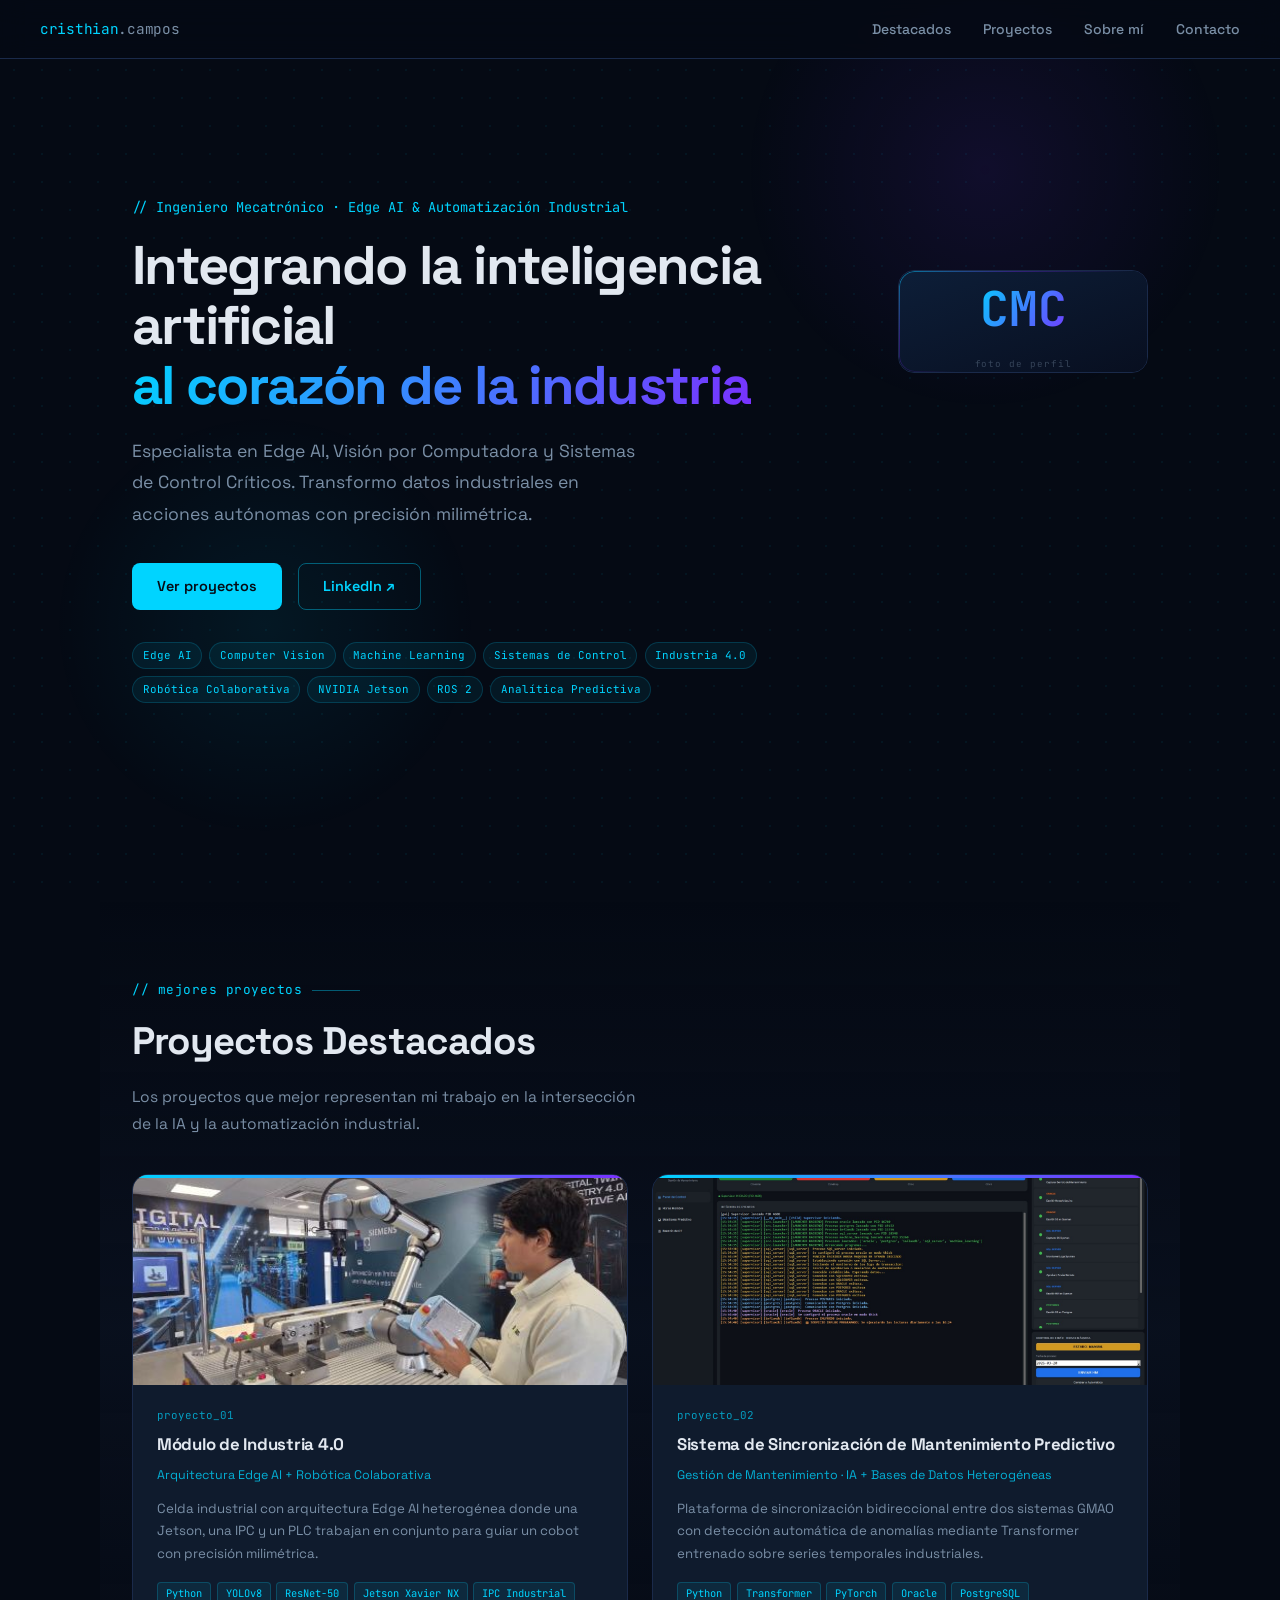
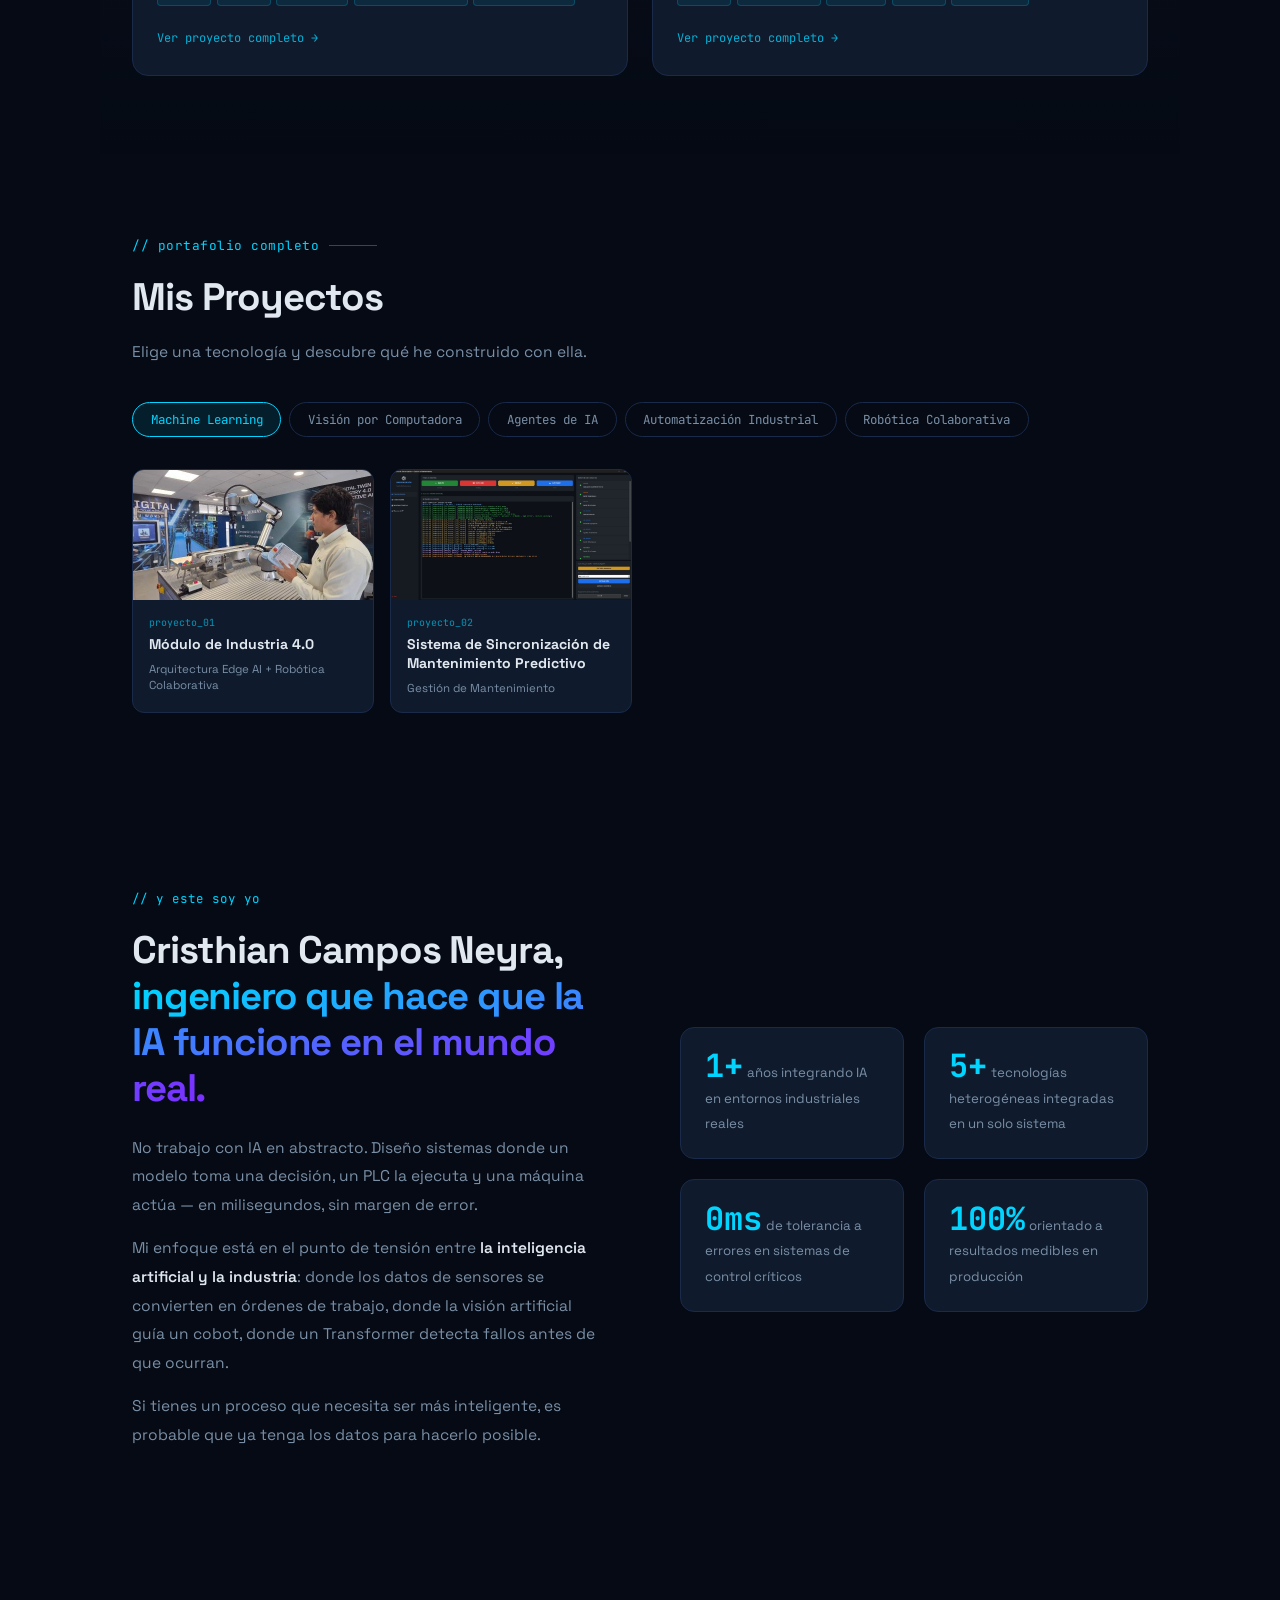
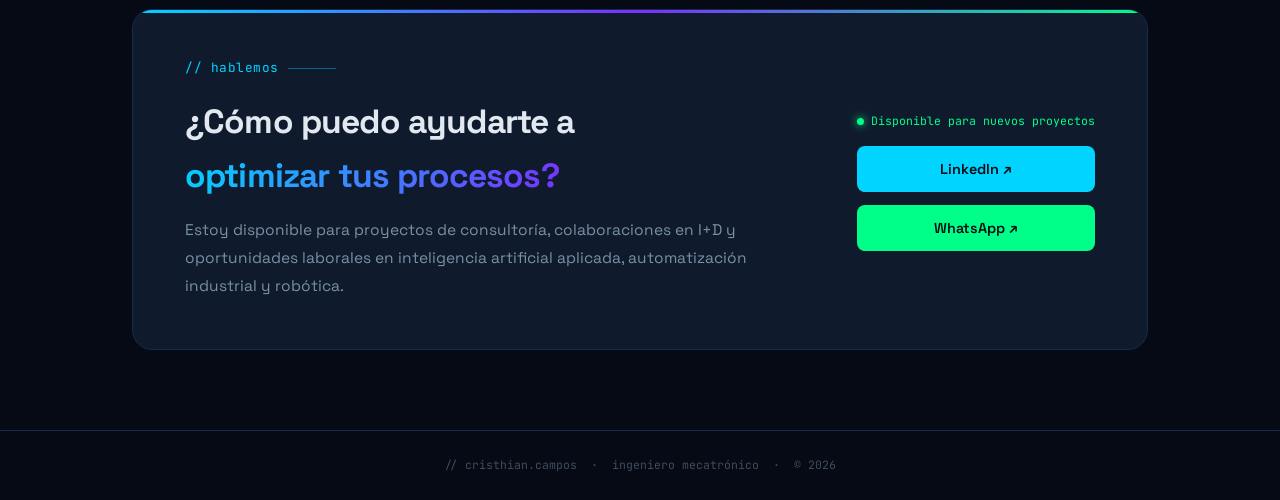
==== index.html @ 54214c3c "Update Landing" ====
<!DOCTYPE html>
<html lang="es">

<head>
    <meta charset="UTF-8">
    <meta name="viewport" content="width=device-width, initial-scale=1.0">
    <title>Cristhian Campos · Edge AI & Automatización Industrial</title>
    <meta name="description"
        content="Especialista en Edge AI, Visión por Computadora y Sistemas de Control Críticos. Portafolio de Cristhian Moises Campos Neyra.">

    <!-- Open Graph / LinkedIn / WhatsApp -->
    <meta property="og:type" content="website">
    <meta property="og:title" content="Cristhian Campos · Edge AI & Automatización Industrial">
    <meta property="og:description"
        content="Especialista en Edge AI, Visión por Computadora y Sistemas de Control Críticos. Transformo datos industriales en acciones autónomas con precisión milimétrica.">
    <meta property="og:url" content="https://cristhiancampos.dev">
    <!-- og:image: reemplaza con la URL pública de una imagen/banner tuyo (1200×630 px recomendado) -->
    <meta property="og:image" content="https://cristhiancampos.dev/images/og-banner.jpg">
    <meta property="og:locale" content="es_PE">

    <!-- Twitter Card -->
    <meta name="twitter:card" content="summary_large_image">
    <meta name="twitter:title" content="Cristhian Campos · Edge AI & Automatización Industrial">
    <meta name="twitter:description"
        content="Especialista en Edge AI, Visión por Computadora y Sistemas de Control Críticos.">
    <meta name="twitter:image" content="https://cristhiancampos.dev/images/og-banner.jpg">

    <link rel="preconnect" href="https://fonts.googleapis.com">
    <link rel="preconnect" href="https://fonts.gstatic.com" crossorigin>
    <link
        href="https://fonts.googleapis.com/css2?family=Space+Grotesk:wght@300;400;500;600;700&family=JetBrains+Mono:wght@400;500&display=swap"
        rel="stylesheet">

    <style>
        /* ── Variables ── */
        :root {
            --bg-primary: #050a14;
            --bg-secondary: #0d1526;
            --bg-card: #0f1b2d;
            --border-color: #1a2a4a;
            --accent-cyan: #00d4ff;
            --accent-purple: #7b2fff;
            --accent-green: #00ff88;
            --text-primary: #e2e8f0;
            --text-secondary: #7a8fa6;
            --font-sans: 'Space Grotesk', sans-serif;
            --font-mono: 'JetBrains Mono', monospace;
        }

        *,
        *::before,
        *::after {
            box-sizing: border-box;
            margin: 0;
            padding: 0;
        }

        html {
            scroll-behavior: smooth;
        }

        body {
            font-family: var(--font-sans);
            background: var(--bg-primary);
            color: var(--text-primary);
            line-height: 1.6;
            overflow-x: hidden;
        }

        /* Dot grid background */
        body::before {
            content: '';
            position: fixed;
            inset: 0;
            background-image: radial-gradient(rgba(0, 212, 255, .06) 1px, transparent 1px);
            background-size: 28px 28px;
            pointer-events: none;
            z-index: 0;
        }

        /* ── Nav ── */
        nav {
            position: fixed;
            top: 0;
            left: 0;
            right: 0;
            z-index: 200;
            padding: 1rem 2.5rem;
            display: flex;
            justify-content: space-between;
            align-items: center;
            background: rgba(5, 10, 20, .85);
            backdrop-filter: blur(14px);
            border-bottom: 1px solid var(--border-color);
        }

        .nav-logo {
            font-family: var(--font-mono);
            font-size: .9rem;
            color: var(--accent-cyan);
            text-decoration: none;
            letter-spacing: -.02em;
        }

        .nav-logo span {
            color: var(--text-secondary);
        }

        .nav-links {
            display: flex;
            gap: 2rem;
            list-style: none;
        }

        .nav-links a {
            color: var(--text-secondary);
            text-decoration: none;
            font-size: .875rem;
            font-weight: 500;
            transition: color .25s;
        }

        .nav-links a:hover,
        .nav-links a.active {
            color: var(--accent-cyan);
        }

        /* ── Layout ── */
        main {
            position: relative;
            z-index: 1;
        }

        section {
            max-width: 1080px;
            margin: 0 auto;
            padding: 5rem 2rem;
        }

        /* ── Keyframes ── */
        @keyframes fadeUp {
            from {
                opacity: 0;
                transform: translateY(22px);
            }

            to {
                opacity: 1;
                transform: translateY(0);
            }
        }

        @keyframes fadeIn {
            from {
                opacity: 0;
            }

            to {
                opacity: 1;
            }
        }

        .reveal {
            opacity: 0;
            transform: translateY(20px);
            transition: opacity .6s ease, transform .6s ease;
        }

        .reveal.visible {
            opacity: 1;
            transform: none;
        }

        /* ══════════════════════════════
       HERO
    ══════════════════════════════ */
        #hero {
            min-height: 100vh;
            display: flex;
            align-items: center;
            padding-top: 5rem;
            position: relative;
            isolation: isolate;
        }

        #hero::before {
            content: '';
            position: absolute;
            top: -10%;
            right: -6%;
            width: 520px;
            height: 520px;
            background: radial-gradient(circle, rgba(123, 47, 255, .1) 0%, transparent 65%);
            pointer-events: none;
            z-index: 0;
        }

        #hero::after {
            content: '';
            position: absolute;
            bottom: 5%;
            left: -6%;
            width: 460px;
            height: 460px;
            background: radial-gradient(circle, rgba(0, 212, 255, .07) 0%, transparent 65%);
            pointer-events: none;
            z-index: 0;
        }

        .hero-inner {
            display: grid;
            grid-template-columns: 1fr auto;
            align-items: center;
            gap: 4rem;
            width: 100%;
            position: relative;
            z-index: 1;
        }

        /* Hero text */
        .hero-eyebrow {
            font-family: var(--font-mono);
            font-size: .85rem;
            color: var(--accent-cyan);
            margin-bottom: 1.1rem;
            opacity: 0;
            animation: fadeUp .7s ease forwards .2s;
        }

        .hero-headline {
            font-size: clamp(2rem, 4.5vw, 3.4rem);
            font-weight: 700;
            line-height: 1.1;
            letter-spacing: -.03em;
            margin-bottom: 1.25rem;
            opacity: 0;
            animation: fadeUp .7s ease forwards .4s;
        }

        .hero-headline .gradient {
            background: linear-gradient(125deg, var(--accent-cyan) 0%, var(--accent-purple) 100%);
            -webkit-background-clip: text;
            -webkit-text-fill-color: transparent;
            background-clip: text;
        }

        .hero-sub {
            font-size: clamp(.9rem, 1.8vw, 1.1rem);
            color: var(--text-secondary);
            max-width: 520px;
            line-height: 1.8;
            margin-bottom: 2rem;
            opacity: 0;
            animation: fadeUp .7s ease forwards .6s;
        }

        .hero-cta {
            display: flex;
            gap: 1rem;
            flex-wrap: wrap;
            opacity: 0;
            animation: fadeUp .7s ease forwards .8s;
        }

        .hero-tags {
            display: flex;
            flex-wrap: wrap;
            gap: .45rem;
            margin-top: 2rem;
            opacity: 0;
            animation: fadeUp .7s ease forwards 1s;
        }

        .hero-tag {
            font-family: var(--font-mono);
            font-size: .68rem;
            padding: .24rem .6rem;
            border-radius: 100px;
            background: rgba(0, 212, 255, .07);
            border: 1px solid rgba(0, 212, 255, .18);
            color: var(--accent-cyan);
        }

        /* Buttons */
        .btn {
            display: inline-flex;
            align-items: center;
            gap: .45rem;
            padding: .7rem 1.55rem;
            border-radius: 8px;
            font-size: .9rem;
            font-weight: 600;
            font-family: var(--font-sans);
            text-decoration: none;
            border: none;
            cursor: pointer;
            transition: all .25s;
        }

        .btn-primary {
            background: var(--accent-cyan);
            color: var(--bg-primary);
        }

        .btn-primary:hover {
            background: #28ddff;
            box-shadow: 0 0 24px rgba(0, 212, 255, .45);
            transform: translateY(-2px);
        }

        .btn-outline {
            background: transparent;
            color: var(--accent-cyan);
            border: 1px solid rgba(0, 212, 255, .4);
        }

        .btn-outline:hover {
            background: rgba(0, 212, 255, .08);
            border-color: var(--accent-cyan);
            box-shadow: 0 0 20px rgba(0, 212, 255, .15);
            transform: translateY(-2px);
        }

        .btn-green {
            background: var(--accent-green);
            color: #050a14;
        }

        .btn-green:hover {
            background: #1fffa0;
            box-shadow: 0 0 24px rgba(0, 255, 136, .4);
            transform: translateY(-2px);
        }

        /* Flip card */
        .hero-photo-wrap {
            flex-shrink: 0;
            opacity: 0;
            animation: fadeUp .7s ease forwards .5s;
        }

        .flip-card {
            width: 250px;
            height: 360px;
            perspective: 1200px;
            cursor: pointer;
            position: relative;
        }

        .flip-card-inner {
            width: 100%;
            height: 100%;
            position: relative;
            transform-style: preserve-3d;
            transition: transform .7s cubic-bezier(.4, 0, .2, 1);
        }

        .flip-card:hover .flip-card-inner {
            transform: rotateY(180deg);
        }

        .flip-front,
        .flip-back {
            position: absolute;
            inset: 0;
            backface-visibility: hidden;
            -webkit-backface-visibility: hidden;
            border-radius: 16px;
            overflow: hidden;
        }

        .flip-front {
            border: 1px solid var(--border-color);
            position: relative;
        }

        .flip-front::before {
            content: '';
            position: absolute;
            inset: 0;
            border-radius: 16px;
            padding: 1px;
            background: linear-gradient(150deg, rgba(0, 212, 255, .5), rgba(123, 47, 255, .35), transparent 55%);
            -webkit-mask: linear-gradient(#fff 0 0) content-box, linear-gradient(#fff 0 0);
            -webkit-mask-composite: xor;
            mask: linear-gradient(#fff 0 0) content-box, linear-gradient(#fff 0 0);
            mask-composite: exclude;
            pointer-events: none;
            z-index: 2;
        }

        .flip-front-inner {
            width: 100%;
            height: 100%;
            background: var(--bg-card);
            display: flex;
            align-items: center;
            justify-content: center;
            overflow: hidden;
        }

        .flip-front-inner img {
            width: 100%;
            height: 100%;
            object-fit: cover;
            object-position: top center;
            display: block;
        }

        .flip-ph {
            display: flex;
            flex-direction: column;
            align-items: center;
            justify-content: center;
            gap: .6rem;
            width: 100%;
            height: 100%;
            background: linear-gradient(160deg, #0d1e38 0%, #080f20 100%);
        }

        .flip-ph-initials {
            font-family: var(--font-mono);
            font-size: 3rem;
            font-weight: 700;
            background: linear-gradient(125deg, var(--accent-cyan), var(--accent-purple));
            -webkit-background-clip: text;
            -webkit-text-fill-color: transparent;
            background-clip: text;
        }

        .flip-ph-hint {
            font-family: var(--font-mono);
            font-size: .58rem;
            color: var(--text-secondary);
            opacity: .4;
            letter-spacing: .1em;
        }

        .flip-hint-badge {
            position: absolute;
            bottom: 12px;
            left: 50%;
            transform: translateX(-50%);
            font-family: var(--font-mono);
            font-size: .6rem;
            color: var(--accent-cyan);
            background: rgba(5, 10, 20, .8);
            backdrop-filter: blur(8px);
            border: 1px solid rgba(0, 212, 255, .22);
            padding: .22rem .65rem;
            border-radius: 100px;
            white-space: nowrap;
            z-index: 10;
            opacity: 0;
            transition: opacity .25s;
            pointer-events: none;
        }

        .flip-card:hover .flip-hint-badge {
            opacity: 1;
        }

        .flip-back {
            background: var(--bg-card);
            border: 1px solid rgba(0, 212, 255, .22);
            transform: rotateY(180deg);
            padding: 1.6rem 1.5rem;
            display: flex;
            flex-direction: column;
            gap: 0;
            box-shadow: 0 0 40px rgba(0, 212, 255, .08);
        }

        .flip-back-section {
            display: flex;
            flex-direction: column;
            gap: .28rem;
        }

        .flip-back-label {
            font-family: var(--font-mono);
            font-size: .6rem;
            color: var(--accent-cyan);
            letter-spacing: .12em;
            opacity: .65;
            margin-bottom: .15rem;
        }

        .flip-back-company {
            font-size: 1rem;
            font-weight: 700;
            color: var(--text-primary);
        }

        .flip-back-role {
            font-size: .73rem;
            color: var(--text-secondary);
            line-height: 1.55;
        }

        .flip-back-period {
            font-family: var(--font-mono);
            font-size: .65rem;
            color: var(--accent-cyan);
            opacity: .75;
            margin-top: .25rem;
            display: inline-flex;
            align-items: center;
            gap: .3rem;
        }

        .flip-back-period::before {
            content: '';
            display: inline-block;
            width: 6px;
            height: 6px;
            border-radius: 50%;
            background: var(--accent-green);
            box-shadow: 0 0 6px var(--accent-green);
        }

        .flip-divider {
            height: 1px;
            background: var(--border-color);
            margin: 1.1rem 0;
        }

        .flip-back-uni {
            font-size: .78rem;
            font-weight: 600;
            color: var(--text-primary);
            line-height: 1.4;
        }

        .flip-back-degree {
            font-size: .7rem;
            color: var(--text-secondary);
            margin-top: .2rem;
        }

        .flip-location {
            display: flex;
            align-items: center;
            gap: .35rem;
            font-family: var(--font-mono);
            font-size: .62rem;
            color: var(--text-secondary);
            opacity: .55;
            margin-top: auto;
            padding-top: 1rem;
        }

        /* ── Section headings ── */
        .section-eyebrow {
            font-family: var(--font-mono);
            font-size: .8rem;
            color: var(--accent-cyan);
            margin-bottom: .6rem;
            display: flex;
            align-items: center;
            gap: .6rem;
            letter-spacing: .04em;
        }

        .section-eyebrow::after {
            content: '';
            display: block;
            width: 48px;
            height: 1px;
            background: var(--accent-cyan);
            opacity: .4;
        }

        .section-title {
            font-size: clamp(1.7rem, 3.5vw, 2.4rem);
            font-weight: 700;
            letter-spacing: -.025em;
            margin-bottom: .75rem;
        }

        .section-sub {
            color: var(--text-secondary);
            max-width: 520px;
            margin-bottom: 2.25rem;
            font-size: .97rem;
            line-height: 1.75;
        }

        /* ══════════════════════════════
       FEATURED PROJECTS
    ══════════════════════════════ */
        #destacados {
            background: linear-gradient(to bottom, transparent, rgba(13, 21, 38, .5), transparent);
        }

        .featured-grid {
            display: grid;
            grid-template-columns: repeat(2, 1fr);
            gap: 1.5rem;
        }

        .feat-card {
            background: var(--bg-card);
            border: 1px solid var(--border-color);
            border-radius: 16px;
            overflow: hidden;
            cursor: pointer;
            transition: border-color .3s, box-shadow .3s, transform .3s;
            position: relative;
        }

        .feat-card::before {
            content: '';
            position: absolute;
            top: 0;
            left: 0;
            width: 100%;
            height: 3px;
            background: linear-gradient(90deg, var(--accent-cyan), var(--accent-purple));
            z-index: 1;
        }

        .feat-card:hover {
            border-color: rgba(0, 212, 255, .35);
            transform: translateY(-5px);
            box-shadow: 0 16px 48px rgba(0, 212, 255, .09);
        }

        .feat-img {
            width: 100%;
            height: 210px;
            object-fit: cover;
            display: block;
            background: var(--bg-secondary);
        }

        .feat-img-ph {
            width: 100%;
            height: 210px;
            background: linear-gradient(135deg, #0d0d25 0%, #0a0a1e 100%);
            display: flex;
            flex-direction: column;
            align-items: center;
            justify-content: center;
            gap: .6rem;
        }

        .feat-img-ph-icon {
            font-size: 2.2rem;
            opacity: .5;
        }

        .feat-img-ph-label {
            font-family: var(--font-mono);
            font-size: .72rem;
            color: var(--text-secondary);
            opacity: .7;
        }

        .feat-body {
            padding: 1.4rem 1.5rem 1.6rem;
        }

        .feat-num {
            font-family: var(--font-mono);
            font-size: .68rem;
            color: var(--accent-cyan);
            opacity: .7;
            margin-bottom: .4rem;
        }

        .feat-name {
            font-size: 1.05rem;
            font-weight: 700;
            margin-bottom: .5rem;
            letter-spacing: -.015em;
        }

        .feat-client {
            font-size: .78rem;
            color: var(--accent-cyan);
            opacity: .8;
            margin-bottom: .75rem;
        }

        .feat-excerpt {
            font-size: .83rem;
            color: var(--text-secondary);
            line-height: 1.7;
            margin-bottom: 1rem;
        }

        .feat-tags {
            display: flex;
            flex-wrap: wrap;
            gap: .35rem;
            margin-bottom: 1.1rem;
        }

        .tbadge {
            font-family: var(--font-mono);
            font-size: .65rem;
            padding: .18rem .5rem;
            border-radius: 4px;
            background: rgba(0, 212, 255, .08);
            border: 1px solid rgba(0, 212, 255, .2);
            color: var(--accent-cyan);
        }

        .feat-cta {
            display: inline-flex;
            align-items: center;
            gap: .4rem;
            font-family: var(--font-mono);
            font-size: .75rem;
            color: var(--accent-cyan);
            opacity: .8;
            transition: opacity .2s;
        }

        .feat-card:hover .feat-cta {
            opacity: 1;
        }

        /* ══════════════════════════════
       PROJECTS BY SKILL
    ══════════════════════════════ */
        .skill-tabs {
            display: flex;
            gap: .5rem;
            flex-wrap: wrap;
            margin-bottom: 2rem;
        }

        .skill-tab {
            font-family: var(--font-mono);
            font-size: .78rem;
            padding: .5rem 1.1rem;
            border-radius: 100px;
            border: 1px solid var(--border-color);
            background: transparent;
            color: var(--text-secondary);
            cursor: pointer;
            transition: all .25s;
        }

        .skill-tab:hover {
            border-color: rgba(0, 212, 255, .35);
            color: var(--text-primary);
        }

        .skill-tab.active {
            background: rgba(0, 212, 255, .1);
            border-color: var(--accent-cyan);
            color: var(--accent-cyan);
        }

        .projects-panel {
            min-height: 260px;
        }

        .projects-panel-grid {
            display: grid;
            grid-template-columns: repeat(auto-fill, minmax(220px, 1fr));
            gap: 1rem;
        }

        .mini-card {
            background: var(--bg-card);
            border: 1px solid var(--border-color);
            border-radius: 12px;
            overflow: hidden;
            cursor: pointer;
            transition: border-color .3s, box-shadow .3s, transform .25s;
            position: relative;
        }

        .mini-card::before {
            content: '';
            position: absolute;
            left: 0;
            top: 0;
            width: 3px;
            height: 100%;
            background: linear-gradient(to bottom, var(--accent-cyan), var(--accent-purple));
            opacity: 0;
            transition: opacity .3s;
        }

        .mini-card:hover::before {
            opacity: 1;
        }

        .mini-card:hover {
            border-color: rgba(0, 212, 255, .3);
            box-shadow: 0 8px 28px rgba(0, 212, 255, .07);
            transform: translateY(-3px);
        }

        .mini-img {
            width: 100%;
            height: 130px;
            object-fit: cover;
            display: block;
            background: var(--bg-secondary);
        }

        .mini-img-ph {
            width: 100%;
            height: 130px;
            background: linear-gradient(135deg, #0d1e38 0%, #080f20 100%);
            display: flex;
            align-items: center;
            justify-content: center;
            font-size: 1.8rem;
            opacity: .45;
        }

        .mini-body {
            padding: .9rem 1rem 1rem;
        }

        .mini-num {
            font-family: var(--font-mono);
            font-size: .62rem;
            color: var(--accent-cyan);
            opacity: .65;
            margin-bottom: .3rem;
        }

        .mini-name {
            font-size: .88rem;
            font-weight: 700;
            line-height: 1.35;
            margin-bottom: .4rem;
        }

        .mini-client {
            font-size: .72rem;
            color: var(--text-secondary);
            line-height: 1.4;
        }

        .empty-state {
            display: flex;
            flex-direction: column;
            align-items: center;
            justify-content: center;
            min-height: 200px;
            gap: .75rem;
            opacity: .45;
        }

        .empty-state-icon {
            font-size: 2.5rem;
        }

        .empty-state-text {
            font-family: var(--font-mono);
            font-size: .8rem;
            color: var(--text-secondary);
        }

        /* ══════════════════════════════
       MODAL
    ══════════════════════════════ */
        .modal-overlay {
            position: fixed;
            inset: 0;
            z-index: 500;
            background: rgba(5, 10, 20, .82);
            backdrop-filter: blur(10px);
            display: flex;
            align-items: center;
            justify-content: center;
            padding: 1.5rem;
            opacity: 0;
            pointer-events: none;
            transition: opacity .3s ease;
        }

        .modal-overlay.open {
            opacity: 1;
            pointer-events: all;
        }

        .modal {
            background: var(--bg-card);
            border: 1px solid rgba(0, 212, 255, .18);
            border-radius: 20px;
            max-width: 820px;
            width: 100%;
            max-height: 90vh;
            overflow-y: auto;
            position: relative;
            transform: translateY(20px) scale(.97);
            transition: transform .3s ease;
        }

        .modal-overlay.open .modal {
            transform: translateY(0) scale(1);
        }

        .modal-close {
            position: absolute;
            top: 1.1rem;
            right: 1.1rem;
            z-index: 10;
            background: rgba(5, 10, 20, .7);
            border: 1px solid var(--border-color);
            color: var(--text-secondary);
            width: 34px;
            height: 34px;
            border-radius: 50%;
            display: flex;
            align-items: center;
            justify-content: center;
            font-size: 1.1rem;
            cursor: pointer;
            transition: all .2s;
        }

        .modal-close:hover {
            border-color: var(--accent-cyan);
            color: var(--accent-cyan);
        }

        .modal-img-area {
            width: 100%;
            height: 260px;
            background: var(--bg-secondary);
            border-radius: 20px 20px 0 0;
            overflow: hidden;
            position: relative;
        }

        .modal-img-area img {
            width: 100%;
            height: 100%;
            object-fit: cover;
            display: block;
        }

        .modal-img-ph {
            width: 100%;
            height: 100%;
            background: linear-gradient(135deg, #0d0d25 0%, #071420 100%);
            display: flex;
            flex-direction: column;
            align-items: center;
            justify-content: center;
            gap: .7rem;
        }

        .modal-img-ph-icon {
            font-size: 2.5rem;
            opacity: .4;
        }

        .modal-img-ph-label {
            font-family: var(--font-mono);
            font-size: .75rem;
            color: var(--text-secondary);
            opacity: .6;
        }

        .modal-body {
            padding: 1.8rem 2rem 2rem;
        }

        .modal-num {
            font-family: var(--font-mono);
            font-size: .7rem;
            color: var(--accent-cyan);
            opacity: .7;
            margin-bottom: .4rem;
        }

        .modal-title {
            font-size: 1.4rem;
            font-weight: 700;
            letter-spacing: -.02em;
            margin-bottom: .4rem;
        }

        .modal-client {
            font-size: .83rem;
            color: var(--accent-cyan);
            opacity: .85;
            margin-bottom: 1rem;
        }

        .modal-desc {
            font-size: .9rem;
            color: var(--text-secondary);
            line-height: 1.8;
            margin-bottom: 1.25rem;
        }

        .modal-features {
            list-style: none;
            display: flex;
            flex-direction: column;
            gap: .75rem;
            margin-bottom: 1.25rem;
        }

        .modal-features li {
            font-size: .83rem;
            color: var(--text-secondary);
            line-height: 1.65;
            padding-left: 1.1rem;
            position: relative;
        }

        .modal-features li::before {
            content: '▸';
            position: absolute;
            left: 0;
            color: var(--accent-cyan);
            opacity: .7;
        }

        .modal-features .feat-label {
            color: var(--text-primary);
            font-weight: 600;
            display: block;
            margin-bottom: .15rem;
        }

        .modal-tech {
            display: flex;
            flex-wrap: wrap;
            gap: .4rem;
            margin-bottom: 1.5rem;
        }

        .modal-links {
            display: flex;
            gap: .75rem;
            flex-wrap: wrap;
            align-items: center;
        }

        .demo-pending {
            font-family: var(--font-mono);
            font-size: .72rem;
            color: var(--text-secondary);
            opacity: .55;
            border: 1px dashed var(--border-color);
            border-radius: 6px;
            padding: .38rem .8rem;
        }

        /* ══════════════════════════════
       CONTACT
    ══════════════════════════════ */
        /* ── Sobre mí / cierre ── */
        .about-wrap {
            display: grid;
            grid-template-columns: 1fr 1fr;
            gap: 3rem 5rem;
            align-items: center;
        }

        .about-eyebrow {
            font-family: var(--font-mono);
            font-size: .78rem;
            color: var(--accent-cyan);
            letter-spacing: .08em;
            margin-bottom: 1.1rem;
        }

        .about-headline {
            font-size: clamp(1.6rem, 3.2vw, 2.4rem);
            font-weight: 700;
            letter-spacing: -.03em;
            line-height: 1.2;
            margin-bottom: 1.4rem;
        }

        .about-headline .gradient {
            background: linear-gradient(125deg, var(--accent-cyan), var(--accent-purple));
            -webkit-background-clip: text;
            -webkit-text-fill-color: transparent;
            background-clip: text;
        }

        .about-body {
            color: var(--text-secondary);
            line-height: 1.85;
            font-size: .97rem;
            display: flex;
            flex-direction: column;
            gap: .9rem;
        }

        .about-body strong {
            color: var(--text-primary);
            font-weight: 600;
        }

        .about-stats {
            display: grid;
            grid-template-columns: 1fr 1fr;
            gap: 1.25rem;
        }

        .about-stat {
            background: var(--bg-card);
            border: 1px solid var(--border-color);
            border-radius: 14px;
            padding: 1.4rem 1.5rem;
            position: relative;
            overflow: hidden;
            transition: border-color .3s, transform .3s;
        }

        .about-stat:hover {
            border-color: var(--accent-cyan);
            transform: translateY(-3px);
        }

        .about-stat-num {
            font-family: var(--font-mono);
            font-size: 2rem;
            font-weight: 700;
            color: var(--accent-cyan);
            line-height: 1;
            margin-bottom: .35rem;
        }

        .about-stat-label {
            font-size: .83rem;
            color: var(--text-secondary);
            line-height: 1.4;
        }

        .about-stat::after {
            content: '';
            position: absolute;
            bottom: 0;
            left: 0;
            right: 0;
            height: 2px;
            background: linear-gradient(90deg, var(--accent-cyan), transparent);
            opacity: 0;
            transition: opacity .3s;
        }

        .about-stat:hover::after {
            opacity: 1;
        }

        @media (max-width: 768px) {
            .about-wrap {
                grid-template-columns: 1fr;
                gap: 2.5rem;
            }
        }

        #contacto {
            position: relative;
        }

        .contact-card {
            background: var(--bg-card);
            border: 1px solid var(--border-color);
            border-radius: 20px;
            padding: 3rem 3.25rem;
            position: relative;
            overflow: hidden;
            display: grid;
            grid-template-columns: 1fr auto;
            gap: 2.5rem 4rem;
            align-items: center;
        }

        .contact-card::before {
            content: '';
            position: absolute;
            top: 0;
            left: 0;
            right: 0;
            height: 3px;
            background: linear-gradient(90deg, var(--accent-cyan), var(--accent-purple), var(--accent-green));
        }

        .contact-left {
            grid-column: 1;
        }

        .contact-right {
            grid-column: 2;
            display: flex;
            flex-direction: column;
            align-items: flex-start;
            gap: 1rem;
            min-width: 200px;
        }

        .contact-title {
            font-size: clamp(1.4rem, 2.8vw, 2.1rem);
            font-weight: 700;
            letter-spacing: -.025em;
            margin-bottom: .9rem;
        }

        .contact-title .gradient {
            background: linear-gradient(125deg, var(--accent-cyan), var(--accent-purple));
            -webkit-background-clip: text;
            -webkit-text-fill-color: transparent;
            background-clip: text;
        }

        .contact-text {
            color: var(--text-secondary);
            line-height: 1.8;
            font-size: .97rem;
            margin: 0;
        }

        .contact-links {
            display: flex;
            flex-direction: column;
            gap: .85rem;
            width: 100%;
        }

        .contact-links .btn {
            width: 100%;
            text-align: center;
            justify-content: center;
        }

        .contact-availability {
            font-family: var(--font-mono);
            font-size: .72rem;
            color: var(--accent-green);
            display: flex;
            align-items: center;
            gap: .45rem;
            margin-top: .25rem;
        }

        .contact-availability::before {
            content: '';
            width: 7px;
            height: 7px;
            border-radius: 50%;
            background: var(--accent-green);
            box-shadow: 0 0 8px var(--accent-green);
            animation: pulse 2s infinite;
        }

        /* ── Footer ── */
        footer {
            border-top: 1px solid var(--border-color);
            padding: 1.6rem 2.5rem;
            text-align: center;
            position: relative;
            z-index: 1;
        }

        footer p {
            font-family: var(--font-mono);
            font-size: .72rem;
            color: var(--text-secondary);
            opacity: .5;
        }

        /* ── Responsive ── */
        @media (max-width: 768px) {
            .hero-inner {
                grid-template-columns: 1fr;
                gap: 2.5rem;
            }

            .hero-photo-wrap {
                justify-self: center;
                order: -1;
            }

            .featured-grid {
                grid-template-columns: 1fr;
            }

            .contact-card {
                grid-template-columns: 1fr;
                padding: 2rem 1.5rem;
                gap: 2rem;
            }

            .contact-right {
                grid-column: 1;
                flex-direction: row;
                flex-wrap: wrap;
            }

            .contact-links {
                flex-direction: row;
                width: auto;
                flex: 1;
            }

            .contact-links .btn {
                width: auto;
                flex: 1;
            }

            nav {
                padding: 1rem 1.25rem;
            }

            .nav-links {
                gap: 1.2rem;
            }
        }

        @media (max-width: 480px) {
            .nav-links {
                display: none;
            }
        }
    </style>
</head>

<body>

    <!-- ── Nav ── -->
    <nav>
        <a class="nav-logo" href="#hero">cristhian<span>.campos</span></a>
        <ul class="nav-links">
            <li><a href="#destacados">Destacados</a></li>
            <li><a href="#proyectos">Proyectos</a></li>
            <li><a href="#sobre-mi">Sobre mí</a></li>
            <li><a href="#contacto">Contacto</a></li>
        </ul>
    </nav>

    <main>

        <!-- ══════════════════════════════
         HERO
    ══════════════════════════════ -->
        <section id="hero">
            <div class="hero-inner">

                <!-- Text -->
                <div class="hero-content">
                    <p class="hero-eyebrow">// Ingeniero Mecatrónico · Edge AI &amp; Automatización Industrial</p>
                    <h1 class="hero-headline">
                        Integrando la inteligencia artificial<br>
                        <span class="gradient">al corazón de la industria</span>
                    </h1>
                    <p class="hero-sub">
                        Especialista en Edge AI, Visión por Computadora y Sistemas de Control Críticos.
                        Transformo datos industriales en acciones autónomas con precisión milimétrica.
                    </p>
                    <div class="hero-cta">
                        <a href="#proyectos" class="btn btn-primary">Ver proyectos</a>
                        <a href="https://www.linkedin.com/in/cristhian-moises-campos-neyra-a8bb27257" target="_blank"
                            rel="noopener" class="btn btn-outline">LinkedIn ↗</a>
                    </div>
                    <div class="hero-tags">
                        <span class="hero-tag">Edge AI</span>
                        <span class="hero-tag">Computer Vision</span>
                        <span class="hero-tag">Machine Learning</span>
                        <span class="hero-tag">Sistemas de Control</span>
                        <span class="hero-tag">Industria 4.0</span>
                        <span class="hero-tag">Robótica Colaborativa</span>
                        <span class="hero-tag">NVIDIA Jetson</span>
                        <span class="hero-tag">ROS 2</span>
                        <span class="hero-tag">Analítica Predictiva</span>
                    </div>
                </div>

                <!-- Flip card -->
                <div class="hero-photo-wrap">
                    <div class="flip-card" tabindex="0" role="button" aria-label="Ver perfil profesional">
                        <div class="flip-card-inner">
                            <div class="flip-front">
                                <div class="flip-front-inner">
                                    <!--
                    Para usar tu foto real, reemplaza el div.flip-ph por:
                    <img src="images/foto.jpg" alt="Cristhian Campos">
                  -->
                                    <div class="flip-ph">
                                        <span class="flip-ph-initials">CMC</span>
                                        <span class="flip-ph-hint">foto de perfil</span>
                                    </div>
                                </div>
                                <span class="flip-hint-badge">hover · ver perfil ↻</span>
                            </div>
                            <div class="flip-back">
                                <div class="flip-back-section">
                                    <span class="flip-back-label">// experiencia</span>
                                    <span class="flip-back-company">DINAUT</span>
                                    <span class="flip-back-role">Desarrollo completo e integración de software con
                                        hardware en sistemas de automatización e IA industrial.</span>
                                    <span class="flip-back-period">2024 – Presente</span>
                                </div>
                                <div class="flip-divider"></div>
                                <div class="flip-back-section">
                                    <span class="flip-back-label">// educación</span>
                                    <span class="flip-back-uni">Pontificia Universidad Católica del Perú</span>
                                    <span class="flip-back-degree">Bachiller en Ingeniería Mecatrónica</span>
                                </div>
                                <div class="flip-location"><span>📍</span><span>Lima, Perú</span></div>
                            </div>
                        </div>
                    </div>
                </div>

            </div>
        </section>

        <!-- ══════════════════════════════
         FEATURED PROJECTS
    ══════════════════════════════ -->
        <section id="destacados">
            <p class="section-eyebrow reveal">// mejores proyectos</p>
            <h2 class="section-title reveal">Proyectos Destacados</h2>
            <p class="section-sub reveal">Los proyectos que mejor representan mi trabajo en la intersección de la IA y
                la automatización industrial.</p>

            <div class="featured-grid" id="featuredGrid">
                <!-- Rendered by JS -->
            </div>
        </section>

        <!-- ══════════════════════════════
         PROJECTS BY SKILL
    ══════════════════════════════ -->
        <section id="proyectos">
            <p class="section-eyebrow reveal">// portafolio completo</p>
            <h2 class="section-title reveal">Mis Proyectos</h2>
            <p class="section-sub reveal">Elige una tecnología y descubre qué he construido con ella.</p>

            <div class="skill-tabs" id="skillTabs">
                <!-- Rendered by JS -->
            </div>

            <div class="projects-panel" id="projectsPanel">
                <!-- Rendered by JS -->
            </div>
        </section>

        <!-- ══════════════════════════════
         SOBRE MÍ / CIERRE
    ══════════════════════════════ -->
        <section id="sobre-mi">
            <div class="about-wrap">
                <div class="about-left reveal">
                    <p class="about-eyebrow">// y este soy yo</p>
                    <h2 class="about-headline">Cristhian Campos Neyra,<br><span class="gradient">ingeniero que hace que
                            la IA funcione en el mundo real.</span></h2>
                    <div class="about-body">
                        <p>No trabajo con IA en abstracto. Diseño sistemas donde un modelo toma una decisión, un PLC la
                            ejecuta y una máquina actúa — en milisegundos, sin margen de error.</p>
                        <p>Mi enfoque está en el punto de tensión entre <strong>la inteligencia artificial y la
                                industria</strong>: donde los datos de sensores se convierten en órdenes de trabajo,
                            donde la visión artificial guía un cobot, donde un Transformer detecta fallos antes de que
                            ocurran.</p>
                        <p>Si tienes un proceso que necesita ser más inteligente, es probable que ya tenga los datos
                            para hacerlo posible.</p>
                    </div>
                </div>
                <div class="about-right reveal">
                    <div class="about-stats">
                        <div class="about-stat">
                            <span class="about-stat-num">1+</span>
                            <span class="about-stat-label">años integrando IA en entornos industriales reales</span>
                        </div>
                        <div class="about-stat">
                            <span class="about-stat-num">5+</span>
                            <span class="about-stat-label">tecnologías heterogéneas integradas en un solo sistema</span>
                        </div>
                        <div class="about-stat">
                            <span class="about-stat-num">0ms</span>
                            <span class="about-stat-label">de tolerancia a errores en sistemas de control
                                críticos</span>
                        </div>
                        <div class="about-stat">
                            <span class="about-stat-num">100%</span>
                            <span class="about-stat-label">orientado a resultados medibles en producción</span>
                        </div>
                    </div>
                </div>
            </div>
        </section>

        <!-- ══════════════════════════════
         CONTACT
    ══════════════════════════════ -->
        <section id="contacto">
            <div class="contact-card reveal">
                <div class="contact-left">
                    <p class="section-eyebrow" style="margin-bottom:1rem;">// hablemos</p>
                    <h2 class="contact-title">¿Cómo puedo ayudarte a<br><span class="gradient">optimizar tus
                            procesos?</span></h2>
                    <p class="contact-text">
                        Estoy disponible para proyectos de consultoría, colaboraciones en I+D y oportunidades laborales
                        en
                        inteligencia artificial aplicada, automatización industrial y robótica.
                    </p>
                </div>
                <div class="contact-right">
                    <span class="contact-availability">Disponible para nuevos proyectos</span>
                    <div class="contact-links">
                        <a href="https://www.linkedin.com/in/cristhian-moises-campos-neyra-a8bb27257" target="_blank"
                            rel="noopener" class="btn btn-primary">LinkedIn ↗</a>
                        <!-- Reemplaza el número con tu WhatsApp real: https://wa.me/51XXXXXXXXX -->
                        <a href="https://wa.me/51999999999" target="_blank" rel="noopener"
                            class="btn btn-green">WhatsApp ↗</a>
                    </div>
                </div>
            </div>
        </section>

    </main>

    <!-- ── Footer ── -->
    <footer>
        <p>// cristhian.campos &nbsp;·&nbsp; ingeniero mecatrónico &nbsp;·&nbsp; &copy; 2026</p>
    </footer>

    <!-- ══════════════════════════════
       MODAL
  ══════════════════════════════ -->
    <div class="modal-overlay" id="modalOverlay" role="dialog" aria-modal="true">
        <div class="modal" id="modal">
            <button class="modal-close" id="modalClose" aria-label="Cerrar">✕</button>
            <div class="modal-img-area" id="modalImg"></div>
            <div class="modal-body" id="modalBody"></div>
        </div>
    </div>

    <script>
        /* ══════════════════════════════
           DATA
        ══════════════════════════════ */
        const SKILLS = [
            { id: 'machine-learning', label: 'Machine Learning' },
            { id: 'computer-vision', label: 'Visión por Computadora' },
            { id: 'ai-agents', label: 'Agentes de IA' },
            { id: 'automation', label: 'Automatización Industrial' },
            { id: 'robotics', label: 'Robótica Colaborativa' },
        ];

        const PROJECTS = [
            {
                id: 'industria 4.0',
                num: 'proyecto_01',
                name: 'Módulo de Industria 4.0',
                client: 'Arquitectura Edge AI + Robótica Colaborativa',
                featured: true,
                skills: ['machine-learning', 'computer-vision', 'automation', 'robotics'],
                images: [
                    'images/senati/senati1.jpeg',
                    'images/senati/senati2.jpeg',
                    'images/senati/senati3.jpeg',
                ],
                excerpt: 'Celda industrial con arquitectura Edge AI heterogénea donde una Jetson, una IPC y un PLC trabajan en conjunto para guiar un cobot con precisión milimétrica.',
                description: 'La IA no como módulo aislado, sino como el cerebro de la automatización. Celda industrial con arquitectura heterogénea donde una Jetson, una IPC y un PLC hablan el mismo idioma para guiar un cobot con precisión milimétrica — convirtiendo una "curiosidad de laboratorio" en una solución de ingeniería robusta.',
                features: [
                    { label: 'Seguridad y Gateway · Edge AI', text: 'NVIDIA Jetson Xavier NX como punto de entrada inteligente de la celda: autenticación biométrica por reconocimiento facial y gestión centralizada del flujo de comunicación con el PLC S7-1500 mediante protocolos TCP/IP industriales robustos.' },
                    { label: 'Visión para la Acción · Localización', text: 'Pipeline de segmentación de instancias procesado en una IPC Industrial para detección y localización de piezas en escena. Lógica de transformación de coordenadas de píxeles a posiciones 3D con precisión milimétrica para el cobot.' },
                    { label: 'Monitoreo en Tiempo Real · HMI', text: 'Webserver embebido para visualización en vivo de inferencias del modelo de visión. Supervisión, diagnóstico y ajuste de parámetros desde cualquier dispositivo de la red industrial.' },
                    { label: 'Control de Calidad · Clasificación en el Borde', text: 'Módulo TM NPU de Siemens integrado en el ciclo de control del PLC ejecutando ResNet-50 en tiempo real. Decisiones deterministas dentro del ciclo de PLC sin latencias externas críticas.' },
                ],
                tech: ['Python', 'YOLOv8', 'ResNet-50', 'Jetson Xavier NX', 'IPC Industrial', 'TM NPU Siemens', 'PLC S7-1500', 'TIA Portal', 'Universal Robots', 'TCP/IP', 'OpenCV'],
                github: null,
                video: null,
            },
            {
                id: 'mantenimiento',
                num: 'proyecto_02',
                name: 'Sistema de Sincronización de Mantenimiento Predictivo',
                client: 'Gestión de Mantenimiento · IA + Bases de Datos Heterogéneas',
                featured: true,
                skills: ['machine-learning', 'automation'],
                images: [
                    'images/mantenimiento_predictivo/mantenimiento_predictivo.jpeg'
                ],
                imagePlaceholder: { icon: '🔄', label: 'Pipeline de sincronización multi-GMAO' },
                excerpt: 'Plataforma de sincronización bidireccional entre dos sistemas GMAO con detección automática de anomalías mediante Transformer entrenado sobre series temporales industriales.',
                description: 'Plataforma de sincronización bidireccional entre dos sistemas de gestión de mantenimiento (GMAO), con detección automática de anomalías mediante un modelo Transformer entrenado sobre series temporales de sensores industriales. Las anomalías detectadas disparan automáticamente la creación de órdenes de trabajo en ambos sistemas.',
                features: [
                    { label: 'Integración de Datos · Multi-GMAO', text: 'Pipeline unificado sobre bases de datos heterogéneas: Oracle, PostgreSQL, SQL Server e InfluxDB en un único flujo bidireccional.' },
                    { label: 'Detección de Anomalías · Transformer', text: 'Modelo Transformer entrenado sobre series temporales de sensores industriales para identificar patrones de fallo con alta precisión.' },
                    { label: 'Automatización de OT · Órdenes de Trabajo', text: 'Las anomalías detectadas disparan automáticamente la creación de órdenes de trabajo en el sistema maestro con reflejo instantáneo en el sistema esclavo.' },
                    { label: 'Aprendizaje Continuo · Sin Intervención Manual', text: 'El modelo se re-entrena de forma autónoma con datos históricos almacenados en InfluxDB, mejorando progresivamente su precisión en producción.' },
                ],
                tech: ['Python', 'Transformer', 'PyTorch', 'Oracle', 'PostgreSQL', 'SQL Server', 'InfluxDB'],
                github: null,
                video: null,
            },
        ];

        /* ══════════════════════════════
           RENDER FEATURED PROJECTS
        ══════════════════════════════ */
        function renderFeatured() {
            const grid = document.getElementById('featuredGrid');
            const featured = PROJECTS.filter(p => p.featured);
            grid.innerHTML = featured.map(p => {
                const imgHtml = p.images.length
                    ? `<img class="feat-img" src="${p.images[0]}" alt="${p.name}" loading="lazy">`
                    : `<div class="feat-img-ph"><span class="feat-img-ph-icon">${p.imagePlaceholder?.icon ?? '🛠️'}</span><span class="feat-img-ph-label">${p.imagePlaceholder?.label ?? p.name}</span></div>`;
                const tags = p.tech.slice(0, 5).map(t => `<span class="tbadge">${t}</span>`).join('');
                return `
          <div class="feat-card reveal" onclick="openModal('${p.id}')">
            ${imgHtml}
            <div class="feat-body">
              <p class="feat-num">${p.num}</p>
              <h3 class="feat-name">${p.name}</h3>
              <p class="feat-client">${p.client}</p>
              <p class="feat-excerpt">${p.excerpt}</p>
              <div class="feat-tags">${tags}</div>
              <span class="feat-cta">Ver proyecto completo →</span>
            </div>
          </div>`;
            }).join('');

            // Re-observe for reveal
            document.querySelectorAll('.feat-card.reveal').forEach(el => revealObs.observe(el));
        }

        /* ══════════════════════════════
           RENDER SKILL TABS & PANEL
        ══════════════════════════════ */
        let activeSkill = SKILLS[0].id;

        function renderTabs() {
            const container = document.getElementById('skillTabs');
            container.innerHTML = SKILLS.map(s => `
        <button class="skill-tab${s.id === activeSkill ? ' active' : ''}" onclick="selectSkill('${s.id}')">${s.label}</button>
      `).join('');
        }

        function renderPanel() {
            const container = document.getElementById('projectsPanel');
            const filtered = PROJECTS.filter(p => p.skills.includes(activeSkill));

            if (!filtered.length) {
                container.innerHTML = `
          <div class="empty-state">
            <span class="empty-state-icon">🚧</span>
            <span class="empty-state-text">// proyectos en camino</span>
          </div>`;
                return;
            }

            container.innerHTML = `<div class="projects-panel-grid">
        ${filtered.map(p => {
                const imgHtml = p.images.length
                    ? `<img class="mini-img" src="${p.images[0]}" alt="${p.name}" loading="lazy">`
                    : `<div class="mini-img-ph">${p.imagePlaceholder?.icon ?? '🛠️'}</div>`;
                return `
            <div class="mini-card" onclick="openModal('${p.id}')">
              ${imgHtml}
              <div class="mini-body">
                <p class="mini-num">${p.num}</p>
                <p class="mini-name">${p.name}</p>
                <p class="mini-client">${p.client.split('·')[0].trim()}</p>
              </div>
            </div>`;
            }).join('')}
      </div>`;
        }

        function selectSkill(id) {
            activeSkill = id;
            renderTabs();
            renderPanel();
        }

        /* ══════════════════════════════
           MODAL
        ══════════════════════════════ */
        function openModal(projectId) {
            const p = PROJECTS.find(x => x.id === projectId);
            if (!p) return;

            // Image area
            const imgArea = document.getElementById('modalImg');
            imgArea.innerHTML = p.images.length
                ? `<img src="${p.images[0]}" alt="${p.name}">`
                : `<div class="modal-img-ph"><span class="modal-img-ph-icon">${p.imagePlaceholder?.icon ?? '🛠️'}</span><span class="modal-img-ph-label">${p.imagePlaceholder?.label ?? p.name}</span></div>`;

            // Body
            const featuresHtml = p.features.map(f => `
        <li>${f.label ? `<span class="feat-label">${f.label}</span>` : ''}${f.text}</li>
      `).join('');

            const techHtml = p.tech.map(t => `<span class="tbadge">${t}</span>`).join('');

            let linksHtml = '';
            if (p.github) linksHtml += `<a href="${p.github}" target="_blank" rel="noopener" class="btn btn-outline" style="font-size:.82rem;padding:.55rem 1.2rem;">GitHub ↗</a>`;
            if (p.video) linksHtml += `<a href="${p.video}"  target="_blank" rel="noopener" class="btn btn-outline" style="font-size:.82rem;padding:.55rem 1.2rem;">Ver demo ▶</a>`;

            // Badges de "en preparación" para lo que aún no tiene link
            let pendingHtml = '';
            if (!p.github) pendingHtml += `<span class="demo-pending">⏳ Código — próximamente</span>`;
            if (!p.video) pendingHtml += `<span class="demo-pending">🎬 Demo en video — próximamente</span>`;

            document.getElementById('modalBody').innerHTML = `
        <p class="modal-num">${p.num}</p>
        <h3 class="modal-title">${p.name}</h3>
        <p class="modal-client">${p.client}</p>
        <p class="modal-desc">${p.description}</p>
        <ul class="modal-features">${featuresHtml}</ul>
        <div class="modal-tech">${techHtml}</div>
        <div class="modal-links">
          ${linksHtml}
          ${pendingHtml}
        </div>
      `;

            document.getElementById('modalOverlay').classList.add('open');
            document.body.style.overflow = 'hidden';
        }

        function closeModal() {
            document.getElementById('modalOverlay').classList.remove('open');
            document.body.style.overflow = '';
        }

        document.getElementById('modalClose').addEventListener('click', closeModal);
        document.getElementById('modalOverlay').addEventListener('click', e => {
            if (e.target === e.currentTarget) closeModal();
        });
        document.addEventListener('keydown', e => { if (e.key === 'Escape') closeModal(); });

        /* ══════════════════════════════
           SCROLL REVEAL
        ══════════════════════════════ */
        const revealObs = new IntersectionObserver((entries) => {
            entries.forEach(entry => {
                if (!entry.isIntersecting) return;
                const siblings = Array.from(entry.target.parentElement.children);
                entry.target.style.transitionDelay = `${siblings.indexOf(entry.target) * 0.08}s`;
                entry.target.classList.add('visible');
                revealObs.unobserve(entry.target);
            });
        }, { threshold: 0.08 });

        document.querySelectorAll('.reveal').forEach(el => revealObs.observe(el));

        /* ══════════════════════════════
           ACTIVE NAV LINK
        ══════════════════════════════ */
        const navObs = new IntersectionObserver((entries) => {
            entries.forEach(entry => {
                if (!entry.isIntersecting) return;
                const id = entry.target.getAttribute('id');
                document.querySelectorAll('.nav-links a').forEach(a => {
                    a.classList.toggle('active', a.getAttribute('href') === `#${id}`);
                });
            });
        }, { rootMargin: '-40% 0px -55% 0px' });

        document.querySelectorAll('section[id]').forEach(s => navObs.observe(s));

        /* ══════════════════════════════
           FLIP CARD — TOUCH + KEYBOARD
        ══════════════════════════════ */
        const isTouchDevice = () => window.matchMedia('(hover: none)').matches;
        document.querySelectorAll('.flip-card').forEach(card => {
            // En dispositivos táctiles el hover CSS no funciona: usamos click para voltear
            card.addEventListener('click', () => {
                if (isTouchDevice()) card.classList.toggle('flipped');
            });
            card.addEventListener('keydown', e => {
                if (e.key === 'Enter' || e.key === ' ') {
                    e.preventDefault();
                    card.classList.toggle('flipped');
                }
            });
        });

        /* ── Init ── */
        renderFeatured();
        renderTabs();
        renderPanel();
    </script>

</body>

</html>
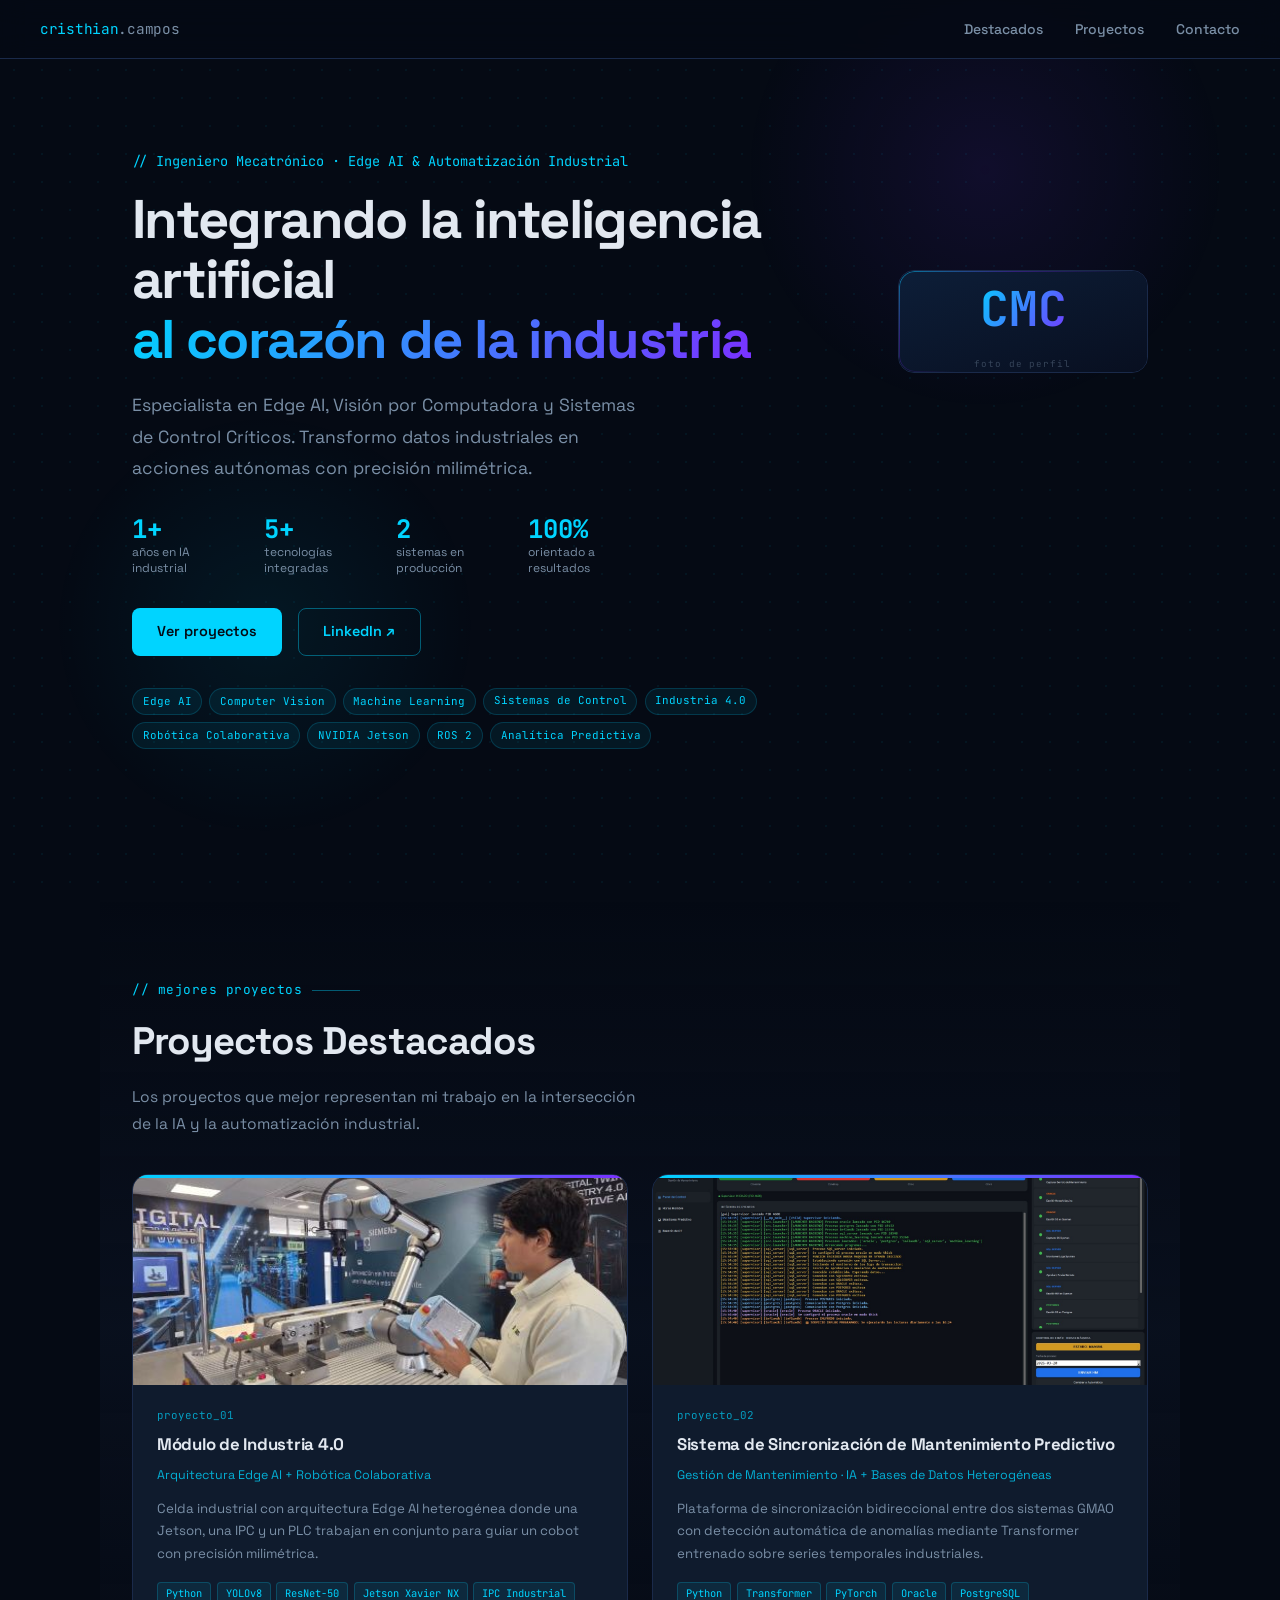
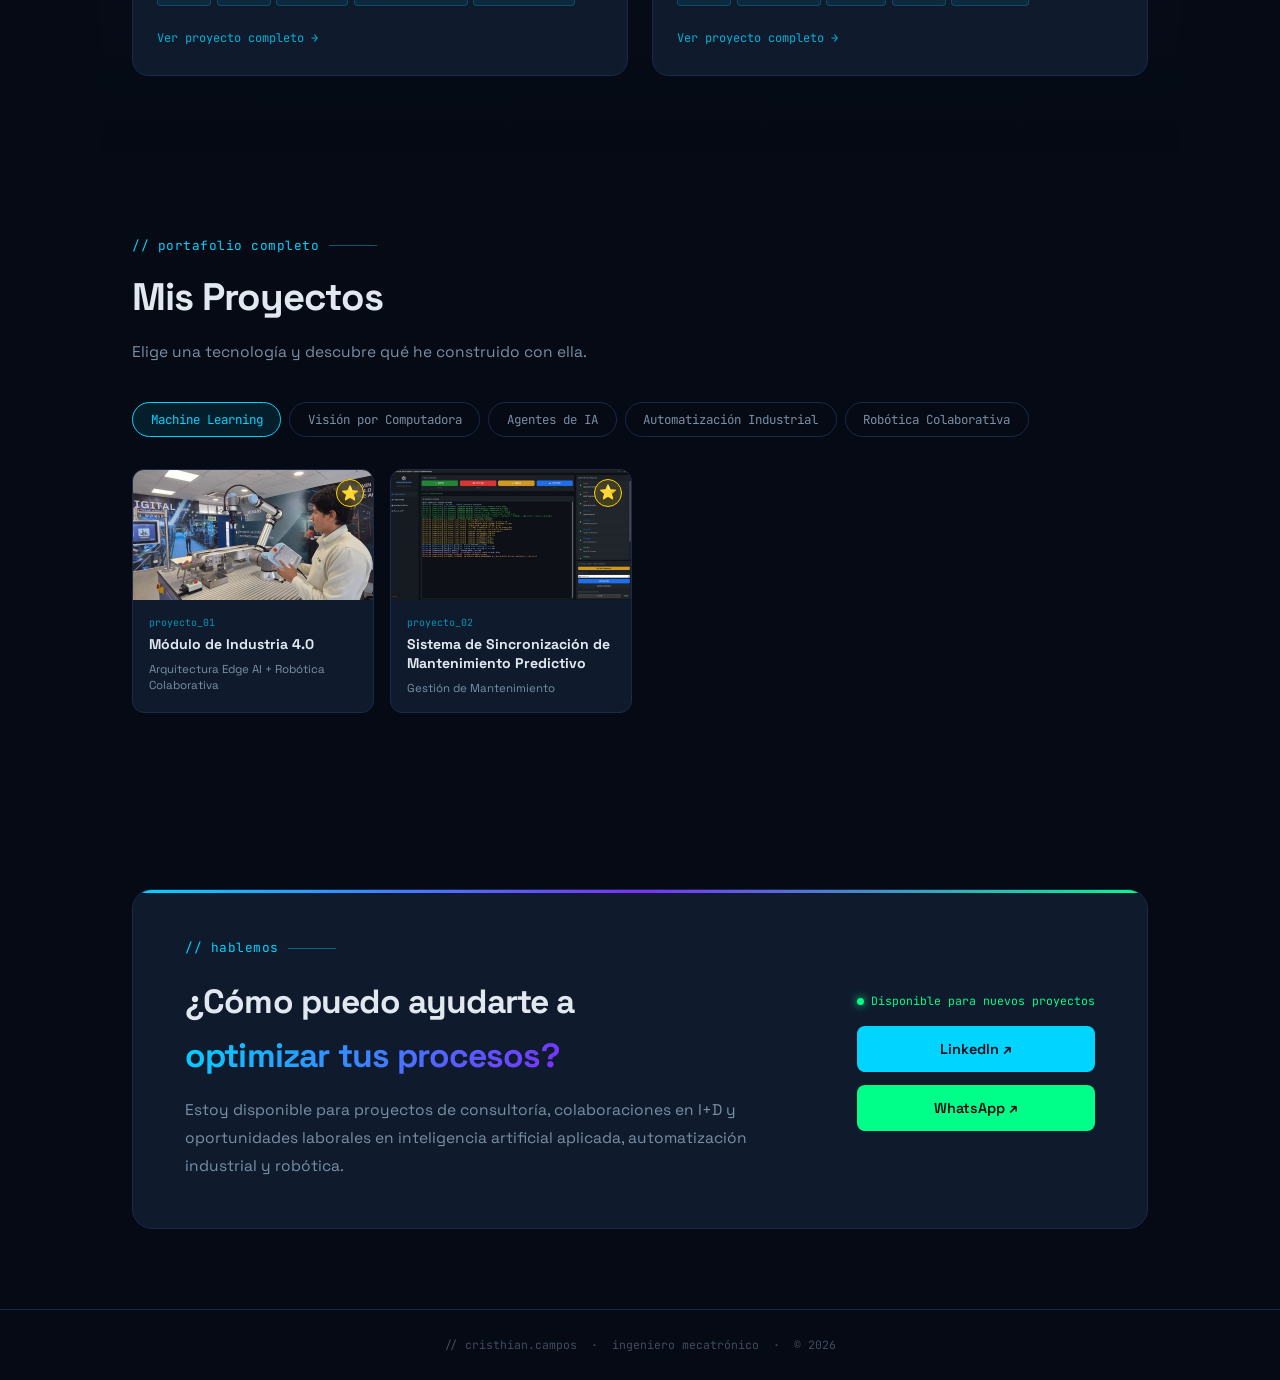
==== commit 62948a88: "Add hero metrics section and highlight toggle functionality" ====
--- a/index.html
+++ b/index.html
@@ -281,6 +281,60 @@
             color: var(--accent-cyan);
         }
 
+        /* Hero metrics */
+        .hero-metrics {
+            display: flex;
+            gap: 2rem;
+            margin-bottom: 2rem;
+            opacity: 0;
+            animation: fadeUp .7s ease forwards .75s;
+        }
+
+        .hero-metric {
+            display: flex;
+            flex-direction: column;
+            gap: .15rem;
+        }
+
+        .hero-metric-num {
+            font-family: var(--font-mono);
+            font-size: 1.6rem;
+            font-weight: 700;
+            color: var(--accent-cyan);
+            line-height: 1;
+        }
+
+        .hero-metric-label {
+            font-size: .75rem;
+            color: var(--text-secondary);
+            line-height: 1.3;
+            max-width: 100px;
+        }
+
+        /* Highlight toggle button on mini-cards */
+        .highlight-btn {
+            position: absolute;
+            top: .55rem;
+            right: .55rem;
+            width: 28px;
+            height: 28px;
+            border-radius: 50%;
+            border: 1px solid rgba(255,255,255,.12);
+            background: rgba(5,10,20,.7);
+            backdrop-filter: blur(4px);
+            cursor: pointer;
+            font-size: .9rem;
+            display: flex;
+            align-items: center;
+            justify-content: center;
+            transition: transform .2s, border-color .2s, background .2s;
+            z-index: 2;
+            line-height: 1;
+        }
+
+        .highlight-btn:hover { transform: scale(1.2); border-color: gold; }
+        .highlight-btn.active { background: rgba(255,200,0,.15); border-color: gold; }
+
         /* Buttons */
         .btn {
             display: inline-flex;
@@ -1333,7 +1387,6 @@
         <ul class="nav-links">
             <li><a href="#destacados">Destacados</a></li>
             <li><a href="#proyectos">Proyectos</a></li>
-            <li><a href="#sobre-mi">Sobre mí</a></li>
             <li><a href="#contacto">Contacto</a></li>
         </ul>
     </nav>
@@ -1357,6 +1410,24 @@
                         Especialista en Edge AI, Visión por Computadora y Sistemas de Control Críticos.
                         Transformo datos industriales en acciones autónomas con precisión milimétrica.
                     </p>
+                    <div class="hero-metrics">
+                        <div class="hero-metric">
+                            <span class="hero-metric-num">1+</span>
+                            <span class="hero-metric-label">años en IA industrial</span>
+                        </div>
+                        <div class="hero-metric">
+                            <span class="hero-metric-num">5+</span>
+                            <span class="hero-metric-label">tecnologías integradas</span>
+                        </div>
+                        <div class="hero-metric">
+                            <span class="hero-metric-num">2</span>
+                            <span class="hero-metric-label">sistemas en producción</span>
+                        </div>
+                        <div class="hero-metric">
+                            <span class="hero-metric-num">100%</span>
+                            <span class="hero-metric-label">orientado a resultados</span>
+                        </div>
+                    </div>
                     <div class="hero-cta">
                         <a href="#proyectos" class="btn btn-primary">Ver proyectos</a>
                         <a href="https://www.linkedin.com/in/cristhian-moises-campos-neyra-a8bb27257" target="_blank"
@@ -1449,47 +1520,6 @@
         <!-- ══════════════════════════════
          SOBRE MÍ / CIERRE
     ══════════════════════════════ -->
-        <section id="sobre-mi">
-            <div class="about-wrap">
-                <div class="about-left reveal">
-                    <p class="about-eyebrow">// y este soy yo</p>
-                    <h2 class="about-headline">Cristhian Campos Neyra,<br><span class="gradient">ingeniero que hace que
-                            la IA funcione en el mundo real.</span></h2>
-                    <div class="about-body">
-                        <p>No trabajo con IA en abstracto. Diseño sistemas donde un modelo toma una decisión, un PLC la
-                            ejecuta y una máquina actúa — en milisegundos, sin margen de error.</p>
-                        <p>Mi enfoque está en el punto de tensión entre <strong>la inteligencia artificial y la
-                                industria</strong>: donde los datos de sensores se convierten en órdenes de trabajo,
-                            donde la visión artificial guía un cobot, donde un Transformer detecta fallos antes de que
-                            ocurran.</p>
-                        <p>Si tienes un proceso que necesita ser más inteligente, es probable que ya tenga los datos
-                            para hacerlo posible.</p>
-                    </div>
-                </div>
-                <div class="about-right reveal">
-                    <div class="about-stats">
-                        <div class="about-stat">
-                            <span class="about-stat-num">1+</span>
-                            <span class="about-stat-label">años integrando IA en entornos industriales reales</span>
-                        </div>
-                        <div class="about-stat">
-                            <span class="about-stat-num">5+</span>
-                            <span class="about-stat-label">tecnologías heterogéneas integradas en un solo sistema</span>
-                        </div>
-                        <div class="about-stat">
-                            <span class="about-stat-num">0ms</span>
-                            <span class="about-stat-label">de tolerancia a errores en sistemas de control
-                                críticos</span>
-                        </div>
-                        <div class="about-stat">
-                            <span class="about-stat-num">100%</span>
-                            <span class="about-stat-label">orientado a resultados medibles en producción</span>
-                        </div>
-                    </div>
-                </div>
-            </div>
-        </section>
-
         <!-- ══════════════════════════════
          CONTACT
     ══════════════════════════════ -->
@@ -1511,7 +1541,7 @@
                         <a href="https://www.linkedin.com/in/cristhian-moises-campos-neyra-a8bb27257" target="_blank"
                             rel="noopener" class="btn btn-primary">LinkedIn ↗</a>
                         <!-- Reemplaza el número con tu WhatsApp real: https://wa.me/51XXXXXXXXX -->
-                        <a href="https://wa.me/51999999999" target="_blank" rel="noopener"
+                        <a href="https://wa.me/51922247024" target="_blank" rel="noopener"
                             class="btn btn-green">WhatsApp ↗</a>
                     </div>
                 </div>
@@ -1599,11 +1629,49 @@
         ];
 
         /* ══════════════════════════════
+           HIGHLIGHTS — localStorage
+        ══════════════════════════════ */
+        const HL_KEY = 'portfolio_highlights';
+
+        function getHighlights() {
+            try {
+                const stored = JSON.parse(localStorage.getItem(HL_KEY));
+                if (Array.isArray(stored) && stored.length) return stored;
+            } catch (_) {}
+            // Fallback: proyectos marcados como featured en el JSON
+            return PROJECTS.filter(p => p.featured).map(p => p.id);
+        }
+
+        function saveHighlights(ids) {
+            localStorage.setItem(HL_KEY, JSON.stringify(ids));
+        }
+
+        function toggleHighlight(projectId, event) {
+            event.stopPropagation();
+            const ids = getHighlights();
+            const idx = ids.indexOf(projectId);
+            if (idx > -1) {
+                ids.splice(idx, 1);
+            } else {
+                if (ids.length >= 2) ids.shift(); // máximo 2 destacados
+                ids.push(projectId);
+            }
+            saveHighlights(ids);
+            renderFeatured();
+            renderPanel(); // re-render para actualizar estado del botón
+        }
+
+        /* ══════════════════════════════
            RENDER FEATURED PROJECTS
         ══════════════════════════════ */
         function renderFeatured() {
             const grid = document.getElementById('featuredGrid');
-            const featured = PROJECTS.filter(p => p.featured);
+            const highlightIds = getHighlights();
+            const featured = PROJECTS.filter(p => highlightIds.includes(p.id));
+            if (!featured.length) {
+                grid.innerHTML = `<div class="empty-state" style="grid-column:1/-1"><span class="empty-state-icon">⭐</span><span class="empty-state-text">// marca proyectos con ⭐ desde la sección de abajo</span></div>`;
+                return;
+            }
             grid.innerHTML = featured.map(p => {
                 const imgHtml = p.images.length
                     ? `<img class="feat-img" src="${p.images[0]}" alt="${p.name}" loading="lazy">`
@@ -1652,14 +1720,17 @@
                 return;
             }
 
+            const highlightIds = getHighlights();
             container.innerHTML = `<div class="projects-panel-grid">
         ${filtered.map(p => {
                 const imgHtml = p.images.length
                     ? `<img class="mini-img" src="${p.images[0]}" alt="${p.name}" loading="lazy">`
                     : `<div class="mini-img-ph">${p.imagePlaceholder?.icon ?? '🛠️'}</div>`;
+                const isHL = highlightIds.includes(p.id);
                 return `
-            <div class="mini-card" onclick="openModal('${p.id}')">
+            <div class="mini-card" onclick="openModal('${p.id}')" style="position:relative">
               ${imgHtml}
+              <button class="highlight-btn${isHL ? ' active' : ''}" title="${isHL ? 'Quitar de destacados' : 'Marcar como destacado'}" onclick="toggleHighlight('${p.id}', event)">⭐</button>
               <div class="mini-body">
                 <p class="mini-num">${p.num}</p>
                 <p class="mini-name">${p.name}</p>
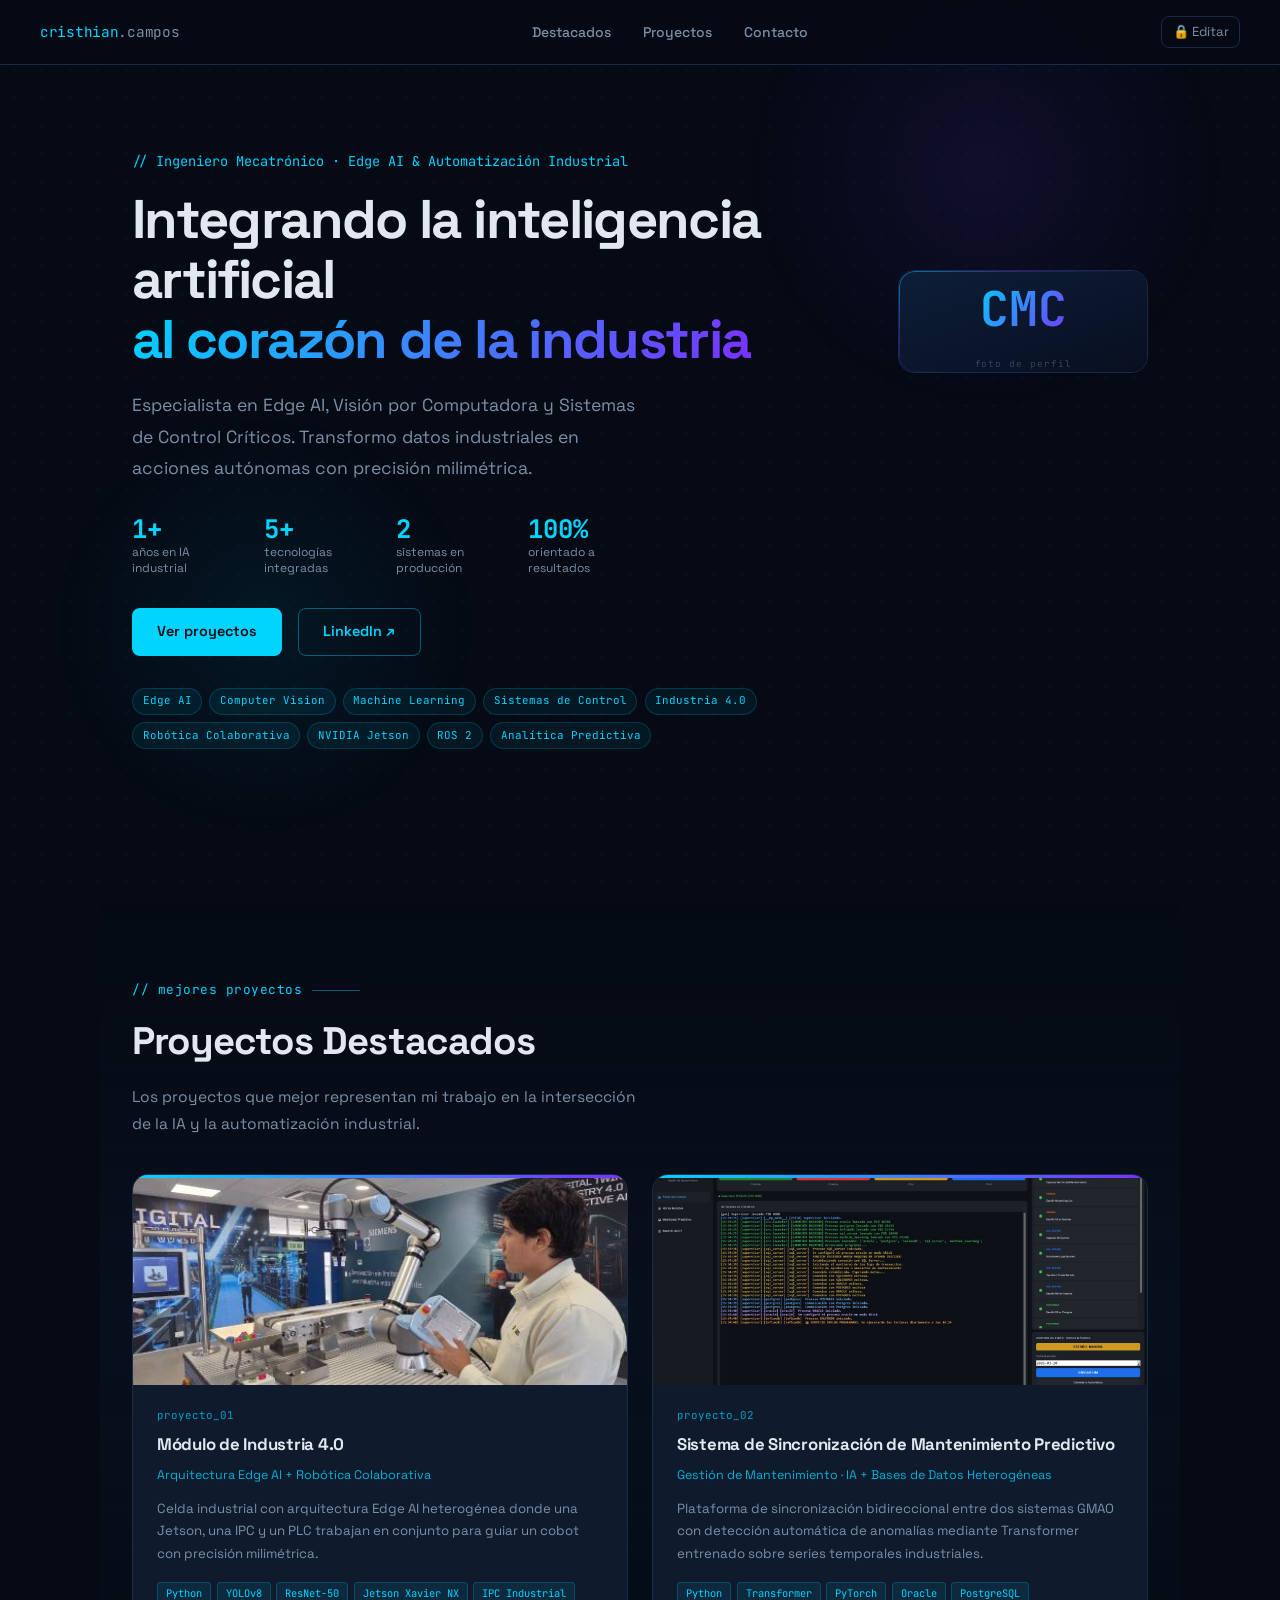
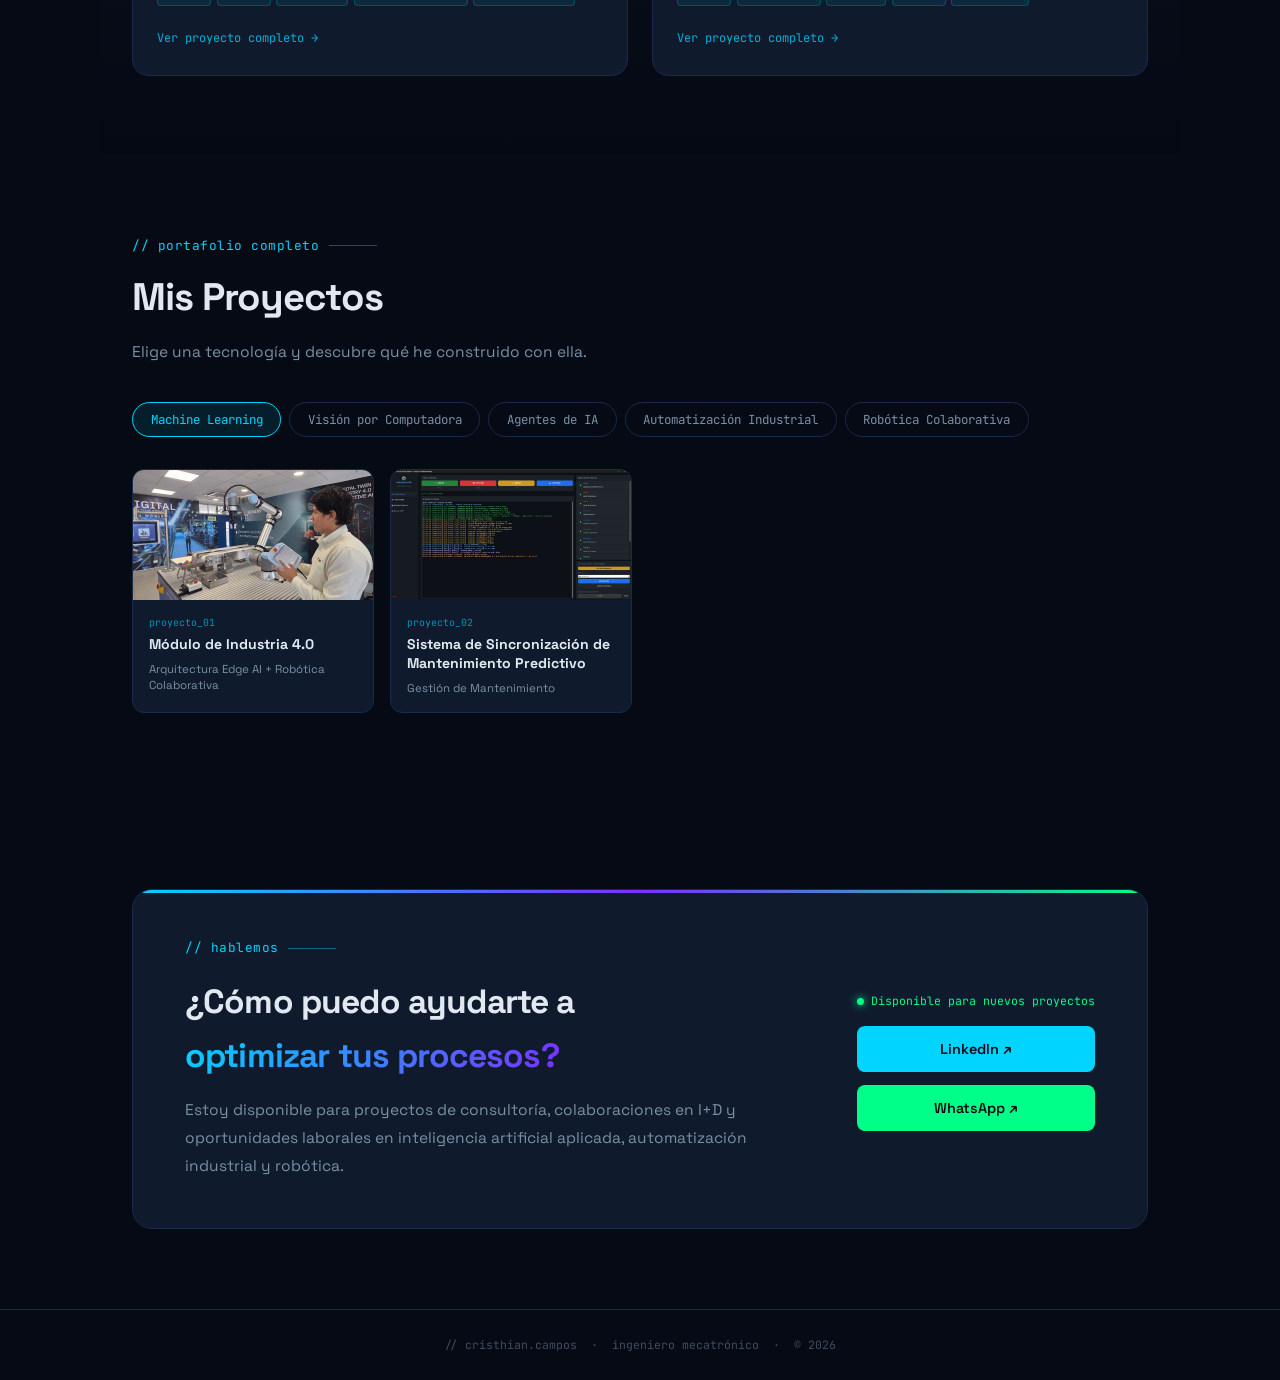
==== commit d81e3a64: "Add editor mode functionality with project management features" ====
--- a/index.html
+++ b/index.html
@@ -1213,6 +1213,306 @@
             }
         }
 
+        /* ══════════════════════════════
+           EDITOR MODE
+        ══════════════════════════════ */
+        .nav-editor-area {
+            display: flex;
+            align-items: center;
+            gap: .75rem;
+        }
+
+        .editor-badge {
+            display: none;
+            align-items: center;
+            gap: .4rem;
+            font-family: var(--font-mono);
+            font-size: .7rem;
+            font-weight: 600;
+            color: #050a14;
+            background: var(--accent-green);
+            padding: .25rem .65rem;
+            border-radius: 100px;
+            letter-spacing: .04em;
+        }
+
+        body.editor-mode .editor-badge { display: flex; }
+
+        .lock-btn {
+            background: transparent;
+            border: 1px solid var(--border-color);
+            color: var(--text-secondary);
+            border-radius: 8px;
+            padding: .4rem .65rem;
+            font-size: .82rem;
+            cursor: pointer;
+            transition: all .2s;
+            display: flex;
+            align-items: center;
+            gap: .3rem;
+            font-family: var(--font-sans);
+        }
+
+        .lock-btn:hover { border-color: var(--accent-cyan); color: var(--accent-cyan); }
+        body.editor-mode .lock-btn { border-color: rgba(255,60,60,.4); color: #ff6060; }
+        body.editor-mode .lock-btn:hover { border-color: #ff6060; background: rgba(255,60,60,.07); }
+
+        .pass-overlay {
+            display: none;
+            position: fixed;
+            inset: 0;
+            background: rgba(5,10,20,.85);
+            backdrop-filter: blur(8px);
+            z-index: 1000;
+            align-items: center;
+            justify-content: center;
+        }
+
+        .pass-overlay.open { display: flex; }
+
+        .pass-box {
+            background: var(--bg-card);
+            border: 1px solid var(--border-color);
+            border-radius: 18px;
+            padding: 2.5rem 2rem;
+            width: 100%;
+            max-width: 380px;
+            display: flex;
+            flex-direction: column;
+            gap: 1.2rem;
+        }
+
+        .pass-box h3 { font-size: 1.1rem; font-weight: 700; }
+        .pass-box p { font-size: .85rem; color: var(--text-secondary); }
+
+        .pass-input {
+            width: 100%;
+            background: var(--bg-secondary);
+            border: 1px solid var(--border-color);
+            border-radius: 8px;
+            padding: .7rem 1rem;
+            color: var(--text-primary);
+            font-family: var(--font-mono);
+            font-size: .9rem;
+            outline: none;
+            transition: border-color .2s;
+        }
+
+        .pass-input:focus { border-color: var(--accent-cyan); }
+        .pass-error { font-size: .8rem; color: #ff6060; display: none; }
+        .pass-error.visible { display: block; }
+
+        .fab-add {
+            display: none;
+            position: fixed;
+            bottom: 2rem;
+            right: 2rem;
+            z-index: 300;
+            background: var(--accent-cyan);
+            color: var(--bg-primary);
+            border: none;
+            border-radius: 50px;
+            padding: .8rem 1.5rem;
+            font-size: .88rem;
+            font-weight: 700;
+            font-family: var(--font-sans);
+            cursor: pointer;
+            box-shadow: 0 8px 32px rgba(0,212,255,.35);
+            transition: transform .2s, box-shadow .2s;
+            align-items: center;
+            gap: .4rem;
+        }
+
+        body.editor-mode .fab-add { display: flex; }
+        .fab-add:hover { transform: translateY(-3px); box-shadow: 0 12px 40px rgba(0,212,255,.5); }
+
+        .edit-btn {
+            display: none;
+            position: absolute;
+            top: .55rem;
+            left: .55rem;
+            width: 28px;
+            height: 28px;
+            border-radius: 50%;
+            border: 1px solid rgba(255,255,255,.12);
+            background: rgba(5,10,20,.7);
+            backdrop-filter: blur(4px);
+            cursor: pointer;
+            font-size: .78rem;
+            align-items: center;
+            justify-content: center;
+            transition: transform .2s, border-color .2s;
+            z-index: 2;
+            color: var(--text-secondary);
+        }
+
+        body.editor-mode .edit-btn { display: flex; }
+        .edit-btn:hover { transform: scale(1.2); border-color: var(--accent-cyan); color: var(--accent-cyan); }
+        body:not(.editor-mode) .highlight-btn { display: none; }
+
+        .form-overlay {
+            display: none;
+            position: fixed;
+            inset: 0;
+            background: rgba(5,10,20,.92);
+            backdrop-filter: blur(8px);
+            z-index: 900;
+            overflow-y: auto;
+            padding: 2rem 1rem;
+        }
+
+        .form-overlay.open { display: block; }
+
+        .project-form {
+            background: var(--bg-card);
+            border: 1px solid var(--border-color);
+            border-radius: 18px;
+            padding: 2rem 2.5rem;
+            max-width: 780px;
+            margin: 0 auto;
+            display: flex;
+            flex-direction: column;
+            gap: 1.4rem;
+        }
+
+        .form-header { display: flex; justify-content: space-between; align-items: center; }
+        .form-header h2 { font-size: 1.2rem; font-weight: 700; }
+
+        .form-close {
+            background: transparent;
+            border: none;
+            color: var(--text-secondary);
+            font-size: 1.2rem;
+            cursor: pointer;
+            padding: .3rem;
+            border-radius: 6px;
+            transition: color .2s;
+        }
+
+        .form-close:hover { color: var(--text-primary); }
+
+        .form-section-title {
+            font-family: var(--font-mono);
+            font-size: .72rem;
+            color: var(--accent-cyan);
+            letter-spacing: .08em;
+            margin-bottom: .3rem;
+            padding-bottom: .4rem;
+            border-bottom: 1px solid var(--border-color);
+        }
+
+        .form-grid { display: grid; grid-template-columns: 1fr 1fr; gap: 1rem; }
+
+        .form-field { display: flex; flex-direction: column; gap: .4rem; }
+        .form-field.full { grid-column: 1 / -1; }
+
+        .form-label { font-size: .8rem; color: var(--text-secondary); font-weight: 500; }
+
+        .form-input, .form-textarea {
+            background: var(--bg-secondary);
+            border: 1px solid var(--border-color);
+            border-radius: 8px;
+            padding: .6rem .9rem;
+            color: var(--text-primary);
+            font-family: var(--font-sans);
+            font-size: .88rem;
+            outline: none;
+            transition: border-color .2s;
+            width: 100%;
+        }
+
+        .form-input:focus, .form-textarea:focus { border-color: var(--accent-cyan); }
+        .form-textarea { resize: vertical; min-height: 90px; }
+
+        .skills-check-group { display: flex; flex-wrap: wrap; gap: .5rem; }
+
+        .skill-check-label {
+            display: flex;
+            align-items: center;
+            gap: .35rem;
+            font-size: .82rem;
+            color: var(--text-secondary);
+            cursor: pointer;
+            background: var(--bg-secondary);
+            border: 1px solid var(--border-color);
+            border-radius: 6px;
+            padding: .35rem .7rem;
+            transition: border-color .2s, color .2s;
+        }
+
+        .skill-check-label:has(input:checked) {
+            border-color: var(--accent-cyan);
+            color: var(--accent-cyan);
+            background: rgba(0,212,255,.07);
+        }
+
+        .features-list { display: flex; flex-direction: column; gap: .7rem; }
+
+        .feature-row { display: grid; grid-template-columns: 1fr 2fr auto; gap: .5rem; align-items: start; }
+
+        .remove-feature-btn {
+            background: transparent;
+            border: 1px solid rgba(255,80,80,.3);
+            color: #ff6060;
+            border-radius: 6px;
+            padding: .55rem .6rem;
+            cursor: pointer;
+            font-size: .8rem;
+            transition: background .2s;
+        }
+
+        .remove-feature-btn:hover { background: rgba(255,80,80,.1); }
+
+        .add-feature-btn {
+            background: transparent;
+            border: 1px solid rgba(0,212,255,.3);
+            color: var(--accent-cyan);
+            border-radius: 8px;
+            padding: .5rem 1rem;
+            cursor: pointer;
+            font-size: .82rem;
+            font-family: var(--font-sans);
+            transition: background .2s;
+            align-self: flex-start;
+        }
+
+        .add-feature-btn:hover { background: rgba(0,212,255,.07); }
+
+        .form-actions {
+            display: flex;
+            justify-content: flex-end;
+            gap: .75rem;
+            padding-top: .75rem;
+            border-top: 1px solid var(--border-color);
+        }
+
+        .btn-danger {
+            background: transparent;
+            color: #ff6060;
+            border: 1px solid rgba(255,80,80,.35);
+            margin-right: auto;
+        }
+
+        .btn-danger:hover { background: rgba(255,60,60,.08); border-color: #ff6060; }
+
+        .img-preview {
+            width: 100%;
+            height: 130px;
+            object-fit: cover;
+            border-radius: 8px;
+            border: 1px solid var(--border-color);
+            display: none;
+            margin-top: .4rem;
+        }
+
+        .img-preview.visible { display: block; }
+
+        @media (max-width: 600px) {
+            .form-grid { grid-template-columns: 1fr; }
+            .feature-row { grid-template-columns: 1fr; }
+            .project-form { padding: 1.5rem 1.2rem; }
+        }
+
         #contacto {
             position: relative;
         }
@@ -1389,7 +1689,114 @@
             <li><a href="#proyectos">Proyectos</a></li>
             <li><a href="#contacto">Contacto</a></li>
         </ul>
+        <div class="nav-editor-area">
+            <span class="editor-badge">● EDITOR</span>
+            <button class="lock-btn" id="lockBtn" onclick="onLockClick()">🔒 Editar</button>
+        </div>
     </nav>
+
+    <!-- Password modal -->
+    <div class="pass-overlay" id="passOverlay">
+        <div class="pass-box">
+            <h3>🔐 Modo editor</h3>
+            <p>Ingresa la contraseña para acceder a las herramientas de edición.</p>
+            <input class="pass-input" id="passInput" type="password" placeholder="Contraseña..." autocomplete="off">
+            <span class="pass-error" id="passError">Contraseña incorrecta.</span>
+            <div style="display:flex;gap:.75rem">
+                <button class="btn btn-primary" style="flex:1" onclick="submitPassword()">Ingresar</button>
+                <button class="btn btn-outline" onclick="closePassModal()">Cancelar</button>
+            </div>
+        </div>
+    </div>
+
+    <!-- Project form overlay -->
+    <div class="form-overlay" id="formOverlay">
+        <form class="project-form" id="projectForm" onsubmit="return false">
+            <div class="form-header">
+                <h2 id="formTitle">Nuevo proyecto</h2>
+                <button class="form-close" type="button" onclick="closeProjectForm()">✕</button>
+            </div>
+
+            <div>
+                <p class="form-section-title">// INFORMACIÓN BÁSICA</p>
+                <div class="form-grid">
+                    <div class="form-field">
+                        <label class="form-label">Nombre del proyecto *</label>
+                        <input class="form-input" id="fName" placeholder="Sistema de visión artificial" required>
+                    </div>
+                    <div class="form-field">
+                        <label class="form-label">Subtítulo / cliente</label>
+                        <input class="form-input" id="fClient" placeholder="Detección de defectos · Manufactura">
+                    </div>
+                    <div class="form-field full">
+                        <label class="form-label">Resumen breve (excerpt) *</label>
+                        <input class="form-input" id="fExcerpt" placeholder="Una línea que describe el proyecto al visitante..." required>
+                    </div>
+                </div>
+            </div>
+
+            <div>
+                <p class="form-section-title">// DESCRIPCIÓN COMPLETA</p>
+                <div class="form-field">
+                    <label class="form-label">Descripción detallada</label>
+                    <textarea class="form-textarea" id="fDescription" rows="5" placeholder="Explica el problema, tu solución y el impacto generado..."></textarea>
+                </div>
+            </div>
+
+            <div>
+                <p class="form-section-title">// CARACTERÍSTICAS TÉCNICAS</p>
+                <div class="features-list" id="featuresList"></div>
+                <button class="add-feature-btn" type="button" onclick="addFeatureRow()">＋ Añadir característica</button>
+            </div>
+
+            <div>
+                <p class="form-section-title">// TECNOLOGÍAS</p>
+                <div class="form-field">
+                    <label class="form-label">Stack tecnológico (separado por comas)</label>
+                    <input class="form-input" id="fTech" placeholder="Python, PyTorch, YOLO, ROS 2, PLC S7-1500">
+                </div>
+            </div>
+
+            <div>
+                <p class="form-section-title">// CATEGORÍAS</p>
+                <div class="skills-check-group" id="skillsCheckGroup"></div>
+            </div>
+
+            <div>
+                <p class="form-section-title">// IMAGEN DE PORTADA</p>
+                <div class="form-field">
+                    <label class="form-label">URL de la imagen (o ruta relativa: images/carpeta/foto.jpg)</label>
+                    <input class="form-input" id="fImage" placeholder="https://... o images/proyecto/foto.jpg" oninput="previewImage()">
+                    <img class="img-preview" id="imgPreview" alt="Preview">
+                </div>
+            </div>
+
+            <div>
+                <p class="form-section-title">// LINKS</p>
+                <div class="form-grid">
+                    <div class="form-field">
+                        <label class="form-label">GitHub</label>
+                        <input class="form-input" id="fGithub" placeholder="https://github.com/...">
+                    </div>
+                    <div class="form-field">
+                        <label class="form-label">Video demo</label>
+                        <input class="form-input" id="fVideo" placeholder="https://youtube.com/...">
+                    </div>
+                </div>
+            </div>
+
+            <input type="hidden" id="fEditId">
+
+            <div class="form-actions">
+                <button class="btn btn-danger" type="button" id="deleteBtn" onclick="deleteCurrentProject()" style="display:none">Eliminar proyecto</button>
+                <button class="btn btn-outline" type="button" onclick="closeProjectForm()">Cancelar</button>
+                <button class="btn btn-primary" type="button" onclick="saveProjectForm()">Guardar proyecto</button>
+            </div>
+        </form>
+    </div>
+
+    <!-- FAB -->
+    <button class="fab-add" onclick="openProjectForm(null)">＋ Añadir proyecto</button>
 
     <main>
 
@@ -1578,7 +1985,7 @@
             { id: 'robotics', label: 'Robótica Colaborativa' },
         ];
 
-        const PROJECTS = [
+        const HARDCODED_PROJECTS = [
             {
                 id: 'industria 4.0',
                 num: 'proyecto_01',
@@ -1628,6 +2035,261 @@
             },
         ];
 
+        // Array dinámico (base + extras del editor)
+        let PROJECTS = [];
+
+        /* ══════════════════════════════
+           EDITOR MODE SYSTEM
+        ══════════════════════════════ */
+        // ─── Cambia esta contraseña por la tuya ───
+        const EDITOR_PASSWORD = 'cristhian2025';
+        // ──────────────────────────────────────────
+
+        const EXTRA_KEY = 'portfolio_extra_projects';   // proyectos añadidos desde el editor
+        const EDITS_KEY = 'portfolio_project_edits';    // ediciones a proyectos base
+
+        let editorMode = sessionStorage.getItem('editorMode') === 'true';
+
+        function applyEditorMode() {
+            document.body.classList.toggle('editor-mode', editorMode);
+            const btn = document.getElementById('lockBtn');
+            if (btn) btn.innerHTML = editorMode ? '🔓 Salir' : '🔒 Editar';
+        }
+
+        function onLockClick() {
+            if (editorMode) {
+                editorMode = false;
+                sessionStorage.removeItem('editorMode');
+                applyEditorMode();
+                renderPanel();
+            } else {
+                document.getElementById('passOverlay').classList.add('open');
+                setTimeout(() => document.getElementById('passInput').focus(), 80);
+            }
+        }
+
+        function submitPassword() {
+            const val = document.getElementById('passInput').value;
+            const err = document.getElementById('passError');
+            if (val === EDITOR_PASSWORD) {
+                editorMode = true;
+                sessionStorage.setItem('editorMode', 'true');
+                applyEditorMode();
+                closePassModal();
+                renderPanel();
+            } else {
+                err.classList.add('visible');
+                document.getElementById('passInput').value = '';
+                document.getElementById('passInput').focus();
+            }
+        }
+
+        function closePassModal() {
+            document.getElementById('passOverlay').classList.remove('open');
+            document.getElementById('passInput').value = '';
+            document.getElementById('passError').classList.remove('visible');
+        }
+
+        document.getElementById('passInput').addEventListener('keydown', e => {
+            if (e.key === 'Enter') submitPassword();
+            if (e.key === 'Escape') closePassModal();
+        });
+
+        /* ── Merge PROJECTS with localStorage extras & edits ── */
+        function loadAllProjects() {
+            const edits = JSON.parse(localStorage.getItem(EDITS_KEY) || '{}');
+            const extras = JSON.parse(localStorage.getItem(EXTRA_KEY) || '[]');
+            // Apply edits to base projects
+            const base = HARDCODED_PROJECTS.map(p => edits[p.id] ? { ...p, ...edits[p.id] } : p);
+            return [...base, ...extras];
+        }
+
+        // Rename PROJECTS to HARDCODED_PROJECTS and make PROJECTS dynamic
+        /* (handled below after HARDCODED_PROJECTS is declared) */
+
+        /* ── CRUD ── */
+        function persistProjectEdit(project) {
+            // If it's an extra (not in hardcoded), update extras array
+            const isBase = HARDCODED_PROJECTS.some(p => p.id === project.id);
+            if (isBase) {
+                const edits = JSON.parse(localStorage.getItem(EDITS_KEY) || '{}');
+                edits[project.id] = project;
+                localStorage.setItem(EDITS_KEY, JSON.stringify(edits));
+            } else {
+                const extras = JSON.parse(localStorage.getItem(EXTRA_KEY) || '[]');
+                const idx = extras.findIndex(p => p.id === project.id);
+                if (idx > -1) extras[idx] = project;
+                else extras.push(project);
+                localStorage.setItem(EXTRA_KEY, JSON.stringify(extras));
+            }
+        }
+
+        function deleteProjectById(id) {
+            const isBase = HARDCODED_PROJECTS.some(p => p.id === id);
+            if (isBase) {
+                const edits = JSON.parse(localStorage.getItem(EDITS_KEY) || '{}');
+                delete edits[id];
+                localStorage.setItem(EDITS_KEY, JSON.stringify(edits));
+            } else {
+                const extras = JSON.parse(localStorage.getItem(EXTRA_KEY) || '[]');
+                localStorage.setItem(EXTRA_KEY, JSON.stringify(extras.filter(p => p.id !== id)));
+            }
+            // Remove from highlights if needed
+            const hl = getHighlights().filter(hid => hid !== id);
+            saveHighlights(hl);
+        }
+
+        /* ── Project form ── */
+        let featureCount = 0;
+
+        function openProjectForm(projectId) {
+            if (!editorMode) return;
+            featureCount = 0;
+            document.getElementById('featuresList').innerHTML = '';
+            document.getElementById('fEditId').value = '';
+            document.getElementById('formTitle').textContent = 'Nuevo proyecto';
+            document.getElementById('deleteBtn').style.display = 'none';
+            // Reset fields
+            ['fName','fClient','fExcerpt','fDescription','fTech','fImage','fGithub','fVideo'].forEach(id => {
+                document.getElementById(id).value = '';
+            });
+            document.getElementById('imgPreview').classList.remove('visible');
+
+            // Render skills checkboxes
+            document.getElementById('skillsCheckGroup').innerHTML = SKILLS.map(s =>
+                `<label class="skill-check-label">
+                    <input type="checkbox" value="${s.id}" name="fSkill"> ${s.label}
+                </label>`
+            ).join('');
+
+            if (projectId) {
+                // Edit mode
+                const allP = loadAllProjects();
+                const p = allP.find(x => x.id === projectId);
+                if (!p) return;
+                document.getElementById('formTitle').textContent = 'Editar proyecto';
+                document.getElementById('deleteBtn').style.display = 'inline-flex';
+                document.getElementById('fEditId').value = p.id;
+                document.getElementById('fName').value = p.name || '';
+                document.getElementById('fClient').value = p.client || '';
+                document.getElementById('fExcerpt').value = p.excerpt || '';
+                document.getElementById('fDescription').value = p.description || '';
+                document.getElementById('fTech').value = (p.tech || []).join(', ');
+                document.getElementById('fImage').value = (p.images || [])[0] || '';
+                document.getElementById('fGithub').value = p.github || '';
+                document.getElementById('fVideo').value = p.video || '';
+                previewImage();
+                // Skills
+                document.querySelectorAll('#skillsCheckGroup input[type=checkbox]').forEach(cb => {
+                    cb.checked = (p.skills || []).includes(cb.value);
+                });
+                // Features
+                (p.features || []).forEach(f => addFeatureRow(f.label, f.text));
+            } else {
+                addFeatureRow(); // Start with one empty row
+            }
+
+            document.getElementById('formOverlay').classList.add('open');
+            document.body.style.overflow = 'hidden';
+        }
+
+        function closeProjectForm() {
+            document.getElementById('formOverlay').classList.remove('open');
+            document.body.style.overflow = '';
+        }
+
+        function addFeatureRow(label = '', text = '') {
+            featureCount++;
+            const row = document.createElement('div');
+            row.className = 'feature-row';
+            row.dataset.idx = featureCount;
+            row.innerHTML = `
+                <input class="form-input" placeholder="Título (ej: Visión · Localización)" value="${label}">
+                <textarea class="form-textarea" placeholder="Descripción técnica de esta característica..." rows="2">${text}</textarea>
+                <button class="remove-feature-btn" type="button" onclick="this.parentElement.remove()">✕</button>
+            `;
+            document.getElementById('featuresList').appendChild(row);
+        }
+
+        function previewImage() {
+            const url = document.getElementById('fImage').value.trim();
+            const img = document.getElementById('imgPreview');
+            if (url) {
+                img.src = url;
+                img.classList.add('visible');
+            } else {
+                img.classList.remove('visible');
+            }
+        }
+
+        function saveProjectForm() {
+            const name = document.getElementById('fName').value.trim();
+            const excerpt = document.getElementById('fExcerpt').value.trim();
+            if (!name || !excerpt) {
+                alert('El nombre y el resumen son obligatorios.');
+                return;
+            }
+
+            const editId = document.getElementById('fEditId').value;
+            const allP = loadAllProjects();
+            const existing = editId ? allP.find(p => p.id === editId) : null;
+
+            // Generate ID from name if new
+            const id = editId || name.toLowerCase().replace(/\s+/g, '-').replace(/[^a-z0-9-]/g, '').slice(0, 40);
+
+            // Auto num
+            const num = existing?.num || `proyecto_${String(allP.length + 1).padStart(2, '0')}`;
+
+            const features = Array.from(document.querySelectorAll('#featuresList .feature-row')).map(row => ({
+                label: row.querySelectorAll('input')[0].value.trim(),
+                text: row.querySelectorAll('textarea')[0].value.trim(),
+            })).filter(f => f.text);
+
+            const selectedSkills = Array.from(document.querySelectorAll('#skillsCheckGroup input:checked')).map(cb => cb.value);
+            const techRaw = document.getElementById('fTech').value;
+            const tech = techRaw.split(',').map(t => t.trim()).filter(Boolean);
+
+            const imageUrl = document.getElementById('fImage').value.trim();
+
+            const project = {
+                id,
+                num,
+                name,
+                client: document.getElementById('fClient').value.trim(),
+                featured: existing?.featured ?? false,
+                skills: selectedSkills,
+                images: imageUrl ? [imageUrl] : [],
+                excerpt,
+                description: document.getElementById('fDescription').value.trim(),
+                features,
+                tech,
+                github: document.getElementById('fGithub').value.trim() || null,
+                video: document.getElementById('fVideo').value.trim() || null,
+            };
+
+            persistProjectEdit(project);
+            closeProjectForm();
+            // Reload projects and re-render
+            window.PROJECTS = loadAllProjects();
+            renderFeatured();
+            renderTabs();
+            renderPanel();
+        }
+
+        function deleteCurrentProject() {
+            const id = document.getElementById('fEditId').value;
+            if (!id) return;
+            if (!confirm('¿Eliminar este proyecto del portafolio?')) return;
+            deleteProjectById(id);
+            window.PROJECTS = loadAllProjects();
+            closeProjectForm();
+            renderFeatured();
+            renderTabs();
+            renderPanel();
+        }
+
+        applyEditorMode();
+
         /* ══════════════════════════════
            HIGHLIGHTS — localStorage
         ══════════════════════════════ */
@@ -1731,6 +2393,7 @@
             <div class="mini-card" onclick="openModal('${p.id}')" style="position:relative">
               ${imgHtml}
               <button class="highlight-btn${isHL ? ' active' : ''}" title="${isHL ? 'Quitar de destacados' : 'Marcar como destacado'}" onclick="toggleHighlight('${p.id}', event)">⭐</button>
+              <button class="edit-btn" title="Editar proyecto" onclick="openProjectForm('${p.id}');event.stopPropagation()">✏️</button>
               <div class="mini-body">
                 <p class="mini-num">${p.num}</p>
                 <p class="mini-name">${p.name}</p>
@@ -1852,6 +2515,7 @@
         });
 
         /* ── Init ── */
+        PROJECTS = loadAllProjects();
         renderFeatured();
         renderTabs();
         renderPanel();
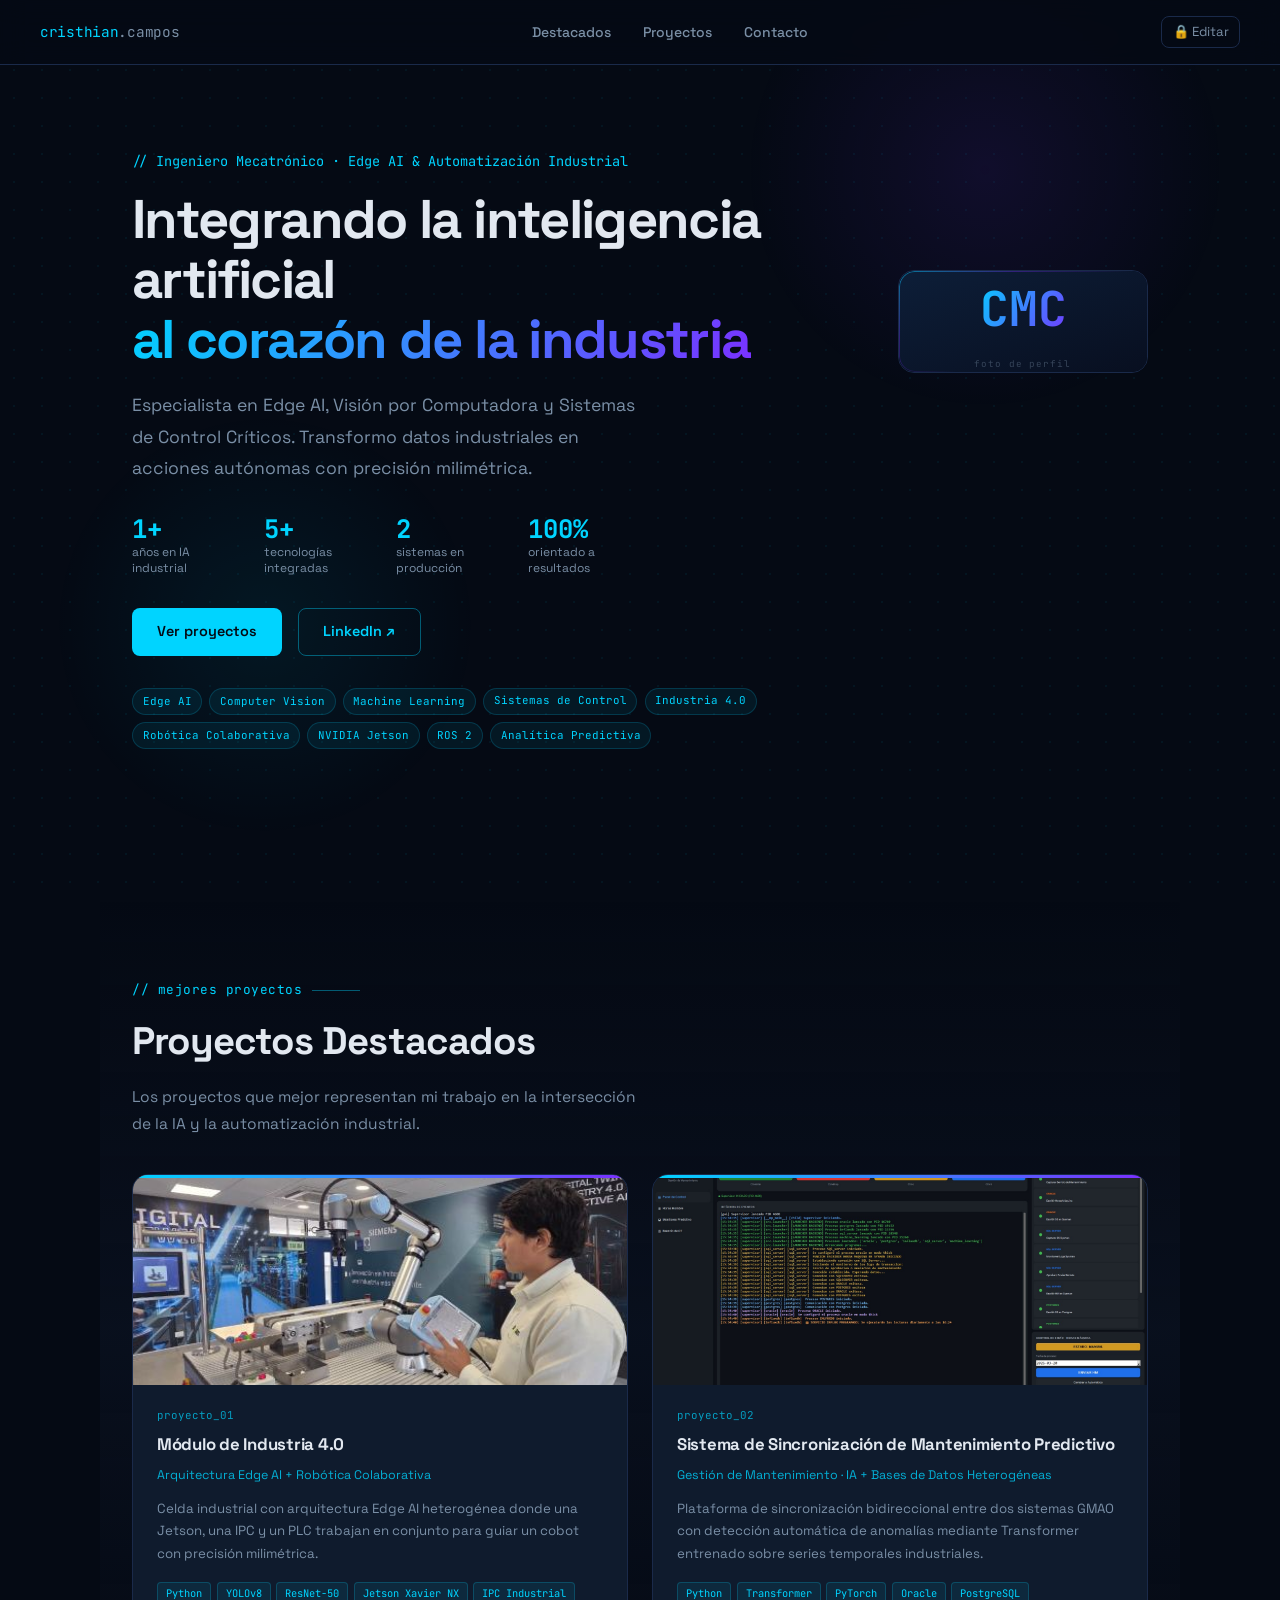
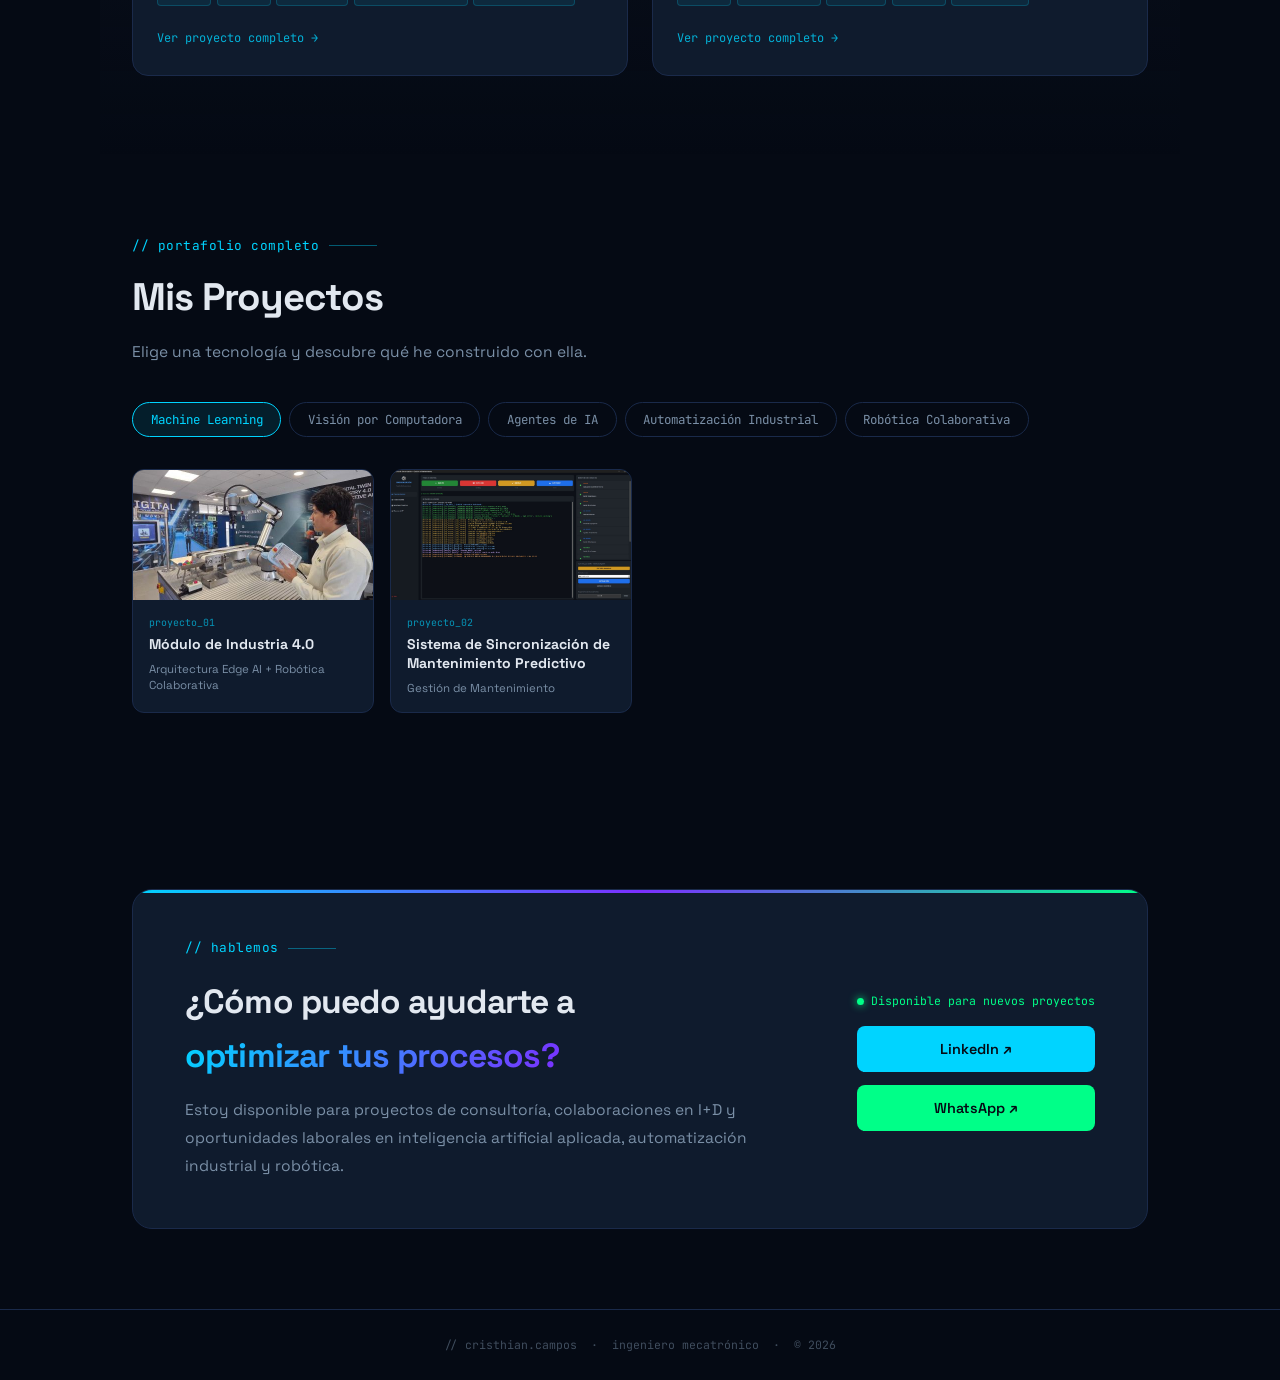
==== commit 56b6b18b: "Add skill management functionality with editor controls and modal" ====
--- a/index.html
+++ b/index.html
@@ -808,6 +808,93 @@
             border-color: var(--accent-cyan);
             color: var(--accent-cyan);
         }
+
+        /* Skill tab editor controls */
+        .skill-tab-wrap {
+            display: inline-flex;
+            align-items: center;
+        }
+
+        .skill-tab-actions {
+            display: none;
+            align-items: center;
+            gap: .15rem;
+            margin-left: .4rem;
+        }
+
+        body.editor-mode .skill-tab-actions {
+            display: inline-flex;
+        }
+
+        .skill-tab-action {
+            background: transparent;
+            border: none;
+            color: var(--text-secondary);
+            cursor: pointer;
+            font-size: .72rem;
+            padding: .15rem .2rem;
+            border-radius: 4px;
+            transition: color .2s, background .2s;
+            line-height: 1;
+        }
+
+        .skill-tab-action:hover { color: var(--accent-cyan); background: rgba(0,212,255,.1); }
+        .skill-tab-action.del:hover { color: #ff6060; background: rgba(255,60,60,.1); }
+
+        /* Add skill button */
+        .add-skill-btn {
+            display: none;
+            font-family: var(--font-mono);
+            font-size: .78rem;
+            padding: .5rem 1rem;
+            border-radius: 100px;
+            border: 1px dashed rgba(0,212,255,.35);
+            background: transparent;
+            color: var(--accent-cyan);
+            cursor: pointer;
+            transition: all .25s;
+        }
+
+        body.editor-mode .add-skill-btn { display: inline-flex; align-items: center; gap: .3rem; }
+        .add-skill-btn:hover { background: rgba(0,212,255,.07); border-color: var(--accent-cyan); }
+
+        /* Skill form inline modal */
+        .skill-form-overlay {
+            display: none;
+            position: fixed;
+            inset: 0;
+            background: rgba(5,10,20,.8);
+            backdrop-filter: blur(6px);
+            z-index: 950;
+            align-items: center;
+            justify-content: center;
+        }
+
+        .skill-form-overlay.open { display: flex; }
+
+        .skill-form-box {
+            background: var(--bg-card);
+            border: 1px solid var(--border-color);
+            border-radius: 16px;
+            padding: 2rem;
+            width: 100%;
+            max-width: 420px;
+            display: flex;
+            flex-direction: column;
+            gap: 1.1rem;
+        }
+
+        .skill-form-box h3 { font-size: 1rem; font-weight: 700; }
+
+        /* Validation error */
+        .field-error {
+            font-size: .78rem;
+            color: #ff6060;
+            display: none;
+            margin-top: .2rem;
+        }
+
+        .field-error.visible { display: block; }
 
         .projects-panel {
             min-height: 260px;
@@ -1760,6 +1847,7 @@
             <div>
                 <p class="form-section-title">// CATEGORÍAS</p>
                 <div class="skills-check-group" id="skillsCheckGroup"></div>
+                <span class="field-error" id="skillsError">Por favor, seleccione la especialidad del proyecto.</span>
             </div>
 
             <div>
@@ -1797,6 +1885,23 @@
 
     <!-- FAB -->
     <button class="fab-add" onclick="openProjectForm(null)">＋ Añadir proyecto</button>
+
+    <!-- Skill form modal -->
+    <div class="skill-form-overlay" id="skillFormOverlay">
+        <div class="skill-form-box">
+            <h3 id="skillFormTitle">Nueva especialidad</h3>
+            <div class="form-field">
+                <label class="form-label">Nombre de la especialidad *</label>
+                <input class="form-input" id="skillNameInput" placeholder="Ej: Control Industrial" maxlength="40">
+                <span class="field-error" id="skillNameError">Por favor, ingresa un nombre para la especialidad.</span>
+            </div>
+            <input type="hidden" id="skillEditId">
+            <div style="display:flex;gap:.75rem;justify-content:flex-end">
+                <button class="btn btn-outline" onclick="closeSkillForm()">Cancelar</button>
+                <button class="btn btn-primary" onclick="saveSkillForm()">Guardar</button>
+            </div>
+        </div>
+    </div>
 
     <main>
 
@@ -1977,13 +2082,106 @@
         /* ══════════════════════════════
            DATA
         ══════════════════════════════ */
-        const SKILLS = [
+        const HARDCODED_SKILLS = [
             { id: 'machine-learning', label: 'Machine Learning' },
             { id: 'computer-vision', label: 'Visión por Computadora' },
             { id: 'ai-agents', label: 'Agentes de IA' },
             { id: 'automation', label: 'Automatización Industrial' },
             { id: 'robotics', label: 'Robótica Colaborativa' },
         ];
+
+        const SKILLS_KEY = 'portfolio_skills';
+
+        function loadAllSkills() {
+            try {
+                const stored = JSON.parse(localStorage.getItem(SKILLS_KEY));
+                if (Array.isArray(stored) && stored.length) return stored;
+            } catch (_) {}
+            return [...HARDCODED_SKILLS];
+        }
+
+        function saveSkills(skills) {
+            localStorage.setItem(SKILLS_KEY, JSON.stringify(skills));
+        }
+
+        let SKILLS = loadAllSkills();
+
+        /* ── Skill form ── */
+        function openSkillForm(skillId = null) {
+            document.getElementById('skillNameInput').value = '';
+            document.getElementById('skillEditId').value = '';
+            document.getElementById('skillNameError').classList.remove('visible');
+            if (skillId) {
+                const s = SKILLS.find(x => x.id === skillId);
+                if (s) {
+                    document.getElementById('skillFormTitle').textContent = 'Editar especialidad';
+                    document.getElementById('skillNameInput').value = s.label;
+                    document.getElementById('skillEditId').value = s.id;
+                }
+            } else {
+                document.getElementById('skillFormTitle').textContent = 'Nueva especialidad';
+            }
+            document.getElementById('skillFormOverlay').classList.add('open');
+            setTimeout(() => document.getElementById('skillNameInput').focus(), 80);
+        }
+
+        function closeSkillForm() {
+            document.getElementById('skillFormOverlay').classList.remove('open');
+        }
+
+        function saveSkillForm() {
+            const label = document.getElementById('skillNameInput').value.trim();
+            const err = document.getElementById('skillNameError');
+            if (!label) { err.classList.add('visible'); return; }
+            err.classList.remove('visible');
+
+            const editId = document.getElementById('skillEditId').value;
+            if (editId) {
+                const s = SKILLS.find(x => x.id === editId);
+                if (s) s.label = label;
+            } else {
+                const newId = label.toLowerCase().replace(/\s+/g, '-').replace(/[^a-z0-9-]/g, '');
+                if (SKILLS.some(s => s.id === newId)) {
+                    err.textContent = 'Ya existe una especialidad con ese nombre.';
+                    err.classList.add('visible');
+                    return;
+                }
+                SKILLS.push({ id: newId, label });
+            }
+            saveSkills(SKILLS);
+            closeSkillForm();
+            if (!SKILLS.find(s => s.id === activeSkill)) activeSkill = SKILLS[0]?.id;
+            renderTabs();
+            renderPanel();
+            // Refresh skills checkboxes if project form is open
+            if (document.getElementById('skillsCheckGroup').children.length) {
+                refreshSkillsCheckboxes();
+            }
+        }
+
+        function deleteSkill(skillId) {
+            if (SKILLS.length <= 1) { alert('Debe existir al menos una especialidad.'); return; }
+            if (!confirm('¿Eliminar esta especialidad? Los proyectos que solo tengan esta especialidad dejarán de aparecer en ese filtro.')) return;
+            SKILLS = SKILLS.filter(s => s.id !== skillId);
+            saveSkills(SKILLS);
+            if (activeSkill === skillId) activeSkill = SKILLS[0].id;
+            renderTabs();
+            renderPanel();
+        }
+
+        function refreshSkillsCheckboxes() {
+            const currentChecked = Array.from(document.querySelectorAll('#skillsCheckGroup input:checked')).map(cb => cb.value);
+            document.getElementById('skillsCheckGroup').innerHTML = SKILLS.map(s =>
+                `<label class="skill-check-label">
+                    <input type="checkbox" value="${s.id}" name="fSkill"${currentChecked.includes(s.id) ? ' checked' : ''}> ${s.label}
+                </label>`
+            ).join('');
+        }
+
+        document.getElementById('skillNameInput').addEventListener('keydown', e => {
+            if (e.key === 'Enter') saveSkillForm();
+            if (e.key === 'Escape') closeSkillForm();
+        });
 
         const HARDCODED_PROJECTS = [
             {
@@ -2230,6 +2428,15 @@
                 return;
             }
 
+            const selectedSkills = Array.from(document.querySelectorAll('#skillsCheckGroup input:checked')).map(cb => cb.value);
+            const skillsErr = document.getElementById('skillsError');
+            if (!selectedSkills.length) {
+                skillsErr.classList.add('visible');
+                document.getElementById('skillsCheckGroup').scrollIntoView({ behavior: 'smooth', block: 'center' });
+                return;
+            }
+            skillsErr.classList.remove('visible');
+
             const editId = document.getElementById('fEditId').value;
             const allP = loadAllProjects();
             const existing = editId ? allP.find(p => p.id === editId) : null;
@@ -2245,7 +2452,6 @@
                 text: row.querySelectorAll('textarea')[0].value.trim(),
             })).filter(f => f.text);
 
-            const selectedSkills = Array.from(document.querySelectorAll('#skillsCheckGroup input:checked')).map(cb => cb.value);
             const techRaw = document.getElementById('fTech').value;
             const tech = techRaw.split(',').map(t => t.trim()).filter(Boolean);
 
@@ -2365,8 +2571,16 @@
         function renderTabs() {
             const container = document.getElementById('skillTabs');
             container.innerHTML = SKILLS.map(s => `
-        <button class="skill-tab${s.id === activeSkill ? ' active' : ''}" onclick="selectSkill('${s.id}')">${s.label}</button>
-      `).join('');
+        <span class="skill-tab-wrap">
+          <button class="skill-tab${s.id === activeSkill ? ' active' : ''}" onclick="selectSkill('${s.id}')">
+            ${s.label}
+            <span class="skill-tab-actions">
+              <span class="skill-tab-action" title="Editar" onclick="openSkillForm('${s.id}');event.stopPropagation()">✏</span>
+              <span class="skill-tab-action del" title="Eliminar" onclick="deleteSkill('${s.id}');event.stopPropagation()">✕</span>
+            </span>
+          </button>
+        </span>
+      `).join('') + `<button class="add-skill-btn" onclick="openSkillForm()">＋ Nueva especialidad</button>`;
         }
 
         function renderPanel() {
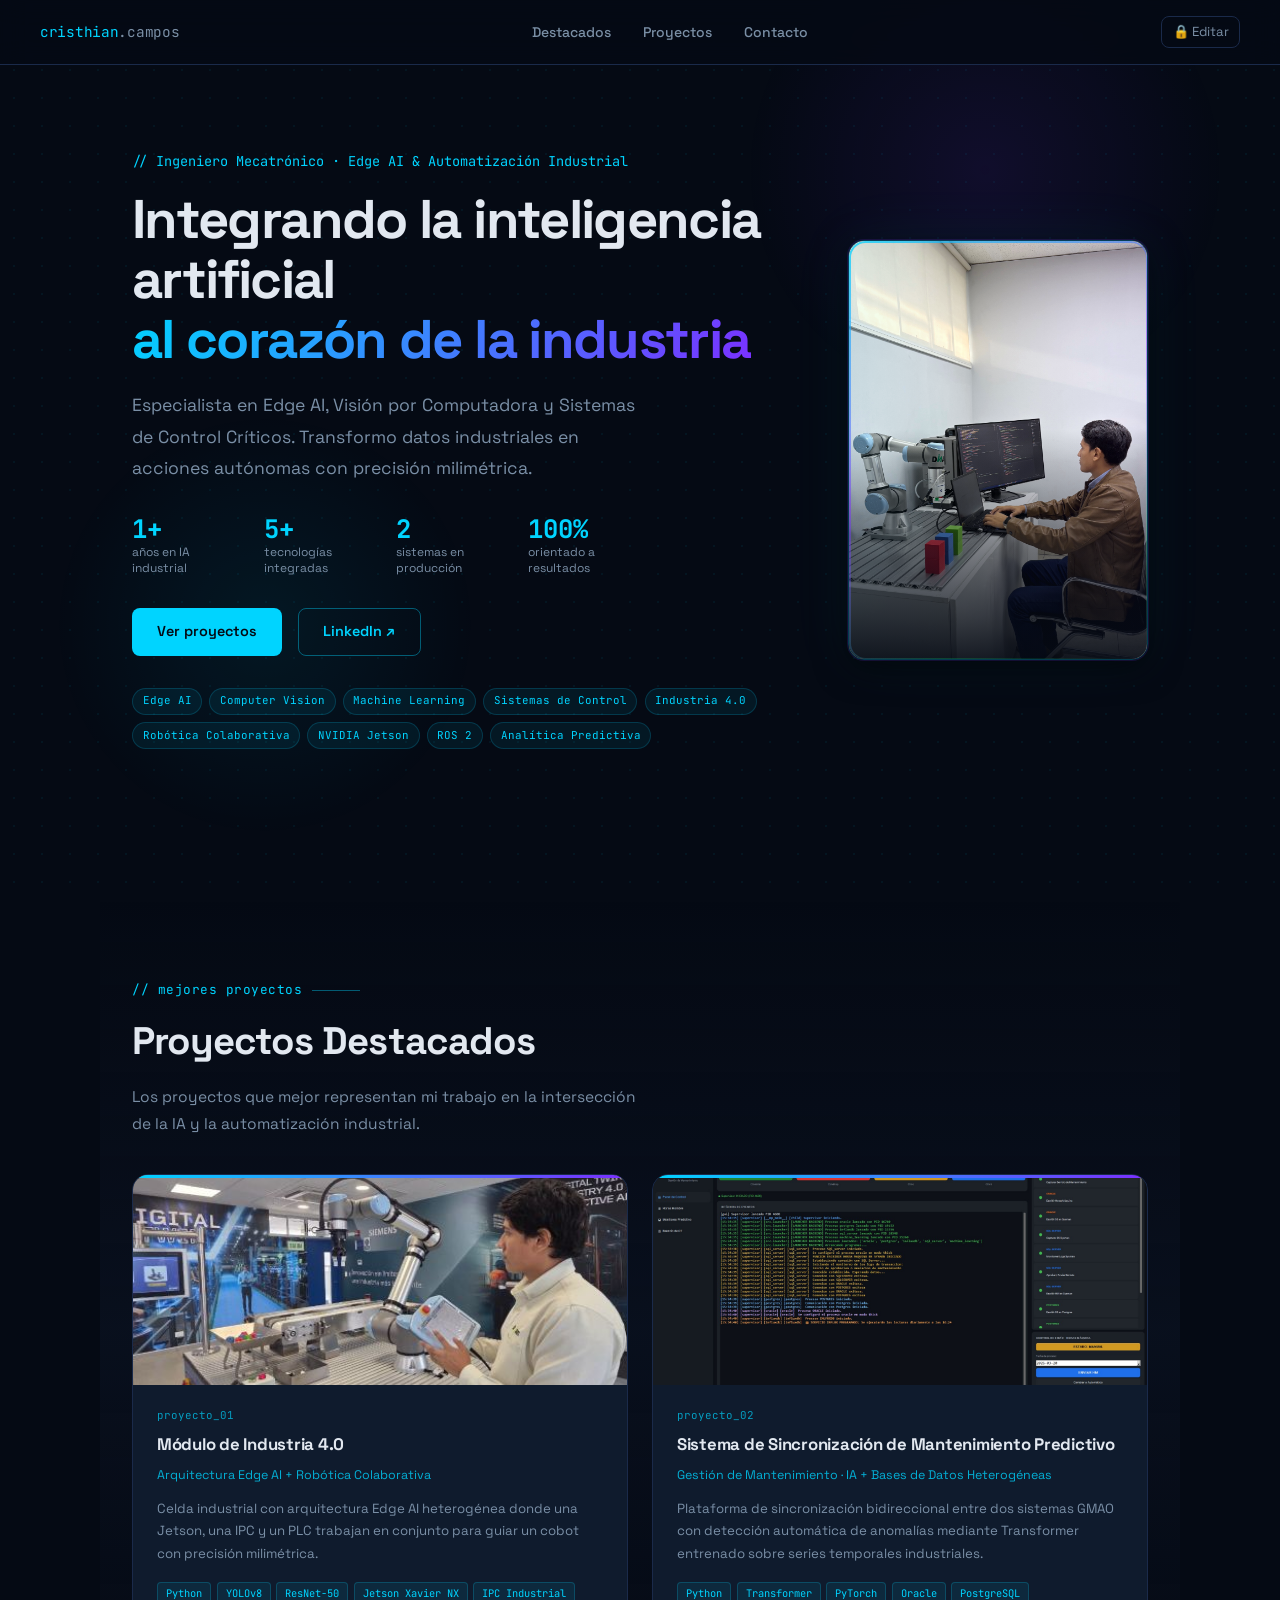
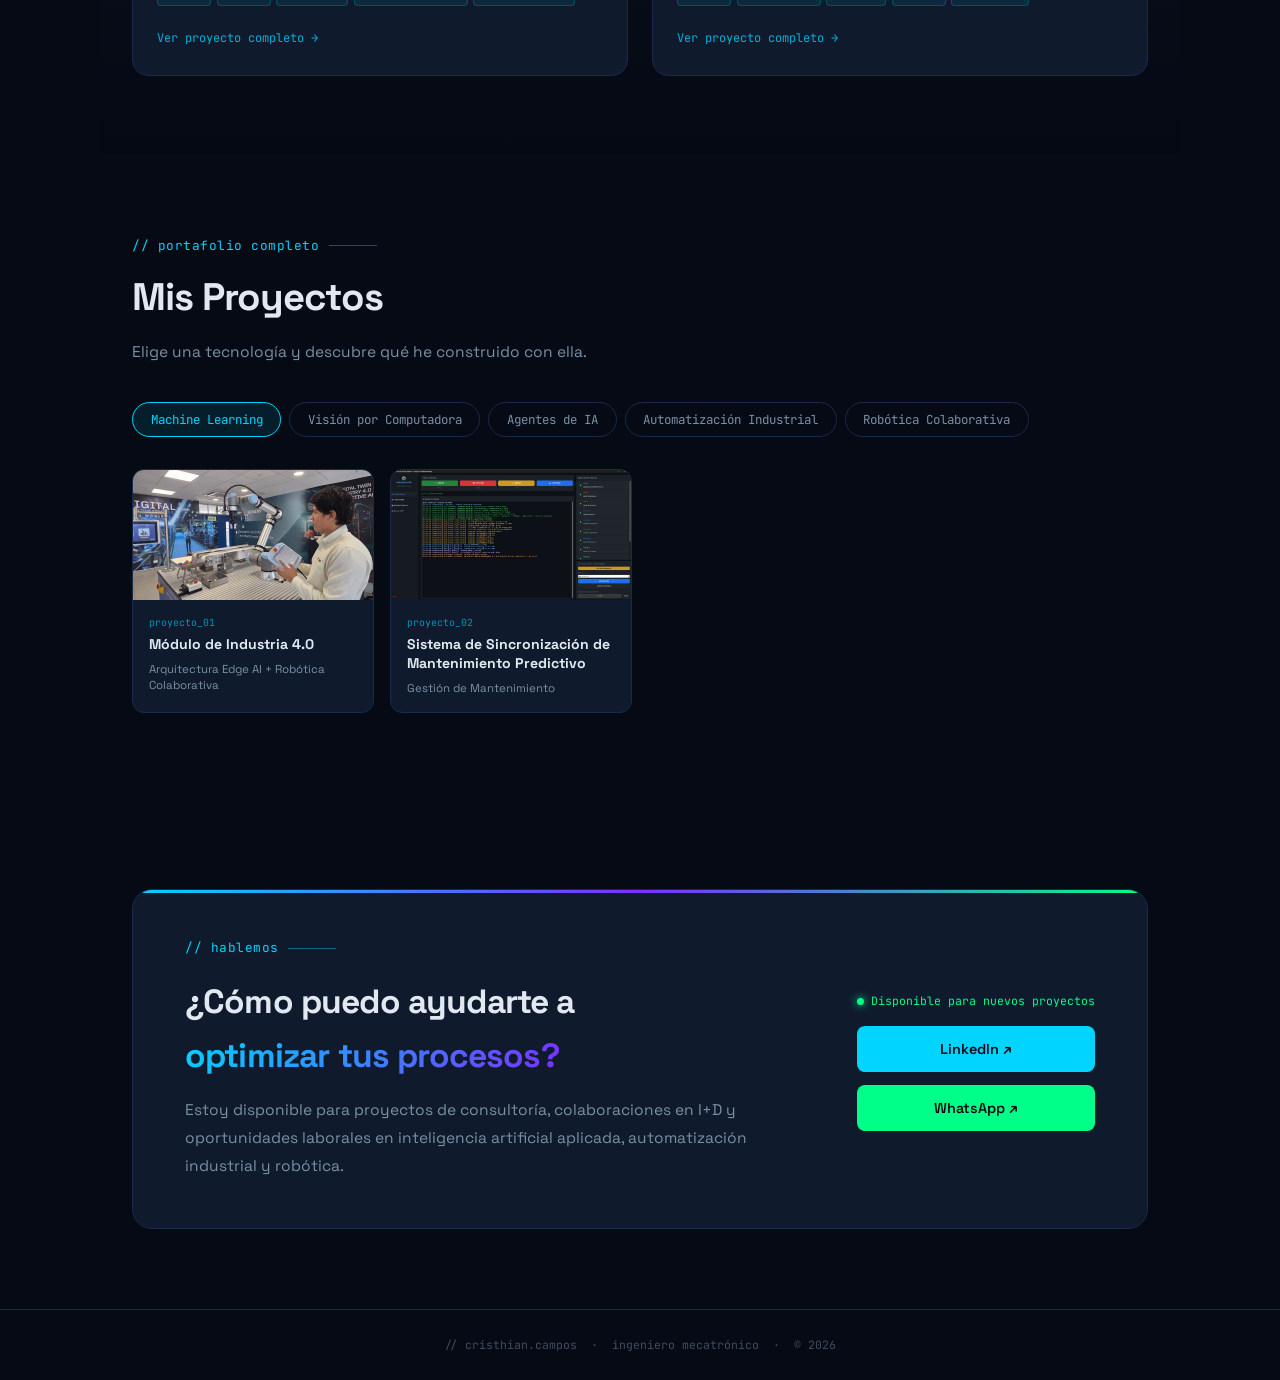
==== commit 96688d16: "Add profile picture and enhance card styling for improved visual appeal" ====
--- a/index.html
+++ b/index.html
@@ -394,8 +394,8 @@
         }
 
         .flip-card {
-            width: 250px;
-            height: 360px;
+            width: 300px;
+            height: 420px;
             perspective: 1200px;
             cursor: pointer;
             position: relative;
@@ -424,8 +424,12 @@
         }
 
         .flip-front {
-            border: 1px solid var(--border-color);
-            position: relative;
+            border: 1px solid rgba(0,212,255,.25);
+            box-shadow:
+                0 0 0 1px rgba(123,47,255,.15),
+                0 8px 32px rgba(0,0,0,.6),
+                0 0 60px rgba(0,212,255,.08),
+                inset 0 1px 0 rgba(255,255,255,.04);
         }
 
         .flip-front::before {
@@ -433,8 +437,12 @@
             position: absolute;
             inset: 0;
             border-radius: 16px;
-            padding: 1px;
-            background: linear-gradient(150deg, rgba(0, 212, 255, .5), rgba(123, 47, 255, .35), transparent 55%);
+            padding: 1.5px;
+            background: linear-gradient(150deg,
+                rgba(0,212,255,.75) 0%,
+                rgba(123,47,255,.5) 45%,
+                rgba(0,255,136,.2) 80%,
+                transparent 100%);
             -webkit-mask: linear-gradient(#fff 0 0) content-box, linear-gradient(#fff 0 0);
             -webkit-mask-composite: xor;
             mask: linear-gradient(#fff 0 0) content-box, linear-gradient(#fff 0 0);
@@ -451,14 +459,33 @@
             align-items: center;
             justify-content: center;
             overflow: hidden;
+            position: relative;
         }
 
         .flip-front-inner img {
             width: 100%;
             height: 100%;
             object-fit: cover;
-            object-position: top center;
+            object-position: center 15%;
             display: block;
+            filter: contrast(1.05) saturate(0.92);
+        }
+
+        /* degradado inferior sobre la foto */
+        .flip-front-inner::after {
+            content: '';
+            position: absolute;
+            inset: 0;
+            background:
+                linear-gradient(to bottom,
+                    transparent 45%,
+                    rgba(5,10,20,.55) 75%,
+                    rgba(5,10,20,.92) 100%),
+                linear-gradient(to right,
+                    rgba(0,212,255,.06) 0%,
+                    transparent 40%,
+                    rgba(123,47,255,.06) 100%);
+            pointer-events: none;
         }
 
         .flip-ph {
@@ -518,17 +545,18 @@
             background: var(--bg-card);
             border: 1px solid rgba(0, 212, 255, .22);
             transform: rotateY(180deg);
-            padding: 1.6rem 1.5rem;
+            padding: 1.8rem 1.6rem;
             display: flex;
             flex-direction: column;
-            gap: 0;
+            justify-content: space-between;
             box-shadow: 0 0 40px rgba(0, 212, 255, .08);
         }
 
         .flip-back-section {
             display: flex;
             flex-direction: column;
-            gap: .28rem;
+            gap: .35rem;
+            flex: 1;
         }
 
         .flip-back-label {
@@ -541,23 +569,23 @@
         }
 
         .flip-back-company {
-            font-size: 1rem;
+            font-size: 1.1rem;
             font-weight: 700;
             color: var(--text-primary);
         }
 
         .flip-back-role {
-            font-size: .73rem;
+            font-size: .78rem;
             color: var(--text-secondary);
-            line-height: 1.55;
+            line-height: 1.6;
         }
 
         .flip-back-period {
             font-family: var(--font-mono);
-            font-size: .65rem;
+            font-size: .68rem;
             color: var(--accent-cyan);
-            opacity: .75;
-            margin-top: .25rem;
+            opacity: .85;
+            margin-top: .4rem;
             display: inline-flex;
             align-items: center;
             gap: .3rem;
@@ -575,21 +603,23 @@
 
         .flip-divider {
             height: 1px;
-            background: var(--border-color);
-            margin: 1.1rem 0;
+            background: linear-gradient(90deg, rgba(0,212,255,.35), transparent);
+            margin: 1.4rem 0;
+            flex-shrink: 0;
         }
 
         .flip-back-uni {
-            font-size: .78rem;
+            font-size: .85rem;
             font-weight: 600;
             color: var(--text-primary);
             line-height: 1.4;
         }
 
         .flip-back-degree {
-            font-size: .7rem;
+            font-size: .75rem;
             color: var(--text-secondary);
-            margin-top: .2rem;
+            margin-top: .3rem;
+            line-height: 1.5;
         }
 
         .flip-location {
@@ -597,11 +627,13 @@
             align-items: center;
             gap: .35rem;
             font-family: var(--font-mono);
-            font-size: .62rem;
+            font-size: .65rem;
             color: var(--text-secondary);
-            opacity: .55;
-            margin-top: auto;
-            padding-top: 1rem;
+            opacity: .6;
+            flex-shrink: 0;
+            padding-top: .8rem;
+            border-top: 1px solid rgba(255,255,255,.05);
+            margin-top: 1.2rem;
         }
 
         /* ── Section headings ── */
@@ -1964,14 +1996,7 @@
                         <div class="flip-card-inner">
                             <div class="flip-front">
                                 <div class="flip-front-inner">
-                                    <!--
-                    Para usar tu foto real, reemplaza el div.flip-ph por:
-                    <img src="images/foto.jpg" alt="Cristhian Campos">
-                  -->
-                                    <div class="flip-ph">
-                                        <span class="flip-ph-initials">CMC</span>
-                                        <span class="flip-ph-hint">foto de perfil</span>
-                                    </div>
+                                    <img src="images/foto_perfil/FOTO CRISTHIAN.png" alt="Cristhian Campos" style="width:100%;height:100%;object-fit:cover;border-radius:inherit;display:block;">
                                 </div>
                                 <span class="flip-hint-badge">hover · ver perfil ↻</span>
                             </div>
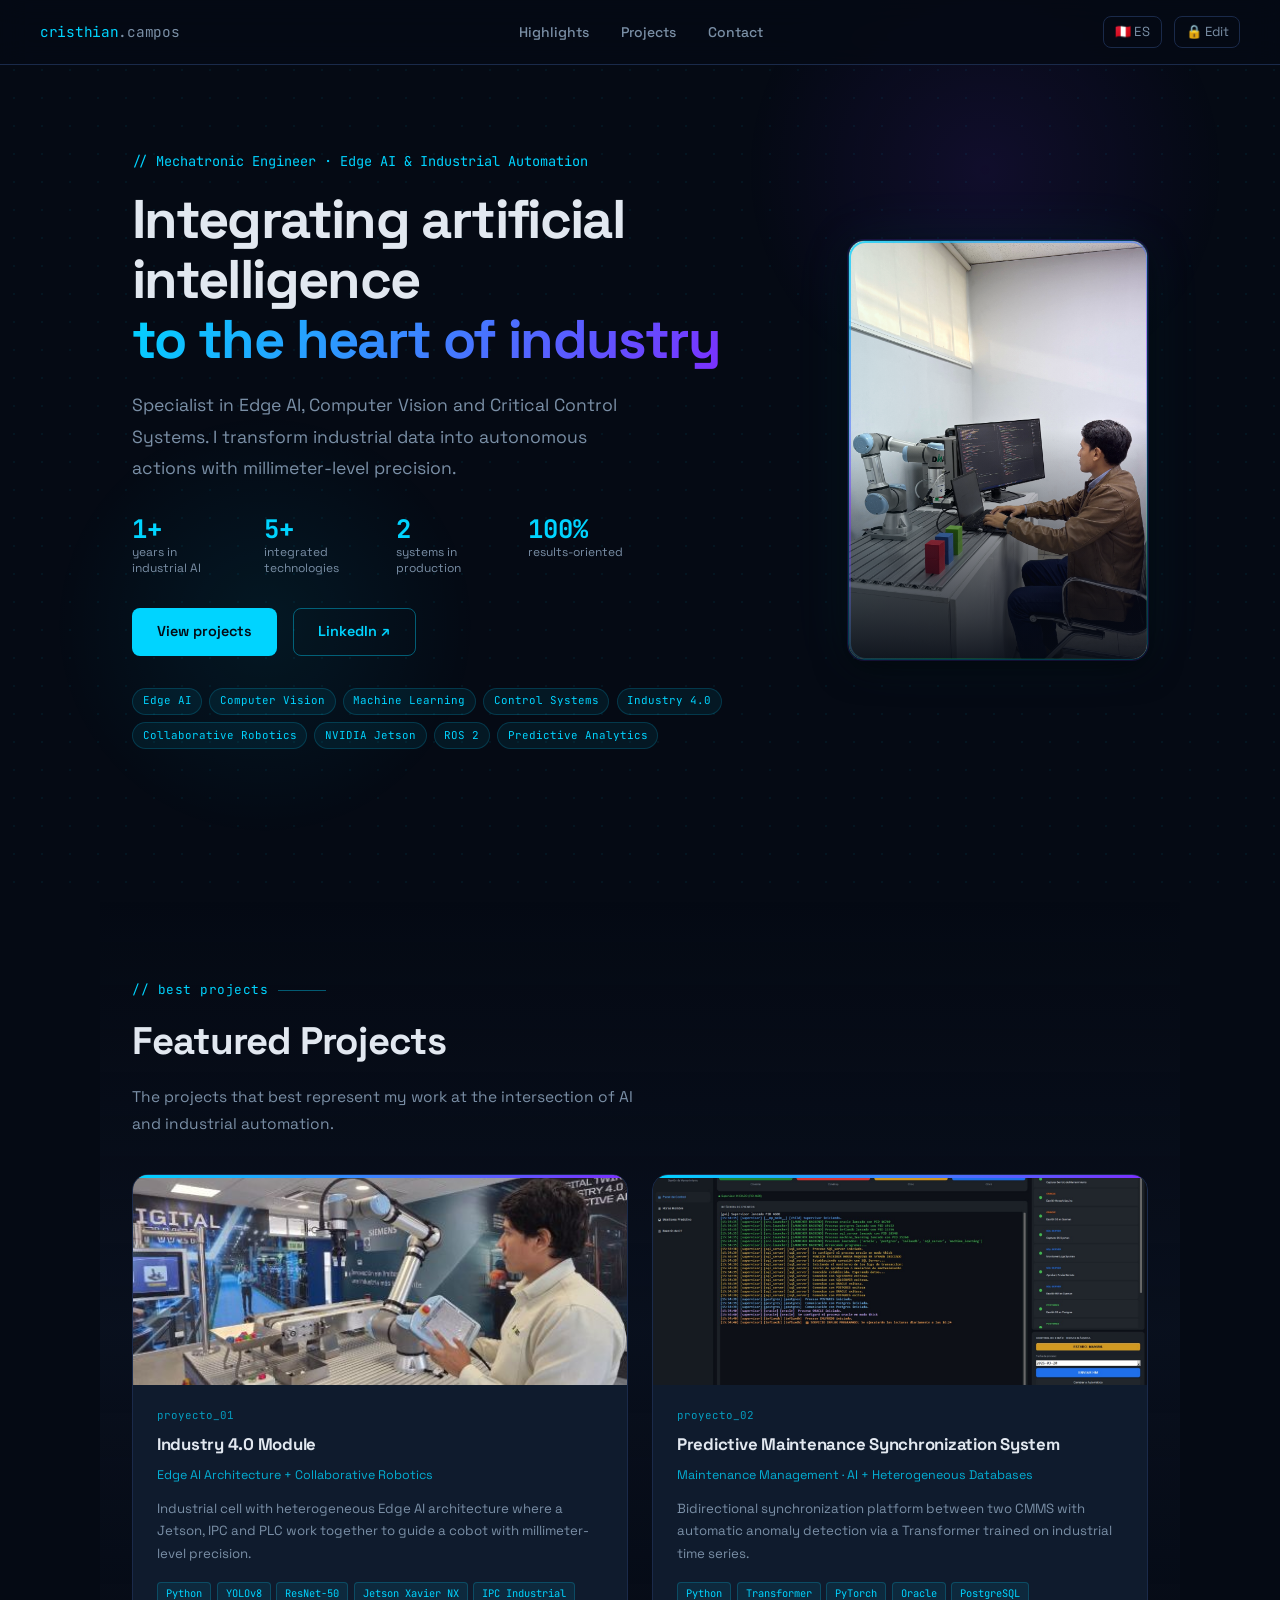
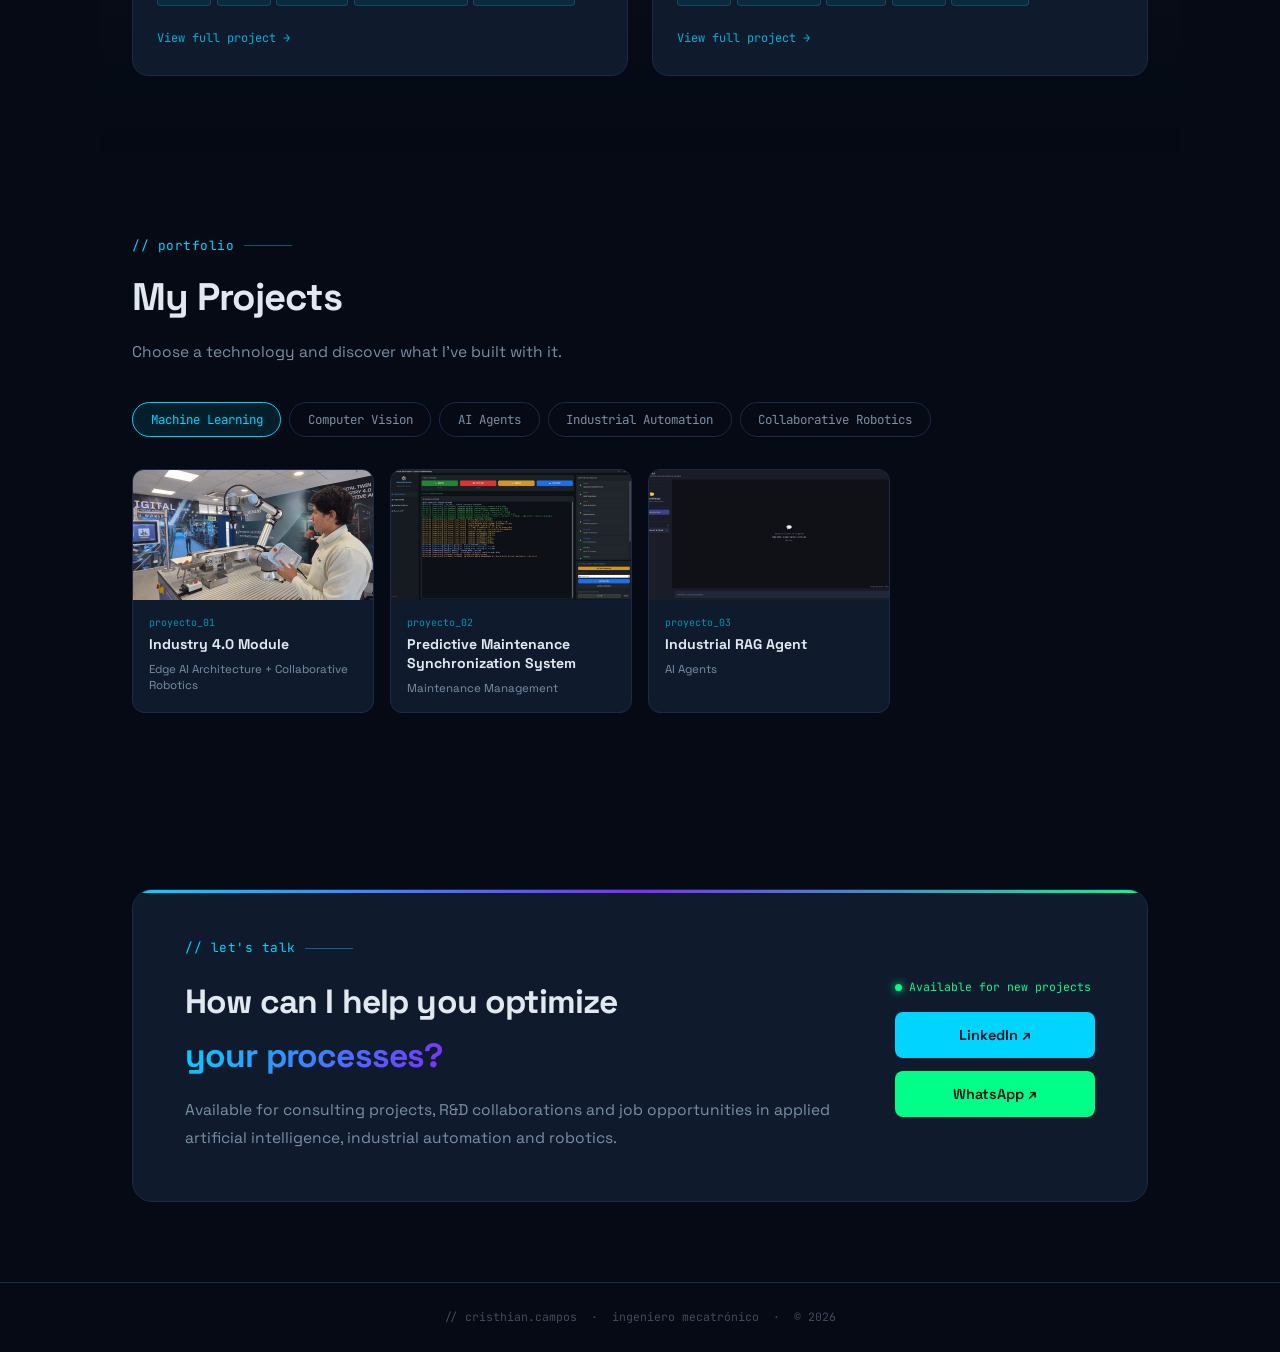
==== commit 3ab70f02: "Add language toggle button and enhance internationalization support" ====
--- a/index.html
+++ b/index.html
@@ -1376,6 +1376,23 @@
         body.editor-mode .lock-btn { border-color: rgba(255,60,60,.4); color: #ff6060; }
         body.editor-mode .lock-btn:hover { border-color: #ff6060; background: rgba(255,60,60,.07); }
 
+        .lang-btn {
+            background: transparent;
+            border: 1px solid var(--border-color);
+            color: var(--text-secondary);
+            border-radius: 8px;
+            padding: .4rem .7rem;
+            font-size: .82rem;
+            cursor: pointer;
+            transition: all .2s;
+            font-family: var(--font-sans);
+            letter-spacing: .02em;
+            display: flex;
+            align-items: center;
+            gap: .3rem;
+        }
+        .lang-btn:hover { border-color: var(--accent-purple); color: var(--accent-purple); }
+
         .pass-overlay {
             display: none;
             position: fixed;
@@ -1804,13 +1821,14 @@
     <nav>
         <a class="nav-logo" href="#hero">cristhian<span>.campos</span></a>
         <ul class="nav-links">
-            <li><a href="#destacados">Destacados</a></li>
-            <li><a href="#proyectos">Proyectos</a></li>
-            <li><a href="#contacto">Contacto</a></li>
+            <li><a href="#destacados">Highlights</a></li>
+            <li><a href="#proyectos">Projects</a></li>
+            <li><a href="#contacto">Contact</a></li>
         </ul>
         <div class="nav-editor-area">
+            <button class="lang-btn" id="langBtn" onclick="toggleLanguage()" title="Switch language">🇵🇪 ES</button>
             <span class="editor-badge">● EDITOR</span>
-            <button class="lock-btn" id="lockBtn" onclick="onLockClick()">🔒 Editar</button>
+            <button class="lock-btn" id="lockBtn" onclick="onLockClick()">🔒 Edit</button>
         </div>
     </nav>
 
@@ -1945,35 +1963,35 @@
 
                 <!-- Text -->
                 <div class="hero-content">
-                    <p class="hero-eyebrow">// Ingeniero Mecatrónico · Edge AI &amp; Automatización Industrial</p>
+                    <p class="hero-eyebrow">// Mechatronic Engineer · Edge AI &amp; Industrial Automation</p>
                     <h1 class="hero-headline">
-                        Integrando la inteligencia artificial<br>
-                        <span class="gradient">al corazón de la industria</span>
+                        Integrating artificial intelligence<br>
+                        <span class="gradient">to the heart of industry</span>
                     </h1>
                     <p class="hero-sub">
-                        Especialista en Edge AI, Visión por Computadora y Sistemas de Control Críticos.
-                        Transformo datos industriales en acciones autónomas con precisión milimétrica.
+                        Specialist in Edge AI, Computer Vision and Critical Control Systems.
+                        I transform industrial data into autonomous actions with millimeter-level precision.
                     </p>
                     <div class="hero-metrics">
                         <div class="hero-metric">
                             <span class="hero-metric-num">1+</span>
-                            <span class="hero-metric-label">años en IA industrial</span>
+                            <span class="hero-metric-label">years in industrial AI</span>
                         </div>
                         <div class="hero-metric">
                             <span class="hero-metric-num">5+</span>
-                            <span class="hero-metric-label">tecnologías integradas</span>
+                            <span class="hero-metric-label">integrated technologies</span>
                         </div>
                         <div class="hero-metric">
                             <span class="hero-metric-num">2</span>
-                            <span class="hero-metric-label">sistemas en producción</span>
+                            <span class="hero-metric-label">systems in production</span>
                         </div>
                         <div class="hero-metric">
                             <span class="hero-metric-num">100%</span>
-                            <span class="hero-metric-label">orientado a resultados</span>
+                            <span class="hero-metric-label">results-oriented</span>
                         </div>
                     </div>
                     <div class="hero-cta">
-                        <a href="#proyectos" class="btn btn-primary">Ver proyectos</a>
+                        <a href="#proyectos" class="btn btn-primary">View projects</a>
                         <a href="https://www.linkedin.com/in/cristhian-moises-campos-neyra-a8bb27257" target="_blank"
                             rel="noopener" class="btn btn-outline">LinkedIn ↗</a>
                     </div>
@@ -1981,12 +1999,12 @@
                         <span class="hero-tag">Edge AI</span>
                         <span class="hero-tag">Computer Vision</span>
                         <span class="hero-tag">Machine Learning</span>
-                        <span class="hero-tag">Sistemas de Control</span>
-                        <span class="hero-tag">Industria 4.0</span>
-                        <span class="hero-tag">Robótica Colaborativa</span>
+                        <span class="hero-tag">Control Systems</span>
+                        <span class="hero-tag">Industry 4.0</span>
+                        <span class="hero-tag">Collaborative Robotics</span>
                         <span class="hero-tag">NVIDIA Jetson</span>
                         <span class="hero-tag">ROS 2</span>
-                        <span class="hero-tag">Analítica Predictiva</span>
+                        <span class="hero-tag">Predictive Analytics</span>
                     </div>
                 </div>
 
@@ -1998,21 +2016,20 @@
                                 <div class="flip-front-inner">
                                     <img src="images/foto_perfil/FOTO CRISTHIAN.png" alt="Cristhian Campos" style="width:100%;height:100%;object-fit:cover;border-radius:inherit;display:block;">
                                 </div>
-                                <span class="flip-hint-badge">hover · ver perfil ↻</span>
+                                <span class="flip-hint-badge">hover · view profile ↻</span>
                             </div>
                             <div class="flip-back">
                                 <div class="flip-back-section">
-                                    <span class="flip-back-label">// experiencia</span>
+                                    <span class="flip-back-label">// experience</span>
                                     <span class="flip-back-company">DINAUT</span>
-                                    <span class="flip-back-role">Desarrollo completo e integración de software con
-                                        hardware en sistemas de automatización e IA industrial.</span>
-                                    <span class="flip-back-period">2024 – Presente</span>
+                                    <span class="flip-back-role">Full development and integration of software with hardware in industrial automation and AI systems.</span>
+                                    <span class="flip-back-period">2024 – Present</span>
                                 </div>
                                 <div class="flip-divider"></div>
                                 <div class="flip-back-section">
-                                    <span class="flip-back-label">// educación</span>
+                                    <span class="flip-back-label">// education</span>
                                     <span class="flip-back-uni">Pontificia Universidad Católica del Perú</span>
-                                    <span class="flip-back-degree">Bachiller en Ingeniería Mecatrónica</span>
+                                    <span class="flip-back-degree">Bachelor in Mechatronic Engineering</span>
                                 </div>
                                 <div class="flip-location"><span>📍</span><span>Lima, Perú</span></div>
                             </div>
@@ -2027,10 +2044,9 @@
          FEATURED PROJECTS
     ══════════════════════════════ -->
         <section id="destacados">
-            <p class="section-eyebrow reveal">// mejores proyectos</p>
-            <h2 class="section-title reveal">Proyectos Destacados</h2>
-            <p class="section-sub reveal">Los proyectos que mejor representan mi trabajo en la intersección de la IA y
-                la automatización industrial.</p>
+            <p class="section-eyebrow reveal">// best projects</p>
+            <h2 class="section-title reveal">Featured Projects</h2>
+            <p class="section-sub reveal">The projects that best represent my work at the intersection of AI and industrial automation.</p>
 
             <div class="featured-grid" id="featuredGrid">
                 <!-- Rendered by JS -->
@@ -2041,9 +2057,9 @@
          PROJECTS BY SKILL
     ══════════════════════════════ -->
         <section id="proyectos">
-            <p class="section-eyebrow reveal">// portafolio completo</p>
-            <h2 class="section-title reveal">Mis Proyectos</h2>
-            <p class="section-sub reveal">Elige una tecnología y descubre qué he construido con ella.</p>
+            <p class="section-eyebrow reveal">// portfolio</p>
+            <h2 class="section-title reveal">My Projects</h2>
+            <p class="section-sub reveal">Choose a technology and discover what I've built with it.</p>
 
             <div class="skill-tabs" id="skillTabs">
                 <!-- Rendered by JS -->
@@ -2063,17 +2079,14 @@
         <section id="contacto">
             <div class="contact-card reveal">
                 <div class="contact-left">
-                    <p class="section-eyebrow" style="margin-bottom:1rem;">// hablemos</p>
-                    <h2 class="contact-title">¿Cómo puedo ayudarte a<br><span class="gradient">optimizar tus
-                            procesos?</span></h2>
+                    <p class="section-eyebrow" style="margin-bottom:1rem;">// let's talk</p>
+                    <h2 class="contact-title">How can I help you optimize<br><span class="gradient">your processes?</span></h2>
                     <p class="contact-text">
-                        Estoy disponible para proyectos de consultoría, colaboraciones en I+D y oportunidades laborales
-                        en
-                        inteligencia artificial aplicada, automatización industrial y robótica.
+                        Available for consulting projects, R&amp;D collaborations and job opportunities in applied artificial intelligence, industrial automation and robotics.
                     </p>
                 </div>
                 <div class="contact-right">
-                    <span class="contact-availability">Disponible para nuevos proyectos</span>
+                    <span class="contact-availability">Available for new projects</span>
                     <div class="contact-links">
                         <a href="https://www.linkedin.com/in/cristhian-moises-campos-neyra-a8bb27257" target="_blank"
                             rel="noopener" class="btn btn-primary">LinkedIn ↗</a>
@@ -2108,11 +2121,11 @@
            DATA
         ══════════════════════════════ */
         const HARDCODED_SKILLS = [
-            { id: 'machine-learning', label: 'Machine Learning' },
-            { id: 'computer-vision', label: 'Visión por Computadora' },
-            { id: 'ai-agents', label: 'Agentes de IA' },
-            { id: 'automation', label: 'Automatización Industrial' },
-            { id: 'robotics', label: 'Robótica Colaborativa' },
+            { id: 'machine-learning', label: 'Machine Learning',          labelEn: 'Machine Learning' },
+            { id: 'computer-vision', label: 'Visión por Computadora',     labelEn: 'Computer Vision' },
+            { id: 'ai-agents',       label: 'Agentes de IA',              labelEn: 'AI Agents' },
+            { id: 'automation',      label: 'Automatización Industrial',   labelEn: 'Industrial Automation' },
+            { id: 'robotics',        label: 'Robótica Colaborativa',       labelEn: 'Collaborative Robotics' },
         ];
 
         const SKILLS_KEY = 'portfolio_skills';
@@ -2213,7 +2226,9 @@
                 id: 'industria 4.0',
                 num: 'proyecto_01',
                 name: 'Módulo de Industria 4.0',
+                nameEn: 'Industry 4.0 Module',
                 client: 'Arquitectura Edge AI + Robótica Colaborativa',
+                clientEn: 'Edge AI Architecture + Collaborative Robotics',
                 featured: true,
                 skills: ['machine-learning', 'computer-vision', 'automation', 'robotics'],
                 images: [
@@ -2222,12 +2237,20 @@
                     'images/senati/senati3.jpeg',
                 ],
                 excerpt: 'Celda industrial con arquitectura Edge AI heterogénea donde una Jetson, una IPC y un PLC trabajan en conjunto para guiar un cobot con precisión milimétrica.',
+                excerptEn: 'Industrial cell with heterogeneous Edge AI architecture where a Jetson, IPC and PLC work together to guide a cobot with millimeter-level precision.',
                 description: 'La IA no como módulo aislado, sino como el cerebro de la automatización. Celda industrial con arquitectura heterogénea donde una Jetson, una IPC y un PLC hablan el mismo idioma para guiar un cobot con precisión milimétrica — convirtiendo una "curiosidad de laboratorio" en una solución de ingeniería robusta.',
+                descriptionEn: 'AI not as an isolated module, but as the brain of automation. Industrial cell with heterogeneous architecture where a Jetson, IPC and PLC speak the same language to guide a cobot with millimeter precision — turning a laboratory experiment into a robust engineering solution.',
                 features: [
                     { label: 'Seguridad y Gateway · Edge AI', text: 'NVIDIA Jetson Xavier NX como punto de entrada inteligente de la celda: autenticación biométrica por reconocimiento facial y gestión centralizada del flujo de comunicación con el PLC S7-1500 mediante protocolos TCP/IP industriales robustos.' },
                     { label: 'Visión para la Acción · Localización', text: 'Pipeline de segmentación de instancias procesado en una IPC Industrial para detección y localización de piezas en escena. Lógica de transformación de coordenadas de píxeles a posiciones 3D con precisión milimétrica para el cobot.' },
                     { label: 'Monitoreo en Tiempo Real · HMI', text: 'Webserver embebido para visualización en vivo de inferencias del modelo de visión. Supervisión, diagnóstico y ajuste de parámetros desde cualquier dispositivo de la red industrial.' },
                     { label: 'Control de Calidad · Clasificación en el Borde', text: 'Módulo TM NPU de Siemens integrado en el ciclo de control del PLC ejecutando ResNet-50 en tiempo real. Decisiones deterministas dentro del ciclo de PLC sin latencias externas críticas.' },
+                ],
+                featuresEn: [
+                    { label: 'Security & Gateway · Edge AI', text: 'NVIDIA Jetson Xavier NX as the intelligent entry point: biometric authentication via facial recognition and centralized communication flow management with the S7-1500 PLC through robust industrial TCP/IP protocols.' },
+                    { label: 'Vision for Action · Localization', text: 'Instance segmentation pipeline on an Industrial IPC for piece detection and scene localization. Coordinate transformation logic from pixels to 3D positions with millimeter-level precision for the cobot.' },
+                    { label: 'Real-Time Monitoring · HMI', text: 'Embedded webserver for live visualization of vision model inferences. Monitoring, diagnostics and parameter adjustment from any device on the industrial network.' },
+                    { label: 'Quality Control · Edge Classification', text: 'Siemens TM NPU module integrated in the PLC control cycle running ResNet-50 in real time. Deterministic decisions within the PLC cycle without critical external latencies.' },
                 ],
                 tech: ['Python', 'YOLOv8', 'ResNet-50', 'Jetson Xavier NX', 'IPC Industrial', 'TM NPU Siemens', 'PLC S7-1500', 'TIA Portal', 'Universal Robots', 'TCP/IP', 'OpenCV'],
                 github: null,
@@ -2237,7 +2260,9 @@
                 id: 'mantenimiento',
                 num: 'proyecto_02',
                 name: 'Sistema de Sincronización de Mantenimiento Predictivo',
+                nameEn: 'Predictive Maintenance Synchronization System',
                 client: 'Gestión de Mantenimiento · IA + Bases de Datos Heterogéneas',
+                clientEn: 'Maintenance Management · AI + Heterogeneous Databases',
                 featured: true,
                 skills: ['machine-learning', 'automation'],
                 images: [
@@ -2245,16 +2270,54 @@
                 ],
                 imagePlaceholder: { icon: '🔄', label: 'Pipeline de sincronización multi-GMAO' },
                 excerpt: 'Plataforma de sincronización bidireccional entre dos sistemas GMAO con detección automática de anomalías mediante Transformer entrenado sobre series temporales industriales.',
+                excerptEn: 'Bidirectional synchronization platform between two CMMS with automatic anomaly detection via a Transformer trained on industrial time series.',
                 description: 'Plataforma de sincronización bidireccional entre dos sistemas de gestión de mantenimiento (GMAO), con detección automática de anomalías mediante un modelo Transformer entrenado sobre series temporales de sensores industriales. Las anomalías detectadas disparan automáticamente la creación de órdenes de trabajo en ambos sistemas.',
+                descriptionEn: 'Bidirectional synchronization platform between two computerized maintenance management systems (CMMS), with automatic anomaly detection via a Transformer model trained on industrial sensor time series. Detected anomalies automatically trigger work order creation in both systems.',
                 features: [
                     { label: 'Integración de Datos · Multi-GMAO', text: 'Pipeline unificado sobre bases de datos heterogéneas: Oracle, PostgreSQL, SQL Server e InfluxDB en un único flujo bidireccional.' },
                     { label: 'Detección de Anomalías · Transformer', text: 'Modelo Transformer entrenado sobre series temporales de sensores industriales para identificar patrones de fallo con alta precisión.' },
                     { label: 'Automatización de OT · Órdenes de Trabajo', text: 'Las anomalías detectadas disparan automáticamente la creación de órdenes de trabajo en el sistema maestro con reflejo instantáneo en el sistema esclavo.' },
                     { label: 'Aprendizaje Continuo · Sin Intervención Manual', text: 'El modelo se re-entrena de forma autónoma con datos históricos almacenados en InfluxDB, mejorando progresivamente su precisión en producción.' },
                 ],
+                featuresEn: [
+                    { label: 'Data Integration · Multi-CMMS', text: 'Unified pipeline over heterogeneous databases: Oracle, PostgreSQL, SQL Server and InfluxDB in a single bidirectional flow.' },
+                    { label: 'Anomaly Detection · Transformer', text: 'Transformer model trained on industrial sensor time series to identify failure patterns with high precision.' },
+                    { label: 'WO Automation · Work Orders', text: 'Detected anomalies automatically trigger work order creation in the master system with instant reflection in the slave system.' },
+                    { label: 'Continuous Learning · No Manual Intervention', text: 'The model autonomously retrains with historical data stored in InfluxDB, progressively improving its precision in production.' },
+                ],
                 tech: ['Python', 'Transformer', 'PyTorch', 'Oracle', 'PostgreSQL', 'SQL Server', 'InfluxDB'],
                 github: null,
                 video: null,
+            },
+            {
+                id: 'agente-plc',
+                num: 'proyecto_03',
+                name: 'Industrial RAG Agent',
+                nameEn: 'Industrial RAG Agent',
+                client: 'Agentes de IA · Documentación Técnica Industrial',
+                clientEn: 'AI Agents · Industrial Technical Documentation',
+                featured: false,
+                skills: ['ai-agents', 'machine-learning'],
+                images: ['images/Agente_IA/WhatsApp Image 2026-04-22 at 2.35.44 PM.jpeg'],
+                excerpt: 'Agente conversacional de IA que responde preguntas técnicas precisas sobre manuales industriales Siemens S7-1500, citando documento y página fuente para garantizar trazabilidad.',
+                excerptEn: 'Conversational AI agent that accurately answers technical questions about Siemens S7-1500 industrial manuals, citing the source document and page for full traceability.',
+                description: 'Un agente conversacional de Inteligencia Artificial diseñado para extraer, analizar y responder preguntas técnicas precisas basadas en documentación industrial compleja (manuales de Siemens S7-1500 TM NPU). Elimina horas de búsqueda manual dentro de PDFs de cientos de páginas mediante consultas en lenguaje natural con respuestas trazables.',
+                descriptionEn: 'A conversational AI agent designed to extract, analyze and accurately answer technical questions based on complex industrial documentation (Siemens S7-1500 TM NPU manuals). Eliminates hours of manual searching through hundreds-of-pages PDFs via natural language queries with fully traceable responses.',
+                features: [
+                    { label: 'Orquestación · Agente', text: 'Arquitectura RAG local con LangGraph y LangChain para gestión del estado y las herramientas del agente. Motor de razonamiento Claude 3.5 Haiku (Anthropic API) con ToolStrategy para salidas estructuradas estrictas.' },
+                    { label: 'Vectorización Local · Privacidad', text: 'Modelos de HuggingFace (all-MiniLM-L6-v2) ejecutados en CPU para garantizar la privacidad de los documentos industriales sin envío a servicios externos.' },
+                    { label: 'Búsqueda Semántica · FAISS', text: 'Base de datos vectorial FAISS (Facebook AI Similarity Search) en memoria para recuperaciones de latencia ultrabaja sobre fragmentos indexados de manuales PDF.' },
+                    { label: 'Trazabilidad · Sin Alucinaciones', text: 'Cada respuesta cita exactamente el documento y el número de página de donde se extrajo la información, garantizando trazabilidad y eliminando alucinaciones en contextos de seguridad industrial.' },
+                ],
+                featuresEn: [
+                    { label: 'Orchestration · Agent', text: 'Local RAG architecture with LangGraph and LangChain for agent state and tool management. Claude 3.5 Haiku (Anthropic API) reasoning engine with ToolStrategy for strict structured outputs.' },
+                    { label: 'Local Vectorization · Privacy', text: 'HuggingFace models (all-MiniLM-L6-v2) running on CPU to ensure industrial document privacy without sending data to external services.' },
+                    { label: 'Semantic Search · FAISS', text: 'FAISS (Facebook AI Similarity Search) in-memory vector database for ultra-low latency retrieval over indexed PDF manual chunks.' },
+                    { label: 'Traceability · No Hallucinations', text: 'Every response cites the exact document and page number from which the information was extracted, ensuring traceability and eliminating hallucinations in industrial safety contexts.' },
+                ],
+                tech: ['Python', 'LangGraph', 'LangChain', 'Claude 3.5 Haiku', 'HuggingFace', 'FAISS', 'RAG', 'Anthropic API'],
+                github: 'https://github.com/CristhianTechAIHub/Agente_PLC',
+                video: 'https://youtu.be/-lPIV5IYBSI',
             },
         ];
 
@@ -2276,7 +2339,9 @@
         function applyEditorMode() {
             document.body.classList.toggle('editor-mode', editorMode);
             const btn = document.getElementById('lockBtn');
-            if (btn) btn.innerHTML = editorMode ? '🔓 Salir' : '🔒 Editar';
+            if (!btn) return;
+            // Use hardcoded fallback — setLanguage() will localize this once TRANSLATIONS is ready
+            btn.innerHTML = editorMode ? '🔓 Exit' : '🔒 Edit';
         }
 
         function onLockClick() {
@@ -2561,25 +2626,26 @@
             const grid = document.getElementById('featuredGrid');
             const highlightIds = getHighlights();
             const featured = PROJECTS.filter(p => highlightIds.includes(p.id));
+            const t = TRANSLATIONS[currentLang];
             if (!featured.length) {
-                grid.innerHTML = `<div class="empty-state" style="grid-column:1/-1"><span class="empty-state-icon">⭐</span><span class="empty-state-text">// marca proyectos con ⭐ desde la sección de abajo</span></div>`;
+                grid.innerHTML = `<div class="empty-state" style="grid-column:1/-1"><span class="empty-state-icon">⭐</span><span class="empty-state-text">${t.featuredEmpty}</span></div>`;
                 return;
             }
             grid.innerHTML = featured.map(p => {
                 const imgHtml = p.images.length
-                    ? `<img class="feat-img" src="${p.images[0]}" alt="${p.name}" loading="lazy">`
-                    : `<div class="feat-img-ph"><span class="feat-img-ph-icon">${p.imagePlaceholder?.icon ?? '🛠️'}</span><span class="feat-img-ph-label">${p.imagePlaceholder?.label ?? p.name}</span></div>`;
+                    ? `<img class="feat-img" src="${p.images[0]}" alt="${pText(p,'name')}" loading="lazy">`
+                    : `<div class="feat-img-ph"><span class="feat-img-ph-icon">${p.imagePlaceholder?.icon ?? '🛠️'}</span><span class="feat-img-ph-label">${p.imagePlaceholder?.label ?? pText(p,'name')}</span></div>`;
                 const tags = p.tech.slice(0, 5).map(t => `<span class="tbadge">${t}</span>`).join('');
                 return `
           <div class="feat-card reveal" onclick="openModal('${p.id}')">
             ${imgHtml}
             <div class="feat-body">
               <p class="feat-num">${p.num}</p>
-              <h3 class="feat-name">${p.name}</h3>
-              <p class="feat-client">${p.client}</p>
-              <p class="feat-excerpt">${p.excerpt}</p>
+              <h3 class="feat-name">${pText(p,'name')}</h3>
+              <p class="feat-client">${pText(p,'client')}</p>
+              <p class="feat-excerpt">${pText(p,'excerpt')}</p>
               <div class="feat-tags">${tags}</div>
-              <span class="feat-cta">Ver proyecto completo →</span>
+              <span class="feat-cta">${TRANSLATIONS[currentLang].featuredCta}</span>
             </div>
           </div>`;
             }).join('');
@@ -2595,28 +2661,30 @@
 
         function renderTabs() {
             const container = document.getElementById('skillTabs');
+            const t = TRANSLATIONS[currentLang];
             container.innerHTML = SKILLS.map(s => `
         <span class="skill-tab-wrap">
           <button class="skill-tab${s.id === activeSkill ? ' active' : ''}" onclick="selectSkill('${s.id}')">
-            ${s.label}
+            ${sLabel(s)}
             <span class="skill-tab-actions">
-              <span class="skill-tab-action" title="Editar" onclick="openSkillForm('${s.id}');event.stopPropagation()">✏</span>
-              <span class="skill-tab-action del" title="Eliminar" onclick="deleteSkill('${s.id}');event.stopPropagation()">✕</span>
+              <span class="skill-tab-action" title="Edit" onclick="openSkillForm('${s.id}');event.stopPropagation()">✏</span>
+              <span class="skill-tab-action del" title="Delete" onclick="deleteSkill('${s.id}');event.stopPropagation()">✕</span>
             </span>
           </button>
         </span>
-      `).join('') + `<button class="add-skill-btn" onclick="openSkillForm()">＋ Nueva especialidad</button>`;
+      `).join('') + `<button class="add-skill-btn" onclick="openSkillForm()">${t.addSkillBtn}</button>`;
         }
 
         function renderPanel() {
             const container = document.getElementById('projectsPanel');
             const filtered = PROJECTS.filter(p => p.skills.includes(activeSkill));
+            const t = TRANSLATIONS[currentLang];
 
             if (!filtered.length) {
                 container.innerHTML = `
           <div class="empty-state">
             <span class="empty-state-icon">🚧</span>
-            <span class="empty-state-text">// proyectos en camino</span>
+            <span class="empty-state-text">${t.projectsEmpty}</span>
           </div>`;
                 return;
             }
@@ -2625,18 +2693,18 @@
             container.innerHTML = `<div class="projects-panel-grid">
         ${filtered.map(p => {
                 const imgHtml = p.images.length
-                    ? `<img class="mini-img" src="${p.images[0]}" alt="${p.name}" loading="lazy">`
+                    ? `<img class="mini-img" src="${p.images[0]}" alt="${pText(p,'name')}" loading="lazy">`
                     : `<div class="mini-img-ph">${p.imagePlaceholder?.icon ?? '🛠️'}</div>`;
                 const isHL = highlightIds.includes(p.id);
                 return `
             <div class="mini-card" onclick="openModal('${p.id}')" style="position:relative">
               ${imgHtml}
-              <button class="highlight-btn${isHL ? ' active' : ''}" title="${isHL ? 'Quitar de destacados' : 'Marcar como destacado'}" onclick="toggleHighlight('${p.id}', event)">⭐</button>
-              <button class="edit-btn" title="Editar proyecto" onclick="openProjectForm('${p.id}');event.stopPropagation()">✏️</button>
+              <button class="highlight-btn${isHL ? ' active' : ''}" onclick="toggleHighlight('${p.id}', event)">⭐</button>
+              <button class="edit-btn" onclick="openProjectForm('${p.id}');event.stopPropagation()">✏️</button>
               <div class="mini-body">
                 <p class="mini-num">${p.num}</p>
-                <p class="mini-name">${p.name}</p>
-                <p class="mini-client">${p.client.split('·')[0].trim()}</p>
+                <p class="mini-name">${pText(p,'name')}</p>
+                <p class="mini-client">${pText(p,'client').split('·')[0].trim()}</p>
               </div>
             </div>`;
             }).join('')}
@@ -2663,26 +2731,27 @@
                 : `<div class="modal-img-ph"><span class="modal-img-ph-icon">${p.imagePlaceholder?.icon ?? '🛠️'}</span><span class="modal-img-ph-label">${p.imagePlaceholder?.label ?? p.name}</span></div>`;
 
             // Body
-            const featuresHtml = p.features.map(f => `
+            const activeFeatures = pText(p, 'features') || p.features;
+            const featuresHtml = activeFeatures.map(f => `
         <li>${f.label ? `<span class="feat-label">${f.label}</span>` : ''}${f.text}</li>
       `).join('');
 
-            const techHtml = p.tech.map(t => `<span class="tbadge">${t}</span>`).join('');
+            const techHtml = p.tech.map(tk => `<span class="tbadge">${tk}</span>`).join('');
+            const mt = TRANSLATIONS[currentLang];
 
             let linksHtml = '';
             if (p.github) linksHtml += `<a href="${p.github}" target="_blank" rel="noopener" class="btn btn-outline" style="font-size:.82rem;padding:.55rem 1.2rem;">GitHub ↗</a>`;
             if (p.video) linksHtml += `<a href="${p.video}"  target="_blank" rel="noopener" class="btn btn-outline" style="font-size:.82rem;padding:.55rem 1.2rem;">Ver demo ▶</a>`;
 
-            // Badges de "en preparación" para lo que aún no tiene link
             let pendingHtml = '';
-            if (!p.github) pendingHtml += `<span class="demo-pending">⏳ Código — próximamente</span>`;
-            if (!p.video) pendingHtml += `<span class="demo-pending">🎬 Demo en video — próximamente</span>`;
+            if (!p.github) pendingHtml += `<span class="demo-pending">${mt.modalPending1}</span>`;
+            if (!p.video) pendingHtml += `<span class="demo-pending">${mt.modalPending2}</span>`;
 
             document.getElementById('modalBody').innerHTML = `
         <p class="modal-num">${p.num}</p>
-        <h3 class="modal-title">${p.name}</h3>
-        <p class="modal-client">${p.client}</p>
-        <p class="modal-desc">${p.description}</p>
+        <h3 class="modal-title">${pText(p,'name')}</h3>
+        <p class="modal-client">${pText(p,'client')}</p>
+        <p class="modal-desc">${pText(p,'description')}</p>
         <ul class="modal-features">${featuresHtml}</ul>
         <div class="modal-tech">${techHtml}</div>
         <div class="modal-links">
@@ -2753,11 +2822,179 @@
             });
         });
 
+        /* ══════════════════════════════
+           INTERNATIONALIZATION (i18n)
+        ══════════════════════════════ */
+        let currentLang = localStorage.getItem('portfolio_lang') ?? 'en';
+        if (!currentLang) currentLang = 'en';
+
+        const TRANSLATIONS = {
+            en: {
+                langBtn: '🇵🇪 ES',
+                navHighlights: 'Highlights', navProjects: 'Projects', navContact: 'Contact',
+                lockBtn: '🔒 Edit', lockBtnExit: '🔓 Exit',
+                heroEyebrow: '// Mechatronic Engineer · Edge AI & Industrial Automation',
+                heroHeadline: 'Integrating artificial intelligence',
+                heroGradient: 'to the heart of industry',
+                heroSub: 'Specialist in Edge AI, Computer Vision and Critical Control Systems. I transform industrial data into autonomous actions with millimeter-level precision.',
+                heroMetricLabels: ['years in industrial AI', 'integrated technologies', 'systems in production', 'results-oriented'],
+                heroCta1: 'View projects',
+                heroTags: ['Edge AI', 'Computer Vision', 'Machine Learning', 'Control Systems', 'Industry 4.0', 'Collaborative Robotics', 'NVIDIA Jetson', 'ROS 2', 'Predictive Analytics'],
+                featuredEyebrow: '// best projects',
+                featuredTitle: 'Featured Projects',
+                featuredSub: 'The projects that best represent my work at the intersection of AI and industrial automation.',
+                featuredCta: 'View full project →',
+                featuredEmpty: '// mark projects with ⭐ from the section below',
+                projectsEyebrow: '// portfolio',
+                projectsTitle: 'My Projects',
+                projectsSub: 'Choose a technology and discover what I\'ve built with it.',
+                addSkillBtn: '＋ New specialty',
+                projectsEmpty: '// projects on the way',
+                contactEyebrow: '// let\'s talk',
+                contactTitle: 'How can I help you optimize',
+                contactGradient: 'your processes?',
+                contactText: 'Available for consulting projects, R&D collaborations and job opportunities in applied artificial intelligence, industrial automation and robotics.',
+                contactAvail: 'Available for new projects',
+                flipBadge: 'hover · view profile ↻',
+                flipLabel1: '// experience', flipLabel2: '// education',
+                flipDegree: 'Bachelor in Mechatronic Engineering',
+                modalPending1: '⏳ Code — coming soon', modalPending2: '🎬 Video demo — coming soon',
+            },
+            es: {
+                langBtn: '🇺🇸 EN',
+                navHighlights: 'Destacados', navProjects: 'Proyectos', navContact: 'Contacto',
+                lockBtn: '🔒 Editar', lockBtnExit: '🔓 Salir',
+                heroEyebrow: '// Ingeniero Mecatrónico · Edge AI & Automatización Industrial',
+                heroHeadline: 'Integrando la inteligencia artificial',
+                heroGradient: 'al corazón de la industria',
+                heroSub: 'Especialista en Edge AI, Visión por Computadora y Sistemas de Control Críticos. Transformo datos industriales en acciones autónomas con precisión milimétrica.',
+                heroMetricLabels: ['años en IA industrial', 'tecnologías integradas', 'sistemas en producción', 'orientado a resultados'],
+                heroCta1: 'Ver proyectos',
+                heroTags: ['Edge AI', 'Visión por Computadora', 'Machine Learning', 'Sistemas de Control', 'Industria 4.0', 'Robótica Colaborativa', 'NVIDIA Jetson', 'ROS 2', 'Analítica Predictiva'],
+                featuredEyebrow: '// mejores proyectos',
+                featuredTitle: 'Proyectos Destacados',
+                featuredSub: 'Los proyectos que mejor representan mi trabajo en la intersección de la IA y la automatización industrial.',
+                featuredCta: 'Ver proyecto completo →',
+                featuredEmpty: '// marca proyectos con ⭐ desde la sección de abajo',
+                projectsEyebrow: '// portafolio',
+                projectsTitle: 'Mis Proyectos',
+                projectsSub: 'Elige una tecnología y descubre qué he construido con ella.',
+                addSkillBtn: '＋ Nueva especialidad',
+                projectsEmpty: '// proyectos en camino',
+                contactEyebrow: '// hablemos',
+                contactTitle: '¿Cómo puedo ayudarte a optimizar',
+                contactGradient: 'tus procesos?',
+                contactText: 'Estoy disponible para proyectos de consultoría, colaboraciones en I+D y oportunidades laborales en inteligencia artificial aplicada, automatización industrial y robótica.',
+                contactAvail: 'Disponible para nuevos proyectos',
+                flipBadge: 'hover · ver perfil ↻',
+                flipLabel1: '// experiencia', flipLabel2: '// educación',
+                flipDegree: 'Bachiller en Ingeniería Mecatrónica',
+                modalPending1: '⏳ Código — próximamente', modalPending2: '🎬 Demo en video — próximamente',
+            },
+        };
+
+        // Helper: get localized field from a project object
+        function pText(p, field) {
+            if (currentLang === 'en') {
+                const enVal = p[field + 'En'];
+                if (enVal !== undefined) return enVal;
+            }
+            return p[field];
+        }
+
+        // Helper: get localized skill label
+        function sLabel(s) {
+            return currentLang === 'en' && s.labelEn ? s.labelEn : s.label;
+        }
+
+        function setLanguage(lang) {
+            currentLang = lang;
+            localStorage.setItem('portfolio_lang', lang);
+            const t = TRANSLATIONS[lang];
+
+            // Lang button
+            const lb = document.getElementById('langBtn');
+            if (lb) lb.textContent = t.langBtn;
+
+            // Nav links
+            const navLinks = document.querySelectorAll('.nav-links li a');
+            const navKeys = ['navHighlights', 'navProjects', 'navContact'];
+            navLinks.forEach((a, i) => { if (navKeys[i]) a.textContent = t[navKeys[i]]; });
+
+            // Lock btn text (preserve state)
+            const lockBtn = document.getElementById('lockBtn');
+            if (lockBtn) lockBtn.innerHTML = editorMode ? t.lockBtnExit : t.lockBtn;
+
+            // Hero
+            const eyebrow = document.querySelector('.hero-eyebrow');
+            if (eyebrow) eyebrow.textContent = t.heroEyebrow;
+
+            const headline = document.querySelector('.hero-headline');
+            if (headline) headline.innerHTML = `${t.heroHeadline}<br><span class="gradient">${t.heroGradient}</span>`;
+
+            const sub = document.querySelector('.hero-sub');
+            if (sub) sub.textContent = t.heroSub;
+
+            document.querySelectorAll('.hero-metric').forEach((m, i) => {
+                const lbl = m.querySelector('.hero-metric-label');
+                if (lbl && t.heroMetricLabels[i]) lbl.textContent = t.heroMetricLabels[i];
+            });
+
+            const cta1 = document.querySelector('.hero-cta a:first-child');
+            if (cta1) cta1.textContent = t.heroCta1;
+
+            document.querySelectorAll('.hero-tags .hero-tag').forEach((tag, i) => {
+                if (t.heroTags[i]) tag.textContent = t.heroTags[i];
+            });
+
+            // Flip card
+            const badge = document.querySelector('.flip-hint-badge');
+            if (badge) badge.textContent = t.flipBadge;
+            const flipLabels = document.querySelectorAll('.flip-back-label');
+            if (flipLabels[0]) flipLabels[0].textContent = t.flipLabel1;
+            if (flipLabels[1]) flipLabels[1].textContent = t.flipLabel2;
+            const degree = document.querySelector('.flip-back-degree');
+            if (degree) degree.textContent = t.flipDegree;
+
+            // Featured section static text
+            const fEyebrow = document.querySelector('#destacados .section-eyebrow');
+            if (fEyebrow) fEyebrow.textContent = t.featuredEyebrow;
+            const fTitle = document.querySelector('#destacados .section-title');
+            if (fTitle) fTitle.textContent = t.featuredTitle;
+            const fSub = document.querySelector('#destacados .section-sub');
+            if (fSub) fSub.textContent = t.featuredSub;
+
+            // Projects section static text
+            const pEyebrow = document.querySelector('#proyectos .section-eyebrow');
+            if (pEyebrow) pEyebrow.textContent = t.projectsEyebrow;
+            const pTitle = document.querySelector('#proyectos .section-title');
+            if (pTitle) pTitle.textContent = t.projectsTitle;
+            const pSub = document.querySelector('#proyectos .section-sub');
+            if (pSub) pSub.textContent = t.projectsSub;
+
+            // Contact
+            const cEyebrow = document.querySelector('#contacto .section-eyebrow');
+            if (cEyebrow) cEyebrow.textContent = t.contactEyebrow;
+            const cTitle = document.querySelector('.contact-title');
+            if (cTitle) cTitle.innerHTML = `${t.contactTitle}<br><span class="gradient">${t.contactGradient}</span>`;
+            const cText = document.querySelector('.contact-text');
+            if (cText) cText.textContent = t.contactText;
+            const cAvail = document.querySelector('.contact-availability');
+            if (cAvail) cAvail.textContent = t.contactAvail;
+
+            // Re-render dynamic sections
+            renderFeatured();
+            renderTabs();
+            renderPanel();
+        }
+
+        function toggleLanguage() {
+            setLanguage(currentLang === 'en' ? 'es' : 'en');
+        }
+
         /* ── Init ── */
         PROJECTS = loadAllProjects();
-        renderFeatured();
-        renderTabs();
-        renderPanel();
+        setLanguage(currentLang);
     </script>
 
 </body>
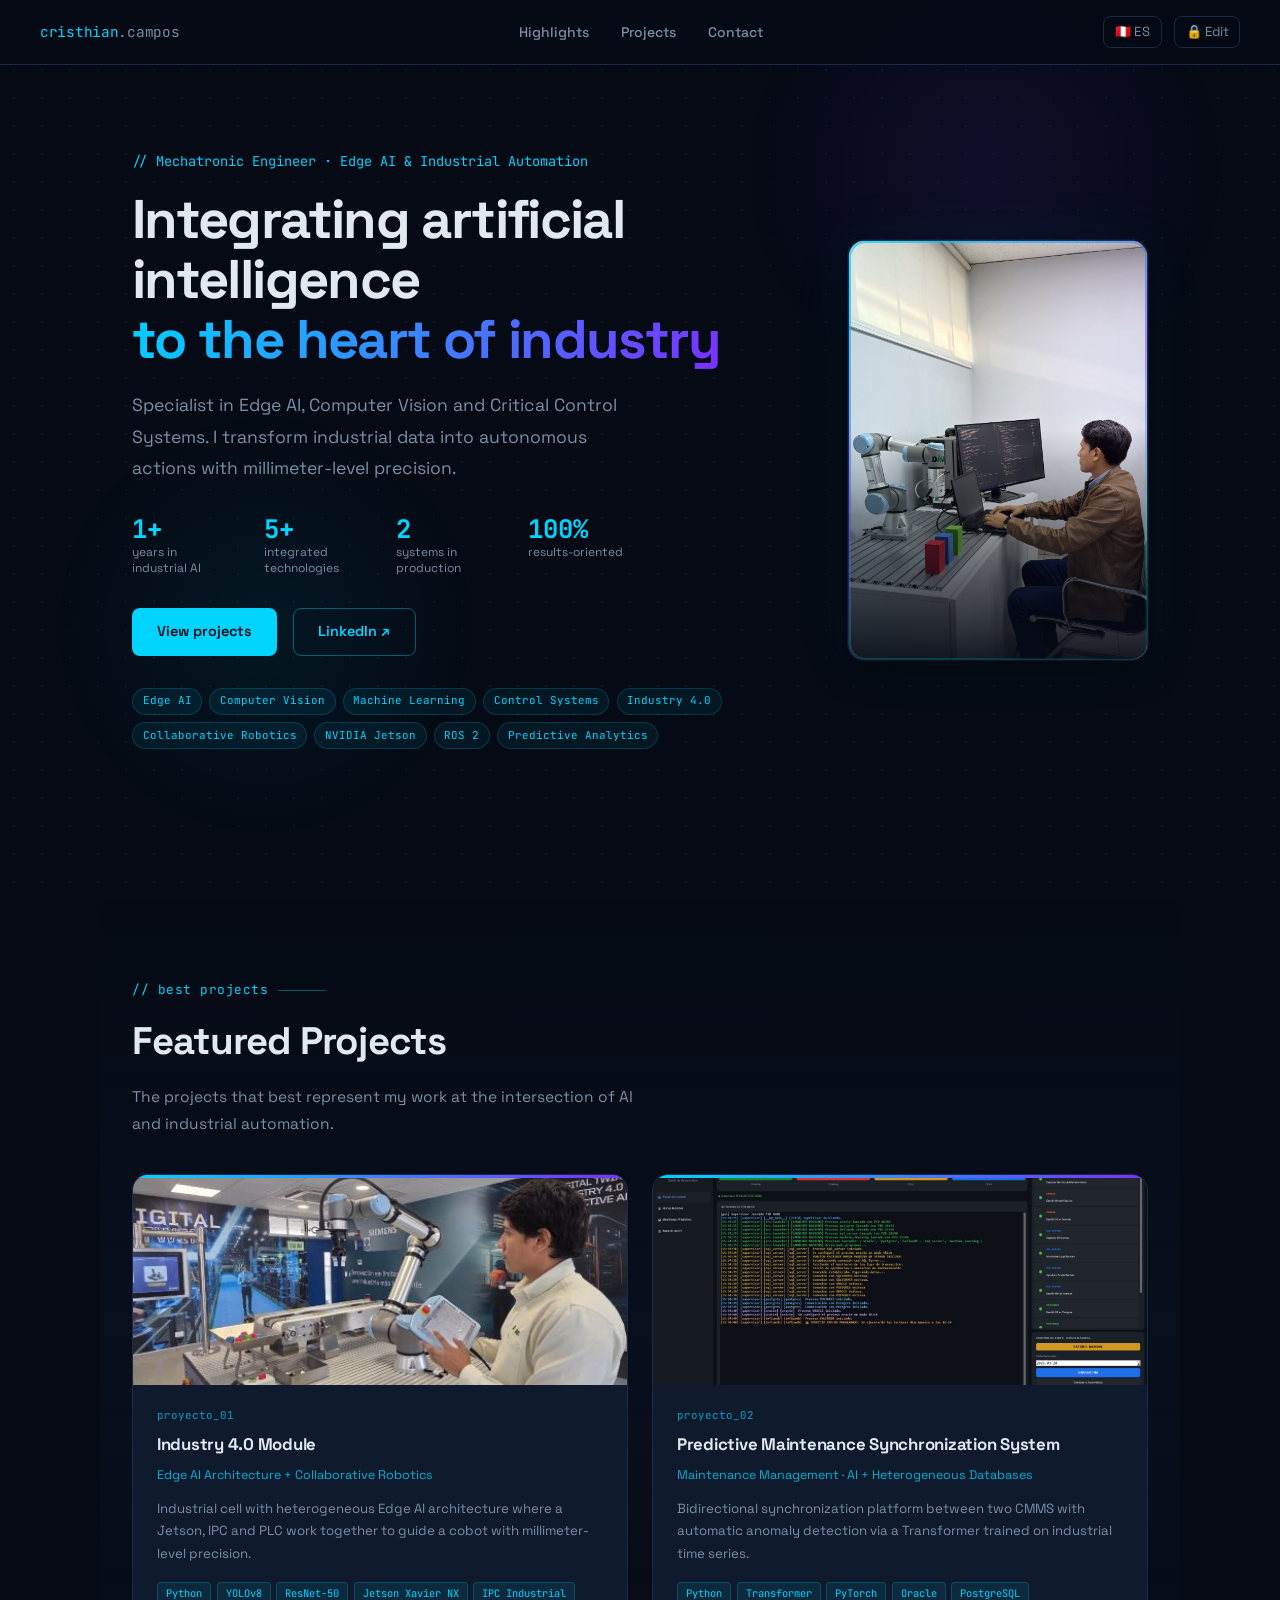
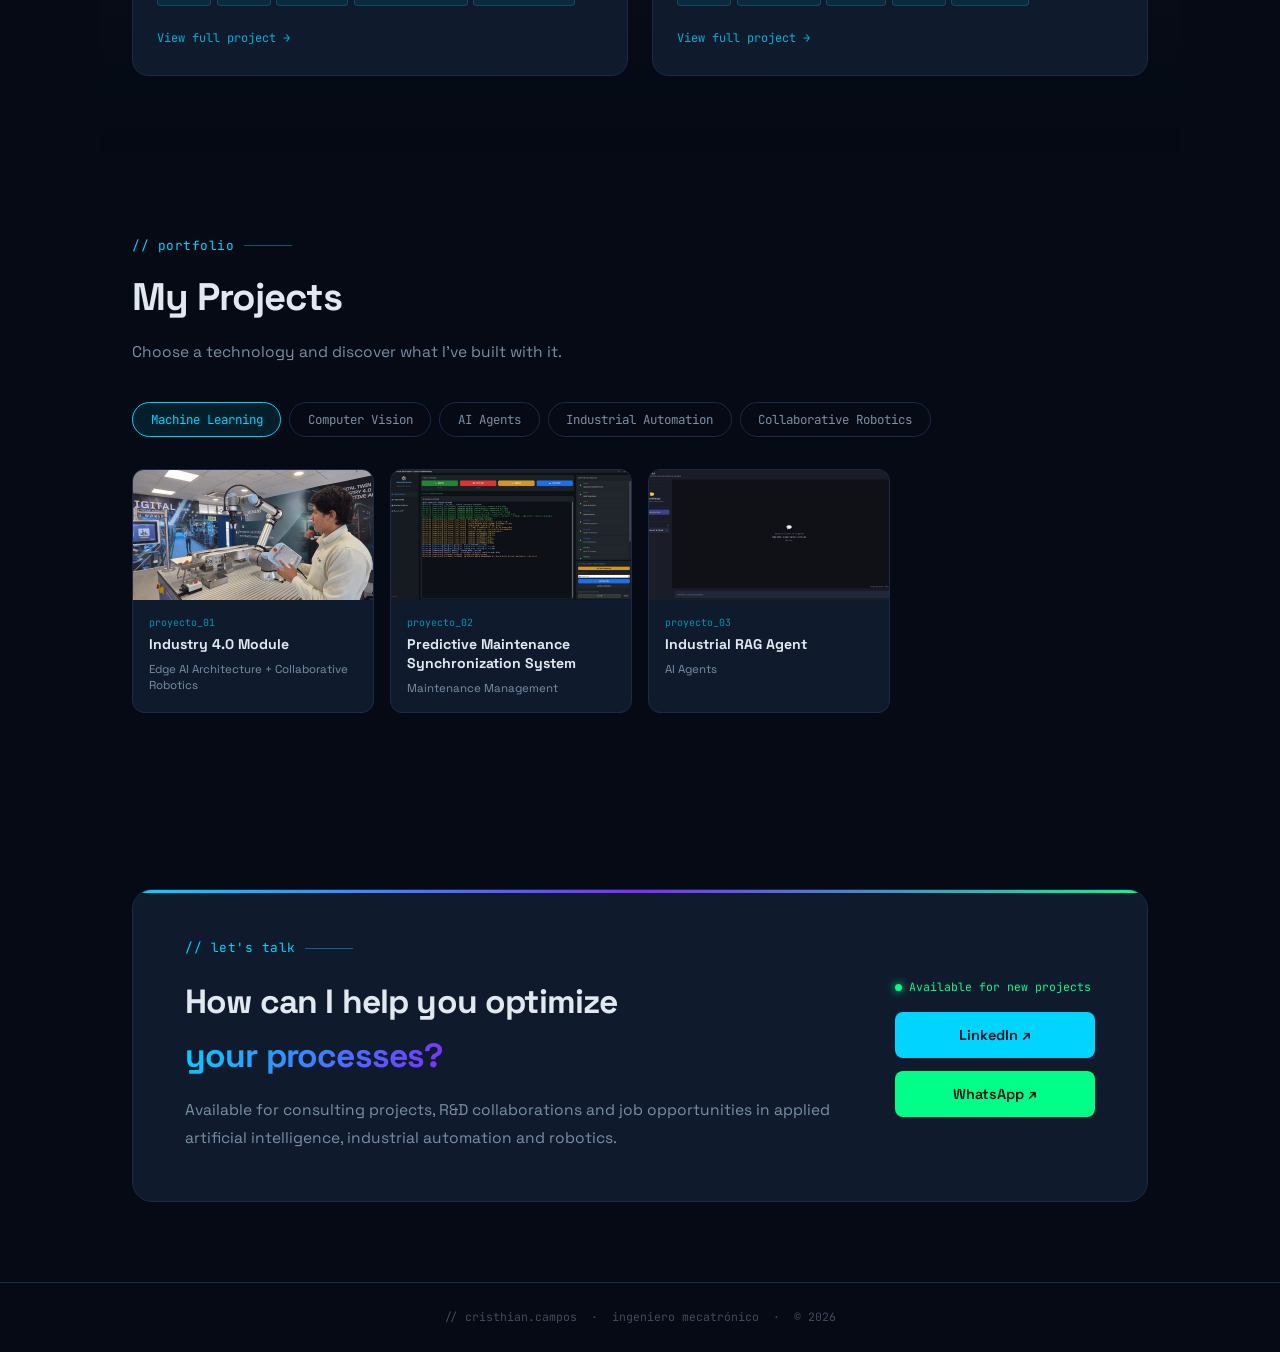
==== commit f7f71421: "Enhance video link text for internationalization support" ====
--- a/index.html
+++ b/index.html
@@ -2741,7 +2741,7 @@
 
             let linksHtml = '';
             if (p.github) linksHtml += `<a href="${p.github}" target="_blank" rel="noopener" class="btn btn-outline" style="font-size:.82rem;padding:.55rem 1.2rem;">GitHub ↗</a>`;
-            if (p.video) linksHtml += `<a href="${p.video}"  target="_blank" rel="noopener" class="btn btn-outline" style="font-size:.82rem;padding:.55rem 1.2rem;">Ver demo ▶</a>`;
+            if (p.video) linksHtml += `<a href="${p.video}"  target="_blank" rel="noopener" class="btn btn-outline" style="font-size:.82rem;padding:.55rem 1.2rem;">${currentLang === 'en' ? 'Watch Demo' : 'Ver demo'} ▶</a>`;
 
             let pendingHtml = '';
             if (!p.github) pendingHtml += `<span class="demo-pending">${mt.modalPending1}</span>`;
